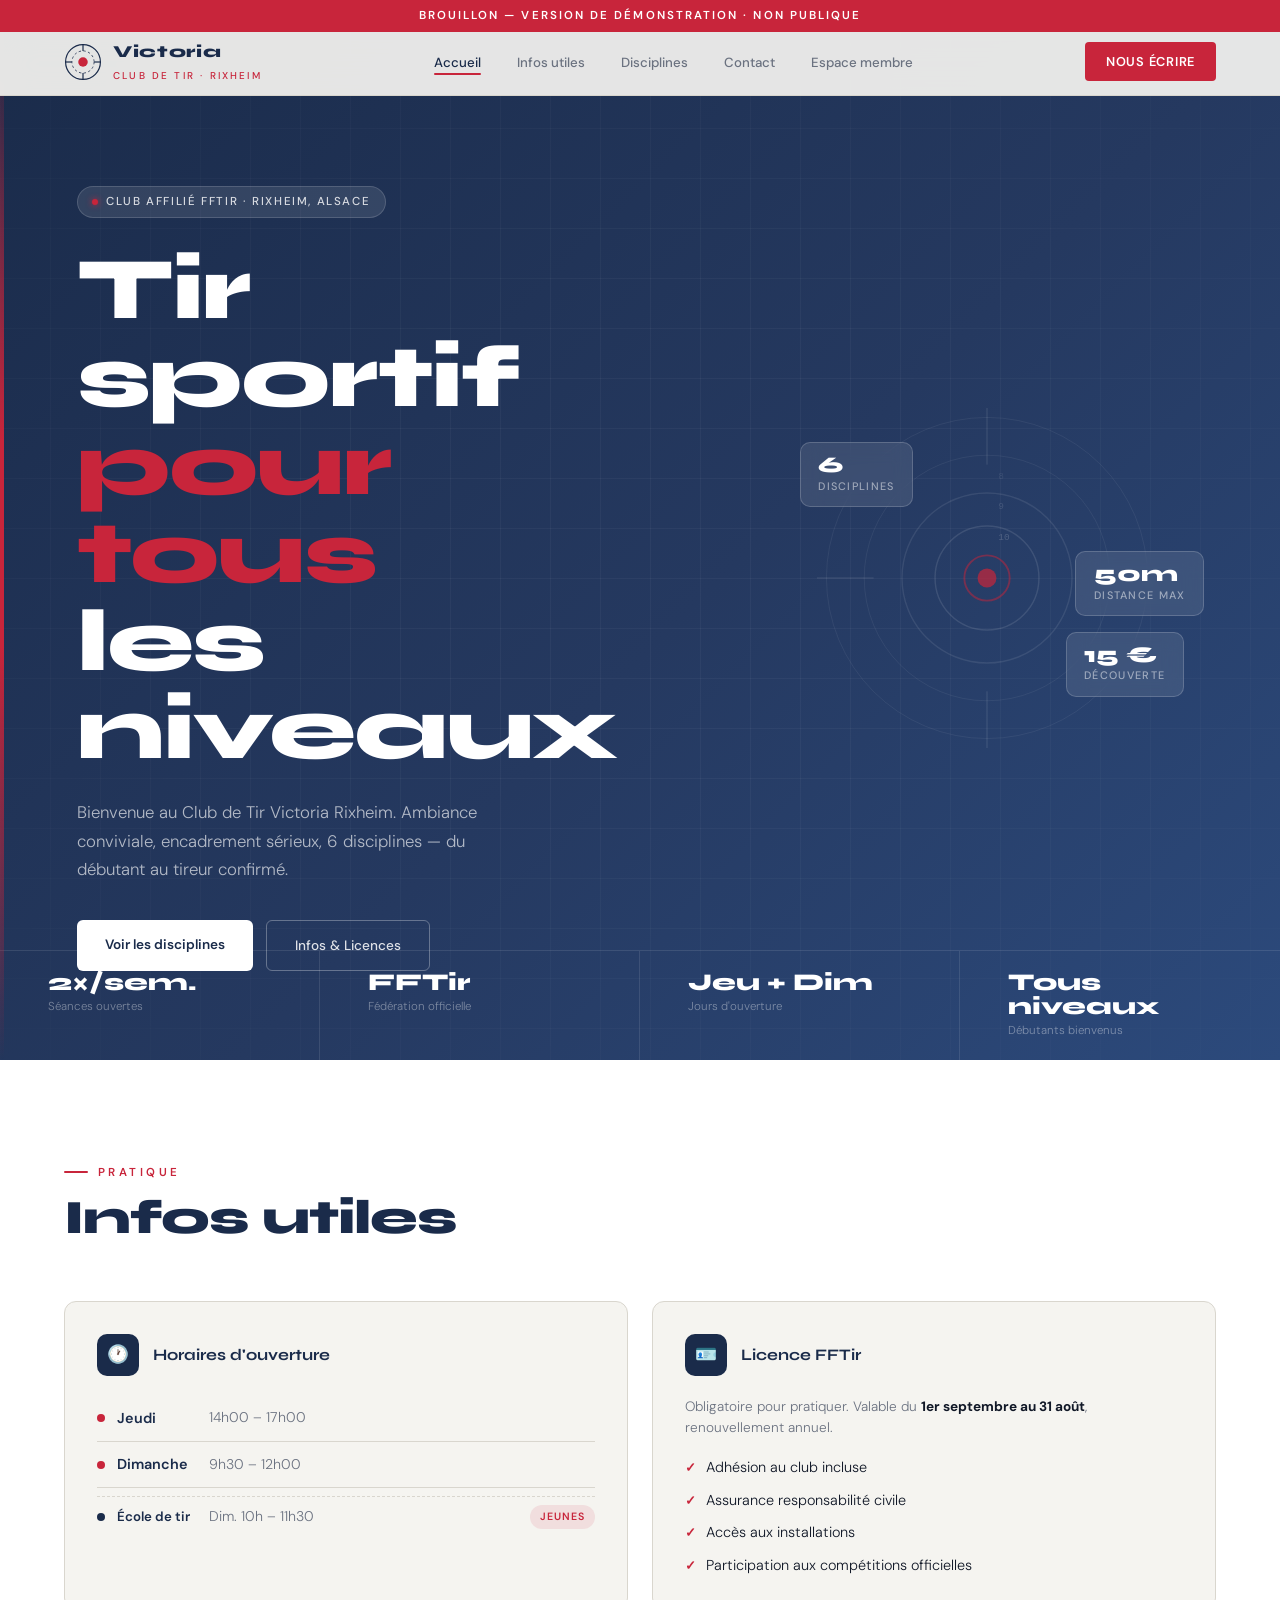
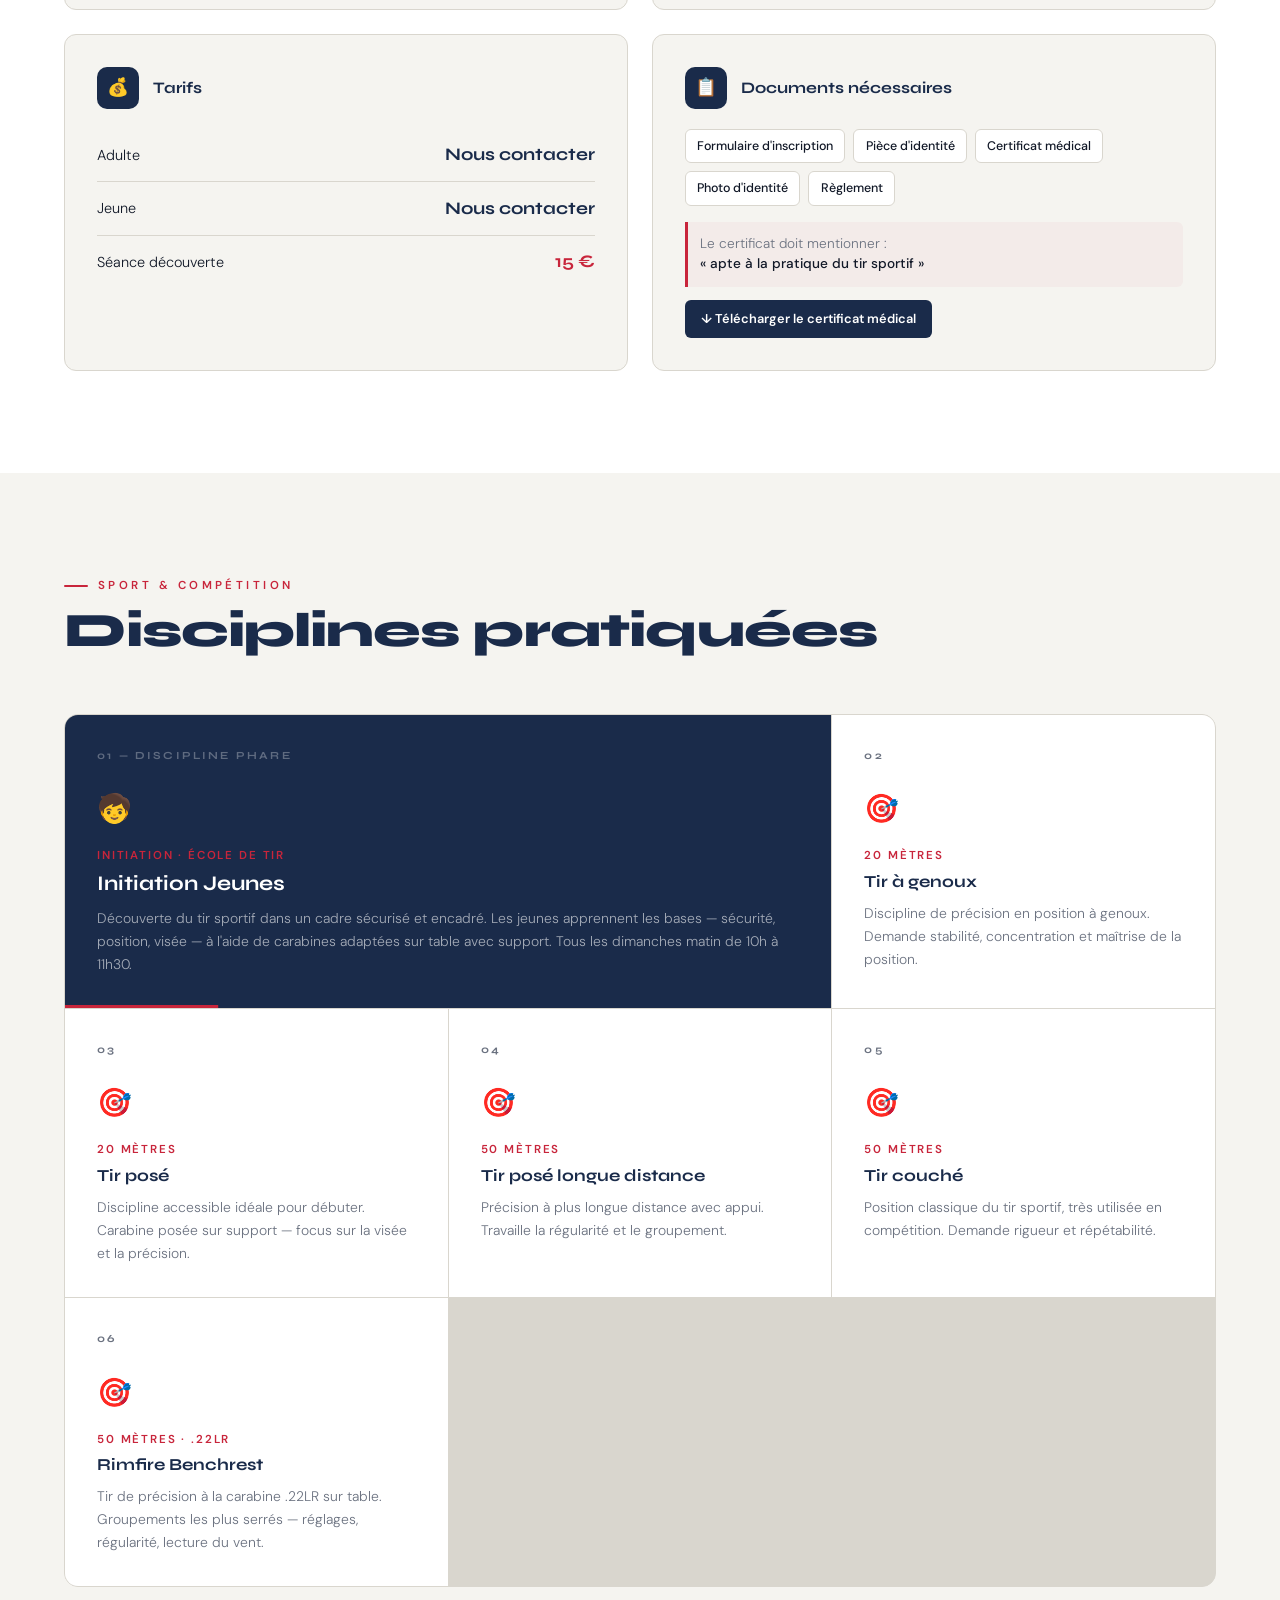
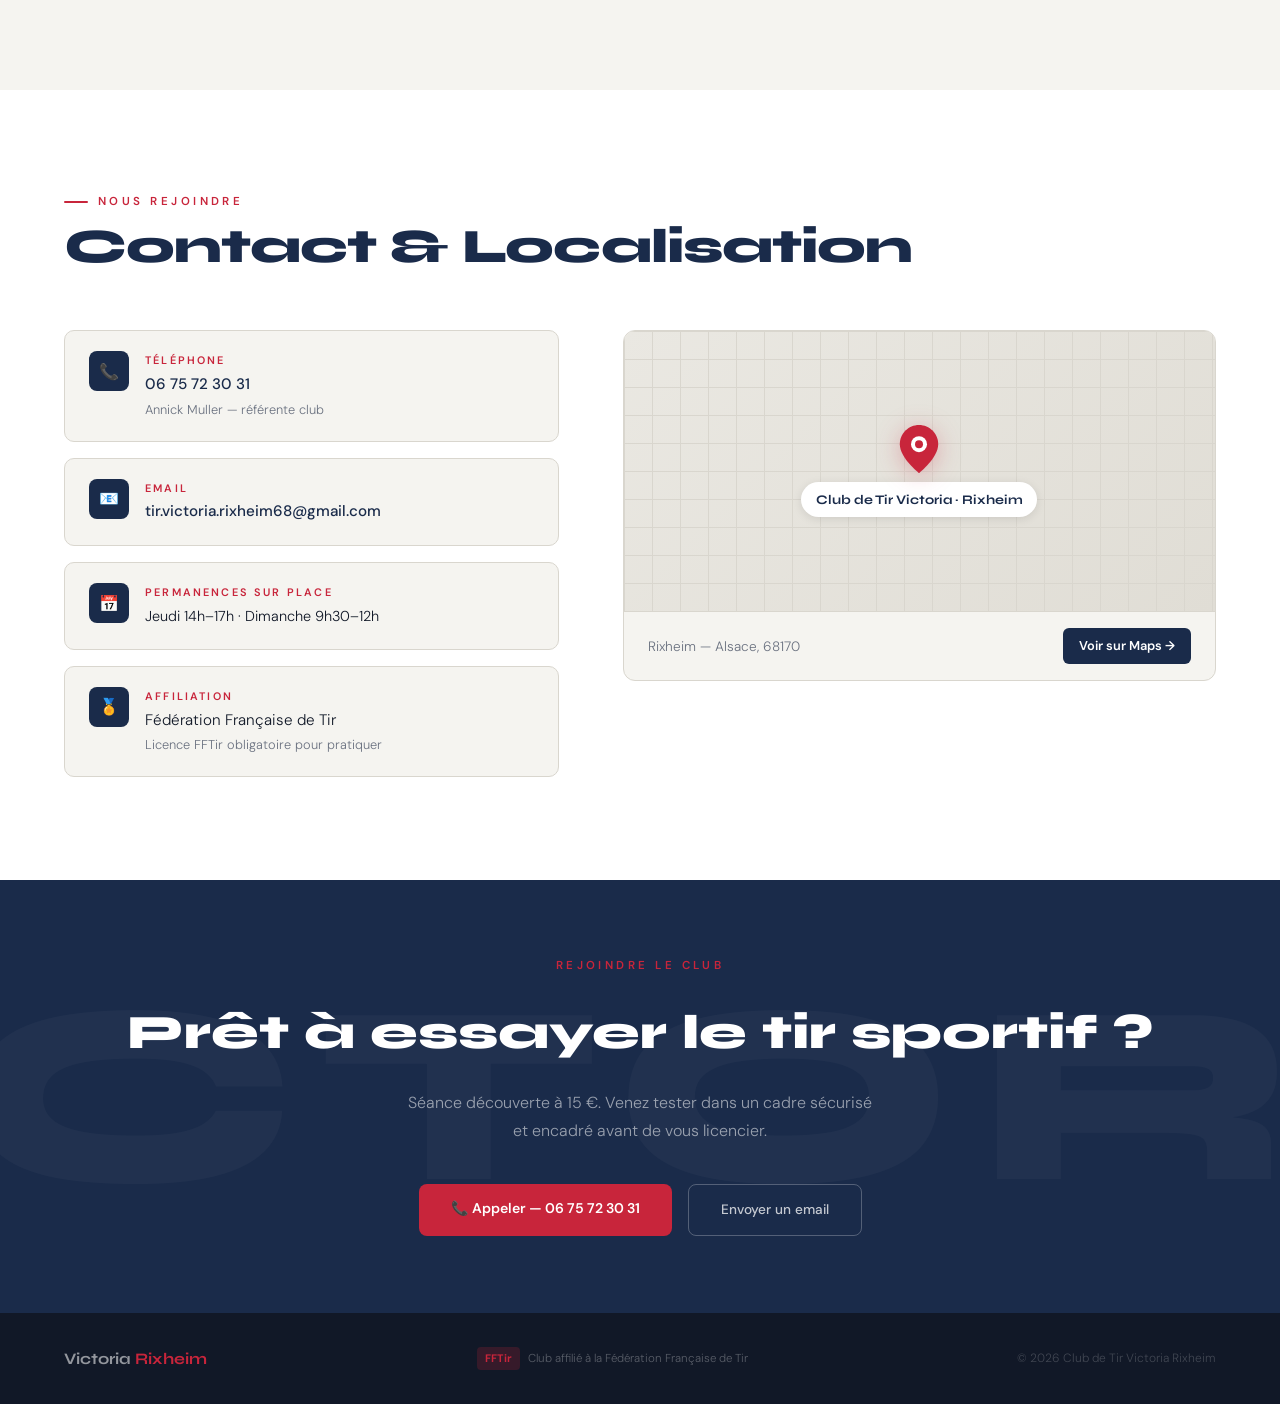
==== accueil.html @ 71cbea93 "Init site Victoria Rixheim — refactor + auth Supabase" ====
<!DOCTYPE html>
<html lang="fr">
<head>
  <meta charset="UTF-8" />
  <meta name="viewport" content="width=device-width, initial-scale=1.0" />
  <meta name="description" content="Club de Tir Victoria Rixheim — tir sportif pour tous les niveaux, affilié FFTir. 6 disciplines, école de tir jeunes, ambiance conviviale en Alsace." />
  <meta name="robots" content="noindex,nofollow" />
  <title>Victoria Rixheim — Club de Tir Sportif</title>
  <link rel="preconnect" href="https://fonts.googleapis.com" />
  <link rel="preconnect" href="https://fonts.gstatic.com" crossorigin />
  <link href="https://fonts.googleapis.com/css2?family=Syne:wght@400;500;600;700;800&family=DM+Sans:ital,opsz,wght@0,9..40,300;0,9..40,400;0,9..40,500;1,9..40,300&display=swap" rel="stylesheet" />
  <link rel="stylesheet" href="./assets/css/tokens.css" />
  <link rel="stylesheet" href="./assets/css/main.css" />
  <link rel="stylesheet" href="./assets/css/auth.css" />
</head>
<body class="has-banner">

<!-- BROUILLON BANNER -->
<div class="draft-banner">Brouillon — version de démonstration · non publique</div>

<!-- NAV -->
<nav id="nav">
  <a href="#accueil" class="nav-logo" aria-label="Accueil — Club de Tir Victoria Rixheim">
    <svg class="logo-icon" viewBox="0 0 48 48" fill="none" aria-hidden="true">
      <circle cx="24" cy="24" r="22" stroke="#1A2B4A" stroke-width="1.5"/>
      <circle cx="24" cy="24" r="14" stroke="#1A2B4A" stroke-width="1" stroke-dasharray="3 3"/>
      <circle cx="24" cy="24" r="6"  fill="#C8253B"/>
      <line x1="24" y1="2"  x2="24" y2="10" stroke="#1A2B4A" stroke-width="1.5"/>
      <line x1="24" y1="38" x2="24" y2="46" stroke="#1A2B4A" stroke-width="1.5"/>
      <line x1="2"  y1="24" x2="10" y2="24" stroke="#1A2B4A" stroke-width="1.5"/>
      <line x1="38" y1="24" x2="46" y2="24" stroke="#1A2B4A" stroke-width="1.5"/>
    </svg>
    <div>
      <span class="logo-name">Victoria</span>
      <span class="logo-sub">Club de Tir · Rixheim</span>
    </div>
  </a>

  <ul class="nav-links" id="navLinks">
    <li><a href="#accueil">Accueil</a></li>
    <li><a href="#infos">Infos utiles</a></li>
    <li><a href="#disciplines">Disciplines</a></li>
    <li><a href="#contact">Contact</a></li>
    <li><a href="./espace-membre.html">Espace membre</a></li>
  </ul>

  <a class="nav-cta" data-bind-href="contact.emailHref" href="#">Nous écrire</a>
  <button class="hamburger" id="hbg" aria-label="Menu"><span></span><span></span><span></span></button>
</nav>


<!-- HERO -->
<section id="accueil">
  <div class="hero-left">
    <div class="hero-badge">
      <span class="badge-dot" aria-hidden="true"></span>
      Club affilié FFTir · Rixheim, Alsace
    </div>
    <h1 class="hero-title">Tir sportif<br><span class="acc">pour tous</span><br>les niveaux</h1>
    <p class="hero-desc">Bienvenue au Club de Tir Victoria Rixheim. Ambiance conviviale, encadrement sérieux, 6 disciplines — du débutant au tireur confirmé.</p>
    <div class="hero-actions">
      <a href="#disciplines" class="btn-white">Voir les disciplines</a>
      <a href="#infos" class="btn-outline-w">Infos &amp; Licences</a>
    </div>
  </div>

  <div class="hero-right">
    <div class="hero-visual">
      <div class="target-rings">
        <svg viewBox="0 0 360 360" fill="none" aria-hidden="true">
          <circle cx="180" cy="180" r="170" stroke="rgba(255,255,255,.07)" stroke-width="1"/>
          <circle cx="180" cy="180" r="130" stroke="rgba(255,255,255,.07)" stroke-width="1"/>
          <circle cx="180" cy="180" r="90"  stroke="rgba(255,255,255,.09)" stroke-width="1.5"/>
          <circle cx="180" cy="180" r="55"  stroke="rgba(255,255,255,.11)" stroke-width="1.5"/>
          <circle cx="180" cy="180" r="24"  stroke="rgba(200,37,59,.5)"   stroke-width="2"/>
          <circle cx="180" cy="180" r="10"  fill="rgba(200,37,59,.7)"/>
          <line x1="0"  y1="180" x2="60"  y2="180" stroke="rgba(255,255,255,.14)" stroke-width="1"/>
          <line x1="300" y1="180" x2="360" y2="180" stroke="rgba(255,255,255,.14)" stroke-width="1"/>
          <line x1="180" y1="0"  x2="180" y2="60"  stroke="rgba(255,255,255,.14)" stroke-width="1"/>
          <line x1="180" y1="300" x2="180" y2="360" stroke="rgba(255,255,255,.14)" stroke-width="1"/>
          <text x="192" y="140" fill="rgba(255,255,255,.18)" font-size="10" font-family="monospace">10</text>
          <text x="192" y="107" fill="rgba(255,255,255,.13)" font-size="10" font-family="monospace">9</text>
          <text x="192" y="75"  fill="rgba(255,255,255,.09)" font-size="10" font-family="monospace">8</text>
        </svg>
      </div>
      <div class="hero-pill pill-1"><div class="pill-val">6</div><div class="pill-lab">Disciplines</div></div>
      <div class="hero-pill pill-2"><div class="pill-val" data-bind="tarifs.decouverte"></div><div class="pill-lab">Découverte</div></div>
      <div class="hero-pill pill-3"><div class="pill-val">50m</div><div class="pill-lab">Distance max</div></div>
    </div>
  </div>

  <div class="hero-stats">
    <div class="stat-item"><div class="stat-val">2×/sem.</div><div class="stat-lab">Séances ouvertes</div></div>
    <div class="stat-item"><div class="stat-val">FFTir</div><div class="stat-lab">Fédération officielle</div></div>
    <div class="stat-item"><div class="stat-val">Jeu + Dim</div><div class="stat-lab">Jours d'ouverture</div></div>
    <div class="stat-item"><div class="stat-val">Tous niveaux</div><div class="stat-lab">Débutants bienvenus</div></div>
  </div>
</section>


<!-- INFOS UTILES -->
<section id="infos">
  <div class="sec-head reveal">
    <div class="sec-label">Pratique</div>
    <h2 class="sec-title">Infos utiles</h2>
  </div>
  <div class="infos-layout">

    <div class="info-card reveal d1">
      <div class="info-card-top">
        <div class="info-icon-box" aria-hidden="true">🕐</div>
        <div class="info-card-title">Horaires d'ouverture</div>
      </div>
      <div class="horaire-row">
        <span class="horaire-dot"></span>
        <span class="horaire-day">Jeudi</span>
        <span class="horaire-time" data-bind="horaires.jeudi"></span>
      </div>
      <div class="horaire-row">
        <span class="horaire-dot"></span>
        <span class="horaire-day">Dimanche</span>
        <span class="horaire-time" data-bind="horaires.dimanche"></span>
      </div>
      <div class="horaire-row alt">
        <span class="horaire-dot navy"></span>
        <span class="horaire-day sm">École de tir</span>
        <span class="horaire-time" data-bind="horaires.ecole"></span>
        <span class="horaire-badge">Jeunes</span>
      </div>
    </div>

    <div class="info-card reveal d2">
      <div class="info-card-top">
        <div class="info-icon-box" aria-hidden="true">🪪</div>
        <div class="info-card-title">Licence FFTir</div>
      </div>
      <p class="licence-desc">Obligatoire pour pratiquer. Valable du <strong>1er septembre au 31 août</strong>, renouvellement annuel.</p>
      <ul class="include-list">
        <li>Adhésion au club incluse</li>
        <li>Assurance responsabilité civile</li>
        <li>Accès aux installations</li>
        <li>Participation aux compétitions officielles</li>
      </ul>
    </div>

    <div class="info-card reveal d3">
      <div class="info-card-top">
        <div class="info-icon-box" aria-hidden="true">💰</div>
        <div class="info-card-title">Tarifs</div>
      </div>
      <div class="tarif-list">
        <div class="tarif-row"><span class="tarif-label">Adulte</span><span class="tarif-price">Nous contacter</span></div>
        <div class="tarif-row"><span class="tarif-label">Jeune</span><span class="tarif-price">Nous contacter</span></div>
        <div class="tarif-row"><span class="tarif-label">Séance découverte</span><span class="tarif-price hi" data-bind="tarifs.decouverte"></span></div>
      </div>
    </div>

    <div class="info-card reveal d4">
      <div class="info-card-top">
        <div class="info-icon-box" aria-hidden="true">📋</div>
        <div class="info-card-title">Documents nécessaires</div>
      </div>
      <div class="doc-chips">
        <span class="doc-chip">Formulaire d'inscription</span>
        <span class="doc-chip">Pièce d'identité</span>
        <span class="doc-chip">Certificat médical</span>
        <span class="doc-chip">Photo d'identité</span>
        <span class="doc-chip">Règlement</span>
      </div>
      <div class="doc-note">Le certificat doit mentionner :<br><strong>« apte à la pratique du tir sportif »</strong></div>
      <a href="https://drive.google.com/file/d/1rznCugt7m54RpUwY4dn-2ULvGLeN2-J2/view" target="_blank" rel="noopener" class="doc-dl">↓ Télécharger le certificat médical</a>
    </div>

  </div>
</section>


<!-- DISCIPLINES -->
<section id="disciplines">
  <div class="sec-head reveal">
    <div class="sec-label">Sport &amp; Compétition</div>
    <h2 class="sec-title">Disciplines pratiquées</h2>
  </div>
  <div class="disc-grid reveal">

    <div class="disc-card feat">
      <div class="disc-num">01 — DISCIPLINE PHARE</div>
      <span class="disc-icon" aria-hidden="true">🧒</span>
      <div class="disc-dist">Initiation · École de tir</div>
      <div class="disc-name">Initiation Jeunes</div>
      <p class="disc-desc">Découverte du tir sportif dans un cadre sécurisé et encadré. Les jeunes apprennent les bases — sécurité, position, visée — à l'aide de carabines adaptées sur table avec support. Tous les dimanches matin de 10h à 11h30.</p>
    </div>

    <div class="disc-card">
      <div class="disc-num">02</div><span class="disc-icon" aria-hidden="true">🎯</span>
      <div class="disc-dist">20 mètres</div>
      <div class="disc-name">Tir à genoux</div>
      <p class="disc-desc">Discipline de précision en position à genoux. Demande stabilité, concentration et maîtrise de la position.</p>
    </div>

    <div class="disc-card">
      <div class="disc-num">03</div><span class="disc-icon" aria-hidden="true">🎯</span>
      <div class="disc-dist">20 mètres</div>
      <div class="disc-name">Tir posé</div>
      <p class="disc-desc">Discipline accessible idéale pour débuter. Carabine posée sur support — focus sur la visée et la précision.</p>
    </div>

    <div class="disc-card">
      <div class="disc-num">04</div><span class="disc-icon" aria-hidden="true">🎯</span>
      <div class="disc-dist">50 mètres</div>
      <div class="disc-name">Tir posé longue distance</div>
      <p class="disc-desc">Précision à plus longue distance avec appui. Travaille la régularité et le groupement.</p>
    </div>

    <div class="disc-card">
      <div class="disc-num">05</div><span class="disc-icon" aria-hidden="true">🎯</span>
      <div class="disc-dist">50 mètres</div>
      <div class="disc-name">Tir couché</div>
      <p class="disc-desc">Position classique du tir sportif, très utilisée en compétition. Demande rigueur et répétabilité.</p>
    </div>

    <div class="disc-card">
      <div class="disc-num">06</div><span class="disc-icon" aria-hidden="true">🎯</span>
      <div class="disc-dist">50 mètres · .22LR</div>
      <div class="disc-name">Rimfire Benchrest</div>
      <p class="disc-desc">Tir de précision à la carabine .22LR sur table. Groupements les plus serrés — réglages, régularité, lecture du vent.</p>
    </div>

  </div>
</section>


<!-- CONTACT -->
<section id="contact">
  <div class="sec-head reveal">
    <div class="sec-label">Nous rejoindre</div>
    <h2 class="sec-title">Contact &amp; Localisation</h2>
  </div>
  <div class="contact-grid">

    <div class="contact-items">
      <div class="contact-item reveal">
        <div class="ci-icon" aria-hidden="true">📞</div>
        <div>
          <div class="ci-label">Téléphone</div>
          <div class="ci-value"><a data-bind-href="contact.phoneHref" data-bind="contact.phone" href="#"></a></div>
          <div class="ci-sub" data-bind="contact.referent"></div>
        </div>
      </div>
      <div class="contact-item reveal d1">
        <div class="ci-icon" aria-hidden="true">📧</div>
        <div>
          <div class="ci-label">Email</div>
          <div class="ci-value"><a data-bind-href="contact.emailHref" data-bind="contact.email" href="#"></a></div>
        </div>
      </div>
      <div class="contact-item reveal d2">
        <div class="ci-icon" aria-hidden="true">📅</div>
        <div>
          <div class="ci-label">Permanences sur place</div>
          <div class="ci-value sm" data-bind="horaires.short"></div>
        </div>
      </div>
      <div class="contact-item reveal d3">
        <div class="ci-icon" aria-hidden="true">🏅</div>
        <div>
          <div class="ci-label">Affiliation</div>
          <div class="ci-value" data-bind="affiliation.label"></div>
          <div class="ci-sub">Licence FFTir obligatoire pour pratiquer</div>
        </div>
      </div>
    </div>

    <div class="map-block reveal d2">
      <div class="map-ph">
        <div class="map-grid-bg"></div>
        <div class="map-center">
          <svg class="map-pin-svg" viewBox="0 0 48 60" fill="none" aria-hidden="true">
            <path d="M24 0C10.745 0 0 10.745 0 24c0 17.25 24 36 24 36s24-18.75 24-36C48 10.745 37.255 0 24 0z" fill="#C8253B"/>
            <circle cx="24" cy="24" r="10" fill="white"/>
            <circle cx="24" cy="24" r="5" fill="#C8253B"/>
          </svg>
          <div class="map-lbl">Club de Tir Victoria · Rixheim</div>
        </div>
      </div>
      <div class="map-foot">
        <div class="map-foot-txt" data-bind="localisation.ville"></div>
        <a data-bind-href="localisation.mapsHref" target="_blank" rel="noopener" class="map-lnk" href="#">Voir sur Maps →</a>
      </div>
    </div>
  </div>
</section>


<!-- CTA -->
<section id="cta">
  <div class="cta-eye">Rejoindre le club</div>
  <h2 class="cta-ttl">Prêt à essayer le tir sportif ?</h2>
  <p class="cta-dsc">Séance découverte à <span data-bind="tarifs.decouverte"></span>. Venez tester dans un cadre sécurisé et encadré avant de vous licencier.</p>
  <div class="cta-btns">
    <a class="btn-red" data-bind-href="contact.phoneHref" href="#">📞 Appeler — <span data-bind="contact.phone"></span></a>
    <a class="btn-out-w" data-bind-href="contact.emailHref" href="#">Envoyer un email</a>
  </div>
</section>


<!-- FOOTER -->
<footer>
  <div class="f-brand">Victoria <span>Rixheim</span></div>
  <div class="f-badge"><strong>FFTir</strong> Club affilié à la Fédération Française de Tir</div>
  <div class="f-copy">© 2026 Club de Tir Victoria Rixheim</div>
</footer>


<script type="module">
  import { requireAuth } from './assets/js/guard.js';
  await requireAuth();
</script>
<script type="module" src="./assets/js/ui.js"></script>
</body>
</html>
---- assets/css/tokens.css ----
:root {
  --canvas:   #F5F4F0;
  --white:    #FFFFFF;
  --surface:  #ECEAE4;
  --navy:     #1A2B4A;
  --navy-mid: #253960;
  --navy-lt:  #344D7A;
  --red:      #C8253B;
  --red-lt:   #E03050;
  --ink:      #111827;
  --muted:    #6B7280;
  --border:   #D9D6CE;
  --hero-grad: linear-gradient(135deg, #1A2B4A 0%, #253960 55%, #2C4A7C 100%);
}

*, *::before, *::after { box-sizing: border-box; margin: 0; padding: 0; }

html { scroll-behavior: smooth; }
body {
  background: var(--canvas);
  color: var(--ink);
  font-family: 'DM Sans', sans-serif;
  font-weight: 300;
  line-height: 1.7;
  overflow-x: hidden;
}
::-webkit-scrollbar { width: 4px; }
::-webkit-scrollbar-track { background: var(--surface); }
::-webkit-scrollbar-thumb { background: var(--navy); border-radius: 2px; }
---- assets/css/main.css ----
/* ── NAV ─── */
nav {
  position: fixed; top: 0; left: 0; right: 0; z-index: 100;
  display: flex; align-items: center; justify-content: space-between;
  padding: 0 clamp(1.5rem,5vw,4rem); height: 68px;
  background: rgba(245,244,240,0.93);
  backdrop-filter: blur(16px);
  border-bottom: 1px solid var(--border);
  transition: box-shadow 0.3s;
}
nav.scrolled { box-shadow: 0 2px 24px rgba(26,43,74,0.08); }

.nav-logo { display:flex; align-items:center; gap:11px; text-decoration:none; }
.logo-icon { width:38px; height:38px; flex-shrink:0; }
.logo-name { font-family:'Syne',sans-serif; font-size:1.05rem; font-weight:800; letter-spacing:.04em; color:var(--navy); display:block; }
.logo-sub  { font-size:.62rem; font-weight:500; letter-spacing:.22em; text-transform:uppercase; color:var(--red); display:block; margin-top:1px; }

.nav-links { display:flex; gap:2.25rem; list-style:none; }
.nav-links a { font-size:.83rem; font-weight:500; color:var(--muted); text-decoration:none; position:relative; transition:color .2s; }
.nav-links a::after { content:''; position:absolute; left:0; bottom:-4px; width:0; height:2px; background:var(--red); border-radius:1px; transition:width .25s; }
.nav-links a:hover, .nav-links a.active { color:var(--navy); }
.nav-links a:hover::after, .nav-links a.active::after { width:100%; }

.nav-cta { font-size:.8rem; font-weight:600; letter-spacing:.06em; text-transform:uppercase; color:var(--white); background:var(--red); border:none; padding:.55rem 1.3rem; border-radius:4px; text-decoration:none; transition:background .2s, transform .15s; }
.nav-cta:hover { background:var(--red-lt); transform:translateY(-1px); }

.nav-secondary { font-size:.78rem; font-weight:500; color:var(--muted); text-decoration:none; padding:.55rem .9rem; border-radius:4px; transition:color .2s, background .2s; }
.nav-secondary:hover { color:var(--navy); background:rgba(26,43,74,.05); }

.hamburger { display:none; flex-direction:column; gap:5px; cursor:pointer; padding:4px; background:none; border:none; }
.hamburger span { display:block; width:22px; height:2px; background:var(--navy); border-radius:1px; transition:transform .3s, opacity .3s; }
.hamburger.open span:nth-child(1) { transform:translateY(7px) rotate(45deg); }
.hamburger.open span:nth-child(2) { opacity:0; }
.hamburger.open span:nth-child(3) { transform:translateY(-7px) rotate(-45deg); }

@media(max-width:820px){
  .nav-links { display:none; flex-direction:column; gap:0; position:absolute; top:68px; left:0; right:0; background:var(--white); border-bottom:1px solid var(--border); padding:.5rem 0; box-shadow:0 4px 20px rgba(0,0,0,.08); }
  .nav-links.open { display:flex; }
  .nav-links a { padding:.85rem clamp(1.5rem,5vw,4rem); }
  .nav-links a::after { display:none; }
  .nav-cta { display:none; }
  .hamburger { display:flex; }
}

/* ── HERO ─── */
#accueil {
  min-height:100svh;
  background: var(--hero-grad);
  display:grid; grid-template-columns:1fr 1fr;
  align-items:center;
  padding-top:68px;
  position:relative; overflow:hidden;
}
#accueil::before {
  content:''; position:absolute; inset:0;
  background-image: linear-gradient(rgba(255,255,255,.04) 1px,transparent 1px), linear-gradient(90deg,rgba(255,255,255,.04) 1px,transparent 1px);
  background-size:50px 50px;
  mask-image:radial-gradient(ellipse 80% 80% at 50% 50%,black 30%,transparent 100%);
}
#accueil::after { content:''; position:absolute; left:0; top:0; bottom:0; width:4px; background:linear-gradient(180deg,transparent,var(--red) 40%,var(--red) 60%,transparent); }

.hero-left { padding:clamp(3rem,7vw,6rem) clamp(2rem,6vw,5rem); position:relative; z-index:2; }
.hero-badge {
  display:inline-flex; align-items:center; gap:8px;
  background:rgba(255,255,255,.1); border:1px solid rgba(255,255,255,.15); border-radius:100px;
  padding:.35rem .9rem; font-size:.72rem; font-weight:500; letter-spacing:.14em; text-transform:uppercase; color:rgba(255,255,255,.8);
  margin-bottom:1.75rem; animation:fadeUp .7s ease both;
}
.badge-dot { width:6px; height:6px; border-radius:50%; background:var(--red); box-shadow:0 0 6px var(--red); animation:pulse 2s ease-in-out infinite; }
@keyframes pulse { 0%,100%{opacity:1;transform:scale(1)} 50%{opacity:.6;transform:scale(.8)} }

h1.hero-title { font-family:'Syne',sans-serif; font-size:clamp(3rem,7vw,5.5rem); font-weight:800; line-height:1; letter-spacing:-.02em; color:var(--white); margin-bottom:1.5rem; animation:fadeUp .7s .1s ease both; }
h1.hero-title .acc { color:var(--red); }
.hero-desc { font-size:clamp(.95rem,1.5vw,1.05rem); color:rgba(255,255,255,.65); max-width:440px; margin-bottom:2.25rem; animation:fadeUp .7s .2s ease both; }
.hero-actions { display:flex; flex-wrap:wrap; gap:.85rem; animation:fadeUp .7s .3s ease both; }

.btn-white { font-size:.85rem; font-weight:600; color:var(--navy); background:var(--white); border:none; padding:.8rem 1.75rem; border-radius:6px; text-decoration:none; transition:transform .15s, box-shadow .2s; }
.btn-white:hover { transform:translateY(-2px); box-shadow:0 8px 24px rgba(0,0,0,.2); }
.btn-outline-w { font-size:.85rem; font-weight:500; color:rgba(255,255,255,.85); background:transparent; border:1.5px solid rgba(255,255,255,.3); padding:.8rem 1.75rem; border-radius:6px; text-decoration:none; transition:border-color .2s, color .2s; }
.btn-outline-w:hover { border-color:rgba(255,255,255,.7); color:var(--white); }

@keyframes fadeUp { from{opacity:0;transform:translateY(18px)} to{opacity:1;transform:none} }

.hero-right { position:relative; z-index:2; display:flex; align-items:center; justify-content:center; padding:2rem; }
.hero-visual { position:relative; width:min(340px,90%); aspect-ratio:1; }
.target-rings { position:absolute; inset:0; display:flex; align-items:center; justify-content:center; }
.target-rings svg { width:100%; height:100%; animation:spin 80s linear infinite; }
@keyframes spin { to{transform:rotate(360deg)} }

.hero-pill { position:absolute; background:rgba(255,255,255,.1); backdrop-filter:blur(10px); border:1px solid rgba(255,255,255,.18); border-radius:10px; padding:.7rem 1.1rem; animation:float 4s ease-in-out infinite; }
.hero-pill:nth-child(2){animation-delay:-1.5s}
.hero-pill:nth-child(3){animation-delay:-3s}
@keyframes float { 0%,100%{transform:translateY(0)} 50%{transform:translateY(-8px)} }
.pill-1{top:10%;left:-5%} .pill-2{bottom:15%;right:-8%} .pill-3{top:42%;right:-14%}
.pill-val { font-family:'Syne',sans-serif; font-size:1.4rem; font-weight:800; color:var(--white); line-height:1; }
.pill-lab { font-size:.68rem; font-weight:500; letter-spacing:.12em; text-transform:uppercase; color:rgba(255,255,255,.5); }

@media(max-width:820px){
  #accueil{grid-template-columns:1fr}
  .hero-right{display:none}
  .hero-left{padding:3rem 1.5rem 5rem}
}

.hero-stats {
  position:absolute; bottom:0; left:0; right:0;
  display:grid; grid-template-columns:repeat(4,1fr);
  border-top:1px solid rgba(255,255,255,.1);
}
.stat-item { padding:1.25rem clamp(1.5rem,4vw,3rem); border-right:1px solid rgba(255,255,255,.1); animation:fadeUp .7s .4s ease both; }
.stat-item:last-child { border-right:none; }
.stat-val { font-family:'Syne',sans-serif; font-size:1.5rem; font-weight:800; color:var(--white); line-height:1; }
.stat-lab { font-size:.72rem; color:rgba(255,255,255,.4); margin-top:2px; }
@media(max-width:640px){ .hero-stats{grid-template-columns:1fr 1fr} }

/* ── SECTION HEADER ─── */
.sec-head { margin-bottom:clamp(2.5rem,5vw,3.5rem); }
.sec-label { font-size:.72rem; font-weight:600; letter-spacing:.3em; text-transform:uppercase; color:var(--red); margin-bottom:.6rem; display:flex; align-items:center; gap:10px; }
.sec-label::before { content:''; display:block; width:24px; height:2px; background:var(--red); border-radius:1px; }
.sec-title { font-family:'Syne',sans-serif; font-size:clamp(2rem,4.5vw,3rem); font-weight:800; line-height:1.1; letter-spacing:-.02em; color:var(--navy); }

/* ── INFOS ─── */
#infos { padding:clamp(4rem,8vw,7rem) clamp(1.5rem,5vw,4rem); background:var(--white); }
.infos-layout { display:grid; grid-template-columns:repeat(2,1fr); gap:1.5rem; }
@media(max-width:768px){ .infos-layout{grid-template-columns:1fr} }

.info-card { background:var(--canvas); border:1px solid var(--border); border-radius:12px; padding:2rem; position:relative; overflow:hidden; transition:transform .2s, box-shadow .2s, border-color .2s; }
.info-card:hover { transform:translateY(-3px); box-shadow:0 12px 36px rgba(26,43,74,.08); border-color:var(--navy); }
.info-card-top { display:flex; align-items:center; gap:.85rem; margin-bottom:1.25rem; }
.info-icon-box { width:42px; height:42px; flex-shrink:0; background:var(--navy); border-radius:10px; display:grid; place-items:center; font-size:1.1rem; }
.info-card-title { font-family:'Syne',sans-serif; font-size:1rem; font-weight:700; color:var(--navy); }

.horaire-row { display:flex; align-items:center; gap:.75rem; padding:.65rem 0; border-bottom:1px solid var(--border); }
.horaire-row:last-child { border-bottom:none; }
.horaire-row.alt { margin-top:.5rem; padding-top:.5rem; border-top:1px dashed var(--border); }
.horaire-dot { width:8px; height:8px; border-radius:50%; flex-shrink:0; background:var(--red); }
.horaire-dot.navy { background:var(--navy); }
.horaire-day { font-weight:600; font-size:.9rem; color:var(--navy); min-width:80px; }
.horaire-day.sm { font-size:.83rem; }
.horaire-time { font-size:.88rem; color:var(--muted); }
.horaire-badge { margin-left:auto; font-size:.66rem; font-weight:600; letter-spacing:.1em; text-transform:uppercase; background:rgba(200,37,59,.1); color:var(--red); border-radius:100px; padding:.2rem .6rem; }

.licence-desc { font-size:.85rem; color:var(--muted); margin-bottom:1rem; line-height:1.6; }
.licence-desc strong { color:var(--ink); }

.include-list { list-style:none; display:flex; flex-direction:column; gap:.5rem; }
.include-list li { display:flex; align-items:flex-start; gap:.6rem; font-size:.9rem; color:var(--ink); }
.include-list li::before { content:'✓'; font-weight:700; color:var(--red); flex-shrink:0; font-size:.82rem; margin-top:2px; }

.tarif-list { display:flex; flex-direction:column; }
.tarif-row { display:flex; justify-content:space-between; align-items:center; padding:.7rem 0; border-bottom:1px solid var(--border); }
.tarif-row:last-child { border-bottom:none; }
.tarif-label { font-size:.9rem; color:var(--ink); }
.tarif-price { font-family:'Syne',sans-serif; font-size:1.1rem; font-weight:700; color:var(--navy); }
.tarif-price.hi { color:var(--red); }

.doc-chips { display:flex; flex-wrap:wrap; gap:.5rem; }
.doc-chip { font-size:.78rem; font-weight:500; background:var(--white); border:1px solid var(--border); border-radius:6px; padding:.35rem .7rem; color:var(--ink); }
.doc-note { margin-top:1rem; font-size:.85rem; color:var(--muted); line-height:1.5; padding:.75rem; background:rgba(200,37,59,.04); border-left:3px solid var(--red); border-radius:0 6px 6px 0; }
.doc-note strong { color:var(--ink); font-weight:500; }
.doc-dl { display:inline-flex; align-items:center; gap:.5rem; margin-top:.85rem; font-size:.8rem; font-weight:600; color:var(--white); background:var(--navy); padding:.5rem 1rem; border-radius:6px; text-decoration:none; transition:background .2s; }
.doc-dl:hover { background:var(--navy-lt); }

/* ── DISCIPLINES ─── */
#disciplines { padding:clamp(4rem,8vw,7rem) clamp(1.5rem,5vw,4rem); background:var(--canvas); }
.disc-grid { display:grid; grid-template-columns:repeat(3,1fr); gap:1px; background:var(--border); border:1px solid var(--border); border-radius:14px; overflow:hidden; }
@media(max-width:960px){ .disc-grid{grid-template-columns:repeat(2,1fr)} }
@media(max-width:560px){ .disc-grid{grid-template-columns:1fr} }

.disc-card { background:var(--white); padding:2rem; position:relative; overflow:hidden; transition:background .25s; }
.disc-card:hover { background:#F8F7FD; }
.disc-card.feat { grid-column:span 2; background:var(--navy); color:var(--white); }
.disc-card.feat:hover { background:var(--navy-mid); }
@media(max-width:560px){ .disc-card.feat{grid-column:span 1} }

.disc-num { font-family:'Syne',sans-serif; font-size:.68rem; font-weight:700; letter-spacing:.2em; text-transform:uppercase; color:var(--muted); margin-bottom:1.25rem; }
.disc-card.feat .disc-num { color:rgba(255,255,255,.3); }
.disc-icon { font-size:1.75rem; margin-bottom:.85rem; display:block; }
.disc-dist { font-size:.72rem; font-weight:600; letter-spacing:.16em; text-transform:uppercase; color:var(--red); margin-bottom:.35rem; }
.disc-name { font-family:'Syne',sans-serif; font-size:1.05rem; font-weight:700; color:var(--navy); margin-bottom:.65rem; line-height:1.2; }
.disc-card.feat .disc-name { color:var(--white); font-size:1.3rem; }
.disc-desc { font-size:.87rem; color:var(--muted); line-height:1.65; }
.disc-card.feat .disc-desc { color:rgba(255,255,255,.6); }

.disc-card::after { content:''; position:absolute; left:0; bottom:0; right:0; height:3px; background:var(--red); transform:scaleX(0); transform-origin:left; transition:transform .35s ease; }
.disc-card:hover::after { transform:scaleX(1); }
.disc-card.feat::after { transform:scaleX(0.2); }
.disc-card.feat:hover::after { transform:scaleX(1); }

/* ── CONTACT ─── */
#contact { padding:clamp(4rem,8vw,7rem) clamp(1.5rem,5vw,4rem); background:var(--white); }
.contact-grid { display:grid; grid-template-columns:1fr 1.2fr; gap:clamp(2rem,5vw,4rem); align-items:start; }
@media(max-width:820px){ .contact-grid{grid-template-columns:1fr} }

.contact-items { display:flex; flex-direction:column; gap:1rem; }
.contact-item { display:flex; align-items:flex-start; gap:1rem; padding:1.25rem 1.5rem; background:var(--canvas); border:1px solid var(--border); border-radius:10px; transition:border-color .2s, box-shadow .2s; }
.contact-item:hover { border-color:var(--navy); box-shadow:0 4px 20px rgba(26,43,74,.07); }
.ci-icon { width:40px; height:40px; flex-shrink:0; background:var(--navy); border-radius:8px; display:grid; place-items:center; font-size:1rem; }
.ci-label { font-size:.68rem; font-weight:600; letter-spacing:.2em; text-transform:uppercase; color:var(--red); margin-bottom:.15rem; }
.ci-value { font-size:.95rem; color:var(--ink); }
.ci-value.sm { font-size:.9rem; }
.ci-value a { color:var(--navy); text-decoration:none; font-weight:500; }
.ci-value a:hover { color:var(--red); }
.ci-sub { font-size:.8rem; color:var(--muted); margin-top:1px; }

.map-block { background:var(--canvas); border:1px solid var(--border); border-radius:12px; overflow:hidden; display:flex; flex-direction:column; }
.map-ph { flex:1; min-height:280px; background:linear-gradient(135deg,#EAE8E2,#E0DDD5); display:flex; align-items:center; justify-content:center; position:relative; }
.map-grid-bg { position:absolute; inset:0; background-image:linear-gradient(var(--border) 1px,transparent 1px),linear-gradient(90deg,var(--border) 1px,transparent 1px); background-size:28px 28px; }
.map-center { position:relative; z-index:1; display:flex; flex-direction:column; align-items:center; gap:.6rem; }
.map-pin-svg { width:48px; height:48px; filter:drop-shadow(0 4px 12px rgba(200,37,59,.3)); animation:bounce 2.5s ease-in-out infinite; }
@keyframes bounce { 0%,100%{transform:translateY(0)} 50%{transform:translateY(-7px)} }
.map-lbl { font-family:'Syne',sans-serif; font-size:.82rem; font-weight:700; color:var(--navy); text-align:center; background:var(--white); padding:.4rem .9rem; border-radius:100px; box-shadow:0 2px 10px rgba(0,0,0,.1); }
.map-foot { padding:1rem 1.5rem; display:flex; justify-content:space-between; align-items:center; border-top:1px solid var(--border); }
.map-foot-txt { font-size:.85rem; color:var(--muted); }
.map-lnk { font-size:.8rem; font-weight:600; color:var(--white); background:var(--navy); padding:.45rem 1rem; border-radius:6px; text-decoration:none; transition:background .2s; }
.map-lnk:hover { background:var(--navy-lt); }

/* ── CTA ─── */
#cta { padding:clamp(3rem,6vw,5rem) clamp(1.5rem,5vw,4rem); background:var(--navy); text-align:center; position:relative; overflow:hidden; }
#cta::before { content:'VICTORIA'; position:absolute; left:50%; top:50%; transform:translate(-50%,-50%); font-family:'Syne',sans-serif; font-size:clamp(5rem,20vw,16rem); font-weight:800; color:rgba(255,255,255,.03); white-space:nowrap; pointer-events:none; letter-spacing:.1em; }
.cta-eye { font-size:.72rem; font-weight:600; letter-spacing:.3em; text-transform:uppercase; color:var(--red); margin-bottom:1rem; position:relative; }
.cta-ttl { font-family:'Syne',sans-serif; font-size:clamp(1.8rem,4vw,3rem); font-weight:800; color:var(--white); margin-bottom:1rem; position:relative; }
.cta-dsc { font-size:1rem; color:rgba(255,255,255,.55); max-width:480px; margin:0 auto 2.5rem; position:relative; }
.cta-btns { display:flex; flex-wrap:wrap; gap:1rem; justify-content:center; position:relative; }
.btn-red { font-size:.88rem; font-weight:600; color:var(--white); background:var(--red); border:none; padding:.85rem 2rem; border-radius:8px; text-decoration:none; transition:background .2s, transform .15s; cursor:pointer; }
.btn-red:hover { background:var(--red-lt); transform:translateY(-2px); }
.btn-out-w { font-size:.85rem; font-weight:500; color:rgba(255,255,255,.75); background:transparent; border:1.5px solid rgba(255,255,255,.25); padding:.85rem 2rem; border-radius:8px; text-decoration:none; transition:border-color .2s, color .2s; }
.btn-out-w:hover { border-color:rgba(255,255,255,.6); color:var(--white); }

/* ── FOOTER ─── */
footer { background:#111827; padding:2rem clamp(1.5rem,5vw,4rem); display:flex; flex-wrap:wrap; align-items:center; justify-content:space-between; gap:1rem; }
.f-brand { font-family:'Syne',sans-serif; font-size:1rem; font-weight:700; color:rgba(255,255,255,.55); }
.f-brand span { color:var(--red); }
.f-badge { font-size:.72rem; color:rgba(255,255,255,.3); display:flex; align-items:center; gap:.5rem; }
.f-badge strong { background:rgba(200,37,59,.2); color:var(--red); padding:.15rem .5rem; border-radius:4px; font-size:.68rem; }
.f-copy { font-size:.75rem; color:rgba(255,255,255,.2); }

/* ── REVEAL ─── */
.reveal { opacity:0; transform:translateY(20px); transition:opacity .6s ease, transform .6s ease; }
.reveal.in { opacity:1; transform:none; }
.d1{transition-delay:.1s} .d2{transition-delay:.2s} .d3{transition-delay:.3s} .d4{transition-delay:.4s}
---- assets/css/auth.css ----
/* ── DRAFT BANNER ─── */
.draft-banner {
  position:fixed; top:0; left:0; right:0; z-index:200;
  background:var(--red); color:var(--white);
  font-size:.72rem; font-weight:600; letter-spacing:.18em; text-transform:uppercase;
  text-align:center; padding:.4rem 1rem;
}
.draft-banner + nav { top:28px; }
body.has-banner { padding-top:28px; }

/* ── AUTH PAGE (login + espace membre) ─── */
.auth-shell {
  min-height:100svh;
  background: var(--hero-grad);
  display:grid; grid-template-columns:1fr 1fr;
  position:relative; overflow:hidden;
}
.auth-shell::before {
  content:''; position:absolute; inset:0;
  background-image: linear-gradient(rgba(255,255,255,.04) 1px,transparent 1px), linear-gradient(90deg,rgba(255,255,255,.04) 1px,transparent 1px);
  background-size:50px 50px;
  mask-image:radial-gradient(ellipse 80% 80% at 50% 50%,black 30%,transparent 100%);
}
.auth-shell::after { content:''; position:absolute; left:0; top:0; bottom:0; width:4px; background:linear-gradient(180deg,transparent,var(--red) 40%,var(--red) 60%,transparent); }

.auth-side {
  position:relative; z-index:2;
  padding:clamp(3rem,7vw,6rem) clamp(2rem,6vw,5rem);
  display:flex; flex-direction:column; justify-content:center;
  color:var(--white);
}
.auth-side .hero-badge { margin-bottom:1.75rem; }
.auth-side h1 { font-family:'Syne',sans-serif; font-size:clamp(2.2rem,5vw,3.5rem); font-weight:800; line-height:1.05; letter-spacing:-.02em; margin-bottom:1.25rem; }
.auth-side h1 .acc { color:var(--red); }
.auth-side p { color:rgba(255,255,255,.65); max-width:420px; }

.auth-card-wrap {
  position:relative; z-index:2;
  display:flex; align-items:center; justify-content:center;
  padding:clamp(2rem,5vw,4rem);
}
.auth-card {
  width:100%; max-width:420px;
  background:var(--white);
  border-radius:14px;
  padding:2.5rem;
  box-shadow:0 20px 60px rgba(0,0,0,.25);
}
.auth-card h2 { font-family:'Syne',sans-serif; font-size:1.5rem; font-weight:800; color:var(--navy); margin-bottom:.4rem; }
.auth-card .auth-sub { font-size:.88rem; color:var(--muted); margin-bottom:1.75rem; }

.field { display:flex; flex-direction:column; gap:.4rem; margin-bottom:1.1rem; }
.field label { font-size:.72rem; font-weight:600; letter-spacing:.16em; text-transform:uppercase; color:var(--navy); }
.field input {
  font-family:inherit; font-size:.95rem; color:var(--ink);
  background:var(--canvas);
  border:1px solid var(--border); border-radius:8px;
  padding:.75rem .9rem;
  transition:border-color .2s, background .2s;
}
.field input:focus { outline:none; border-color:var(--navy); background:var(--white); }

.auth-submit {
  width:100%;
  font-size:.85rem; font-weight:600; letter-spacing:.06em; text-transform:uppercase;
  color:var(--white); background:var(--red);
  border:none; border-radius:8px;
  padding:.85rem 1rem;
  cursor:pointer;
  transition:background .2s, transform .15s;
}
.auth-submit:hover { background:var(--red-lt); transform:translateY(-1px); }
.auth-submit:disabled { opacity:.6; cursor:not-allowed; transform:none; }

.auth-error {
  display:none;
  font-size:.82rem; color:var(--red);
  background:rgba(200,37,59,.08);
  border-left:3px solid var(--red);
  border-radius:0 6px 6px 0;
  padding:.6rem .75rem;
  margin-bottom:1rem;
}
.auth-error.show { display:block; }

.auth-foot { margin-top:1.5rem; padding-top:1.25rem; border-top:1px solid var(--border); font-size:.78rem; color:var(--muted); text-align:center; }
.auth-foot a { color:var(--navy); font-weight:500; text-decoration:none; }
.auth-foot a:hover { color:var(--red); }

@media(max-width:820px){
  .auth-shell { grid-template-columns:1fr; }
  .auth-side { display:none; }
}

/* ── ESPACE MEMBRE ─── */
.member-shell {
  min-height:100svh;
  padding:120px clamp(1.5rem,5vw,4rem) 4rem;
  background:var(--canvas);
}
.member-card {
  max-width:720px; margin:0 auto;
  background:var(--white);
  border:1px solid var(--border); border-radius:14px;
  padding:clamp(2rem,4vw,3rem);
  box-shadow:0 4px 30px rgba(26,43,74,.05);
}
.member-eye { font-size:.72rem; font-weight:600; letter-spacing:.3em; text-transform:uppercase; color:var(--red); margin-bottom:.75rem; }
.member-card h1 { font-family:'Syne',sans-serif; font-size:clamp(2rem,4vw,2.75rem); font-weight:800; color:var(--navy); line-height:1.1; margin-bottom:1rem; }
.member-card p { font-size:1rem; color:var(--muted); margin-bottom:1.75rem; max-width:540px; }
.member-card .user-email { color:var(--navy); font-weight:500; }
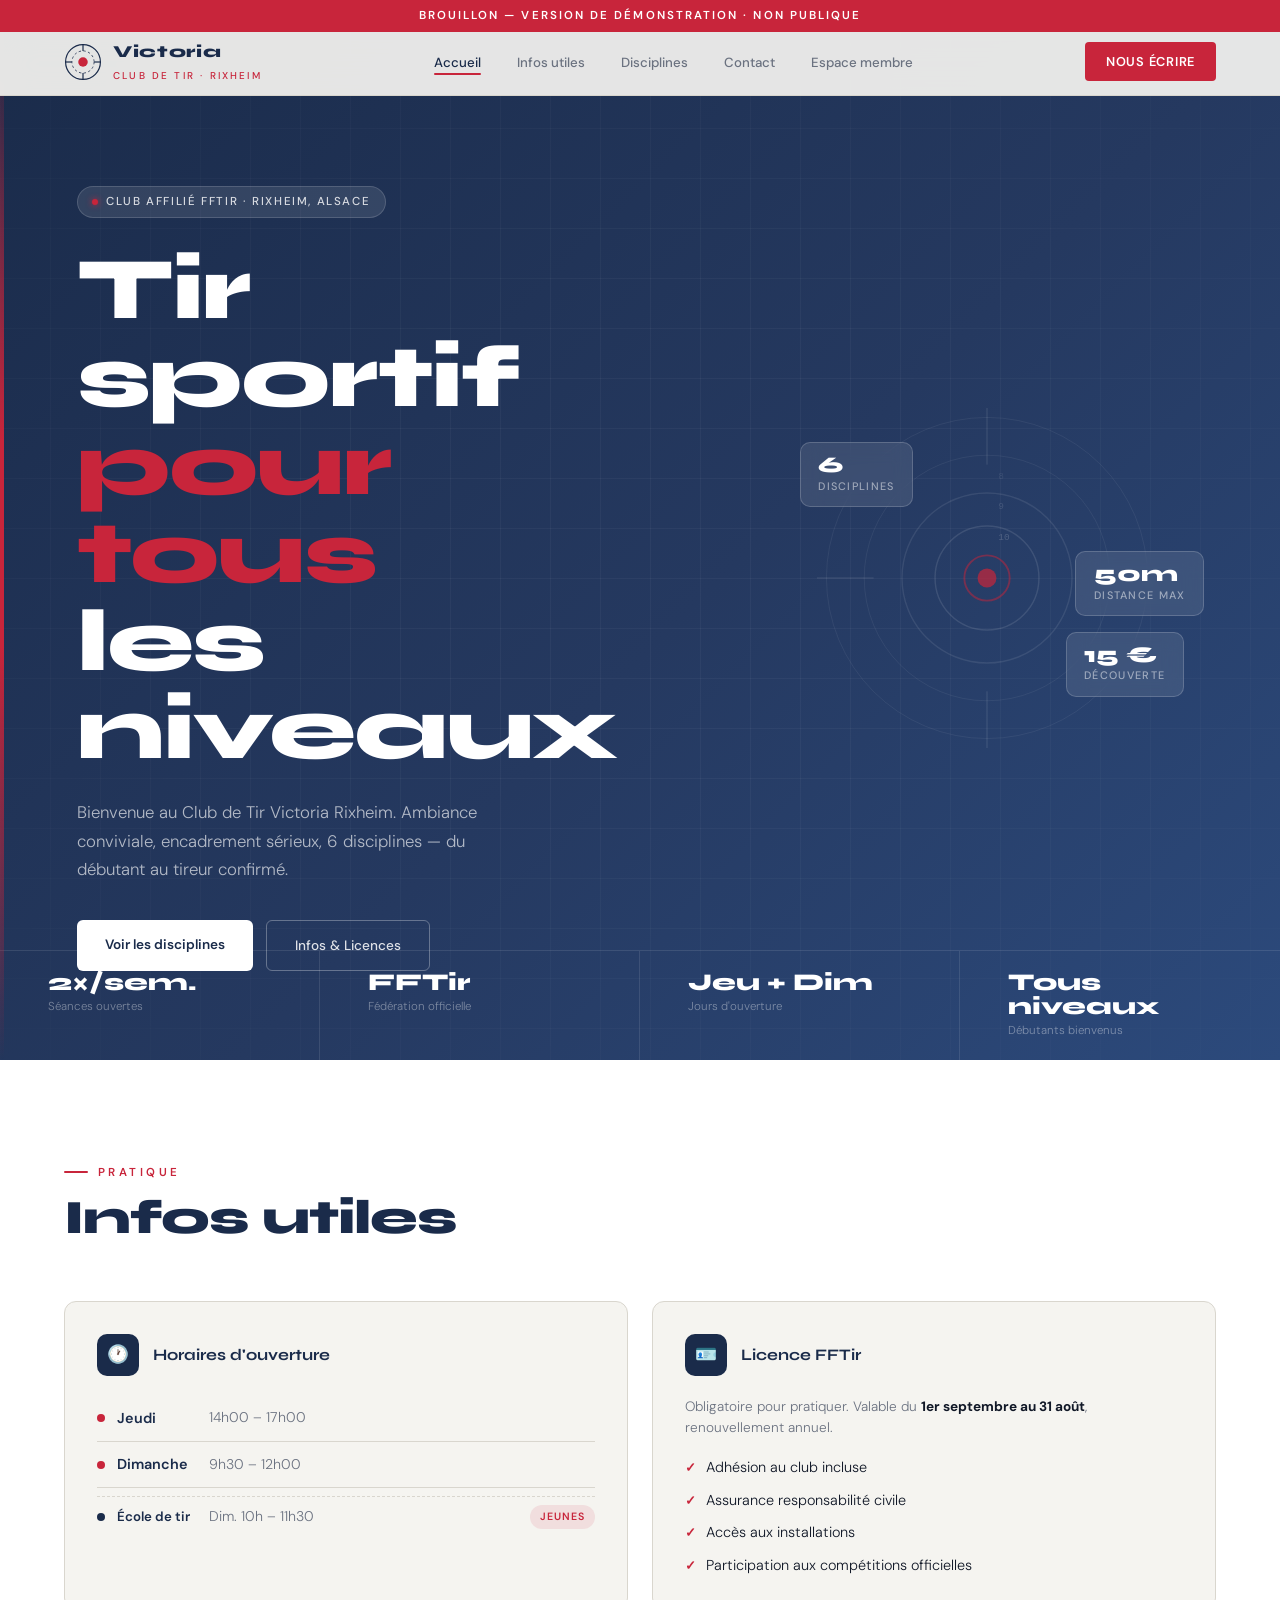
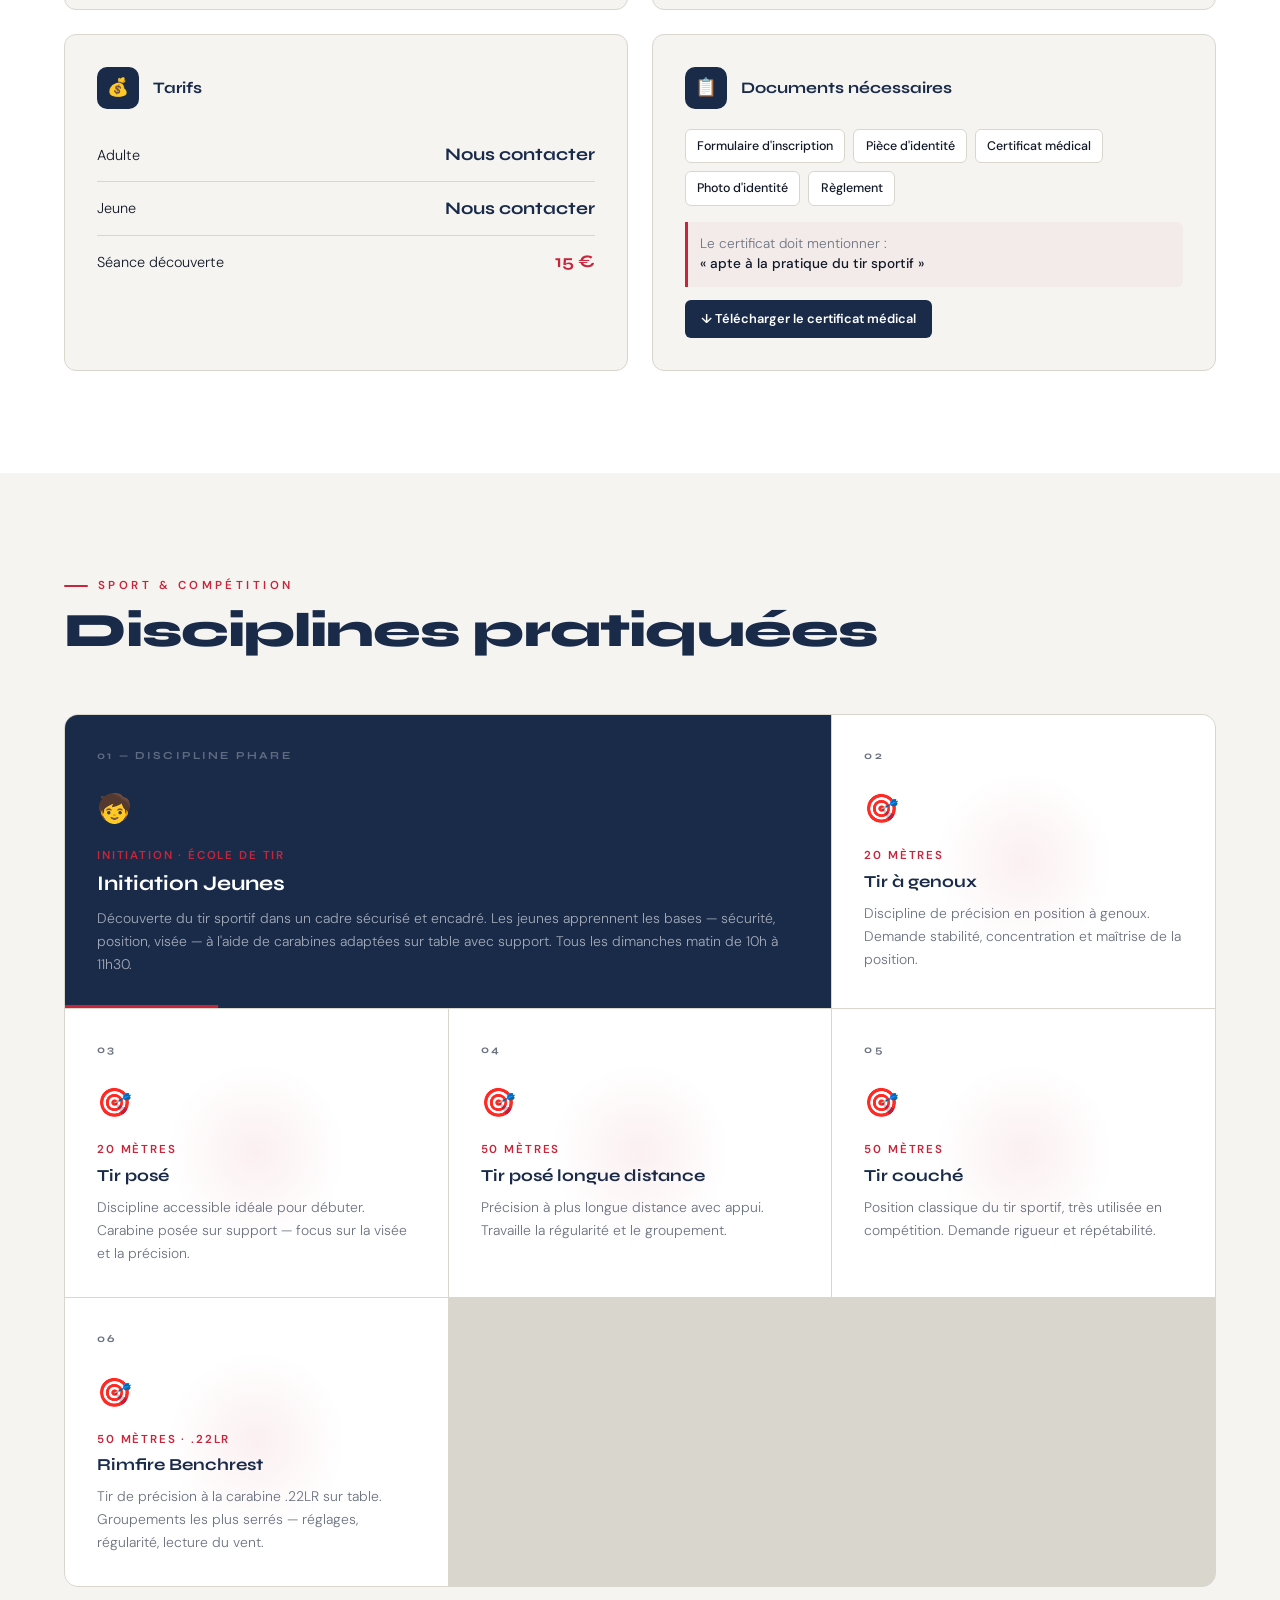
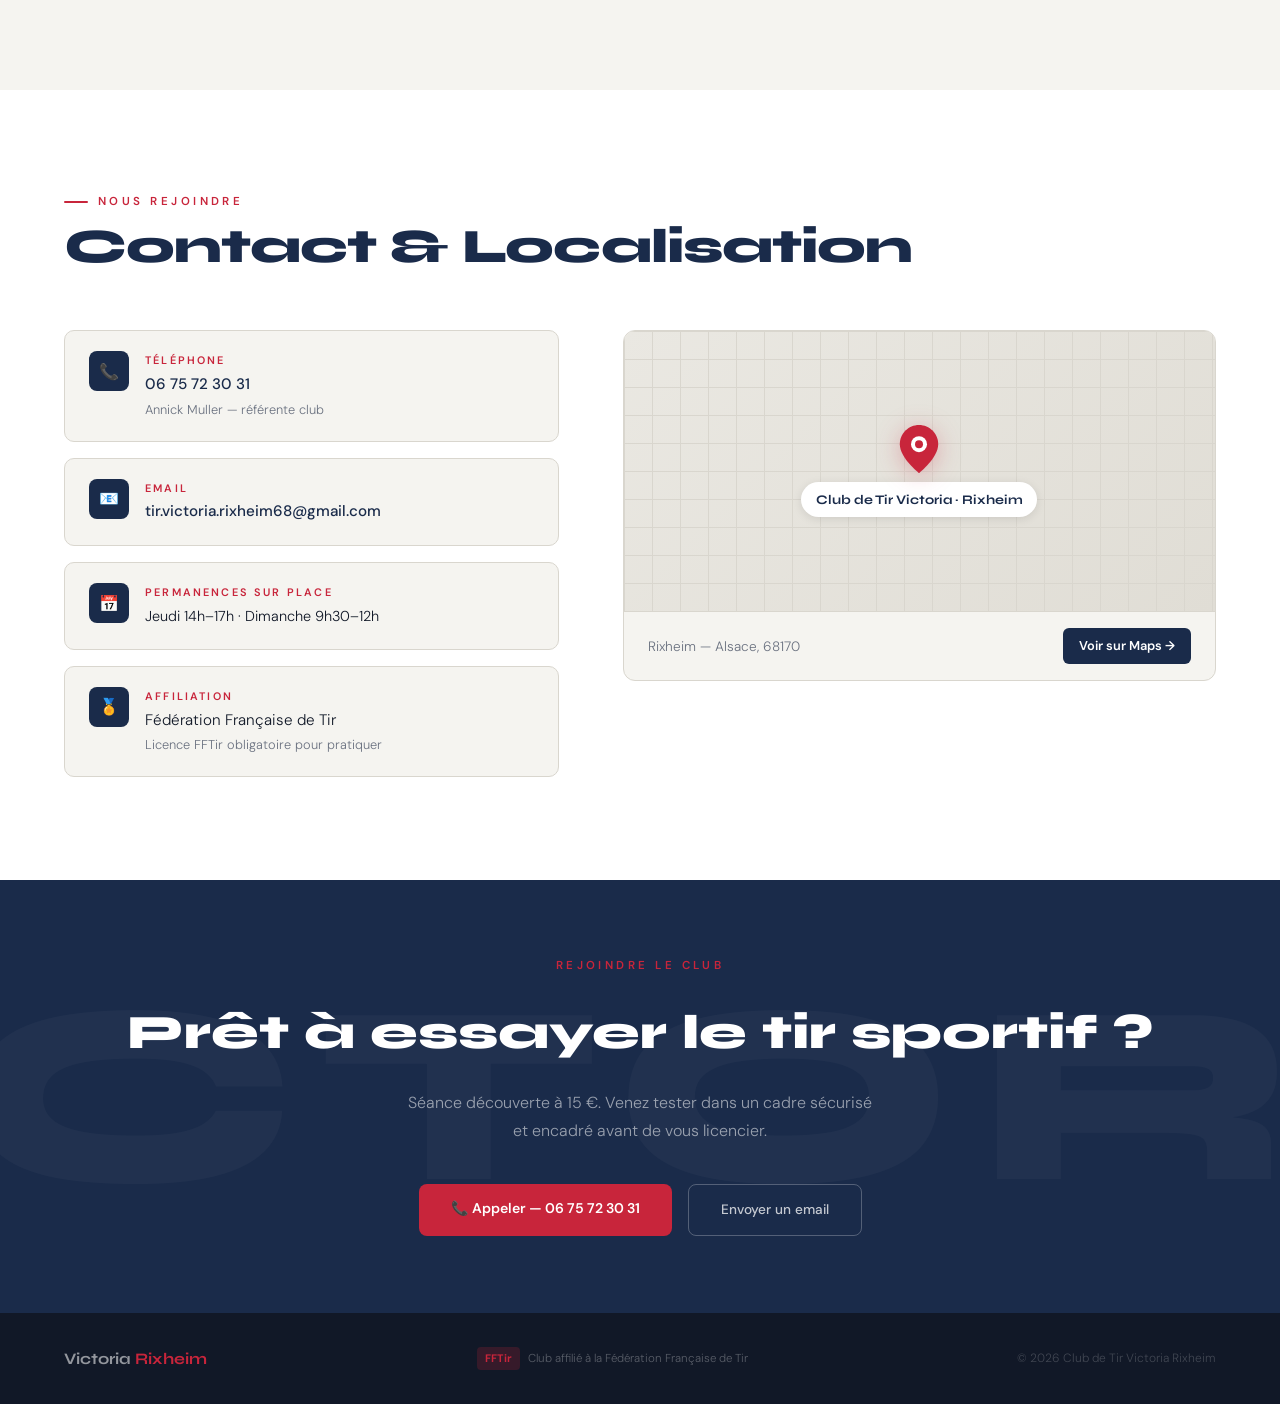
==== commit b19dffc0: "Responsive, animations, espace membre complet - Fix responsive : pills hero, hero stats mobile, bann" ====
--- a/accueil.html
+++ b/accueil.html
@@ -5,6 +5,11 @@
   <meta name="viewport" content="width=device-width, initial-scale=1.0" />
   <meta name="description" content="Club de Tir Victoria Rixheim — tir sportif pour tous les niveaux, affilié FFTir. 6 disciplines, école de tir jeunes, ambiance conviviale en Alsace." />
   <meta name="robots" content="noindex,nofollow" />
+  <meta property="og:type" content="website" />
+  <meta property="og:title" content="Victoria Rixheim — Club de Tir Sportif" />
+  <meta property="og:description" content="Club de Tir Sportif Victoria Rixheim — 6 disciplines, école de tir jeunes, affilié FFTir. Rixheim, Alsace." />
+  <meta property="og:url" content="https://jgrewis.github.io/site-victoria-rixheim/" />
+  <link rel="icon" type="image/svg+xml" href="data:image/svg+xml,<svg xmlns='http://www.w3.org/2000/svg' viewBox='0 0 32 32'><circle cx='16' cy='16' r='16' fill='%231A2B4A'/><circle cx='16' cy='16' r='11' fill='none' stroke='rgba(255,255,255,.4)' stroke-width='1'/><circle cx='16' cy='16' r='6' fill='none' stroke='rgba(255,255,255,.25)' stroke-width='1'/><circle cx='16' cy='16' r='4' fill='%23C8253B'/></svg>" />
   <title>Victoria Rixheim — Club de Tir Sportif</title>
   <link rel="preconnect" href="https://fonts.googleapis.com" />
   <link rel="preconnect" href="https://fonts.gstatic.com" crossorigin />
@@ -83,9 +88,9 @@
           <text x="192" y="75"  fill="rgba(255,255,255,.09)" font-size="10" font-family="monospace">8</text>
         </svg>
       </div>
-      <div class="hero-pill pill-1"><div class="pill-val">6</div><div class="pill-lab">Disciplines</div></div>
-      <div class="hero-pill pill-2"><div class="pill-val" data-bind="tarifs.decouverte"></div><div class="pill-lab">Découverte</div></div>
-      <div class="hero-pill pill-3"><div class="pill-val">50m</div><div class="pill-lab">Distance max</div></div>
+      <div class="hero-pill pill-1"><div class="pill-val" data-count="6">6</div><div class="pill-lab">Disciplines</div></div>
+      <div class="hero-pill pill-2"><div class="pill-val" data-count="15" data-count-suffix=" €">15 €</div><div class="pill-lab">Découverte</div></div>
+      <div class="hero-pill pill-3"><div class="pill-val" data-count="50" data-count-suffix="m">50m</div><div class="pill-lab">Distance max</div></div>
     </div>
   </div>
 
--- a/assets/css/main.css
+++ b/assets/css/main.css
@@ -238,3 +238,52 @@
 .reveal { opacity:0; transform:translateY(20px); transition:opacity .6s ease, transform .6s ease; }
 .reveal.in { opacity:1; transform:none; }
 .d1{transition-delay:.1s} .d2{transition-delay:.2s} .d3{transition-delay:.3s} .d4{transition-delay:.4s}
+
+/* ── FIX A1 — Hero pills : réduire les offsets négatifs sur viewport intermédiaire (tablette/laptop) ─── */
+@media(max-width:1100px) and (min-width:821px) {
+  .pill-1{top:8%;left:2%} .pill-2{bottom:18%;right:0%} .pill-3{top:42%;right:-3%}
+}
+
+/* ── FIX A2 — Hero stats : assez de padding-bottom sur mobile pour éviter le chevauchement ─── */
+@media(max-width:820px) {
+  .hero-left { padding-bottom: 7rem; }
+}
+@media(max-width:640px) {
+  .hero-left { padding-bottom: 10rem; }
+}
+
+/* ── B1 — Balle qui frappe la cible (JS la crée, CSS l'anime) ─── */
+.hero-bullet {
+  position:absolute; top:50%; left:50%;
+  width:10px; height:5px;
+  background:var(--red); border-radius:3px 1px 1px 3px;
+  box-shadow:0 0 6px rgba(200,37,59,.6);
+  pointer-events:none; z-index:10;
+  transform-origin:center;
+  margin-top:-2.5px;
+}
+.hero-impact {
+  position:absolute; top:50%; left:50%;
+  width:20px; height:20px;
+  margin:-10px 0 0 -10px;
+  border:2px solid var(--red); border-radius:50%;
+  pointer-events:none; z-index:10;
+}
+.hero-mark {
+  position:absolute; top:50%; left:50%;
+  width:4px; height:4px;
+  margin:-2px 0 0 -2px;
+  background:var(--red); border-radius:50%;
+  pointer-events:none; z-index:9;
+  opacity:0; animation:markFade 4s ease forwards;
+  transition:opacity .1s;
+}
+@keyframes markFade { 0%{opacity:.9} 80%{opacity:.9} 100%{opacity:0} }
+
+/* ── B3 — Scope : effet curseur lunette de visée sur les cartes disciplines ─── */
+.disc-card:not(.feat) {
+  background-color:var(--white);
+  background-image:radial-gradient(circle 90px at var(--mx,50%) var(--my,50%), rgba(200,37,59,.07), transparent);
+  transition:background-color .25s;
+}
+.disc-card:not(.feat):hover { background-color:#F8F7F4; }
--- a/assets/css/auth.css
+++ b/assets/css/auth.css
@@ -109,3 +109,87 @@
 .member-card h1 { font-family:'Syne',sans-serif; font-size:clamp(2rem,4vw,2.75rem); font-weight:800; color:var(--navy); line-height:1.1; margin-bottom:1rem; }
 .member-card p { font-size:1rem; color:var(--muted); margin-bottom:1.75rem; max-width:540px; }
 .member-card .user-email { color:var(--navy); font-weight:500; }
+
+/* ── FIX A4 — Banner sur la page login (pas de nav) ─── */
+body.has-banner main.auth-shell { min-height:calc(100svh - 28px); }
+
+/* ── ESPACE MEMBRE : page complète ─── */
+.member-hero {
+  background:var(--hero-grad);
+  padding:calc(68px + 2.5rem) clamp(1.5rem,5vw,4rem) 3rem;
+  position:relative; overflow:hidden;
+  display:flex; align-items:center; justify-content:space-between; gap:2rem;
+  flex-wrap:wrap;
+}
+.member-hero::before {
+  content:''; position:absolute; inset:0;
+  background-image:linear-gradient(rgba(255,255,255,.04) 1px,transparent 1px), linear-gradient(90deg,rgba(255,255,255,.04) 1px,transparent 1px);
+  background-size:50px 50px;
+  mask-image:radial-gradient(ellipse 80% 80% at 50% 50%,black 30%,transparent 100%);
+  pointer-events:none;
+}
+.member-hero::after {
+  content:''; position:absolute; left:0; top:0; bottom:0; width:4px;
+  background:linear-gradient(180deg,transparent,var(--red) 40%,var(--red) 60%,transparent);
+}
+.member-hero-left { position:relative; z-index:2; }
+.member-hero-eyebrow { font-size:.72rem; font-weight:600; letter-spacing:.3em; text-transform:uppercase; color:var(--red); margin-bottom:.6rem; }
+.member-hero-left h1 { font-family:'Syne',sans-serif; font-size:clamp(2rem,4vw,3rem); font-weight:800; color:var(--white); line-height:1.1; letter-spacing:-.02em; margin-bottom:.75rem; }
+.member-hero-meta { display:flex; align-items:center; gap:.75rem; flex-wrap:wrap; }
+.member-role-badge {
+  display:inline-flex; align-items:center; gap:6px;
+  background:rgba(255,255,255,.1); border:1px solid rgba(255,255,255,.18); border-radius:100px;
+  padding:.3rem .8rem; font-size:.7rem; font-weight:600; letter-spacing:.12em; text-transform:uppercase; color:rgba(255,255,255,.75);
+}
+.member-badge-dot { width:6px; height:6px; border-radius:50%; background:var(--red); box-shadow:0 0 6px var(--red); }
+.member-email { font-size:.9rem; color:rgba(255,255,255,.55); }
+.member-hero-right { position:relative; z-index:2; }
+.member-logout { font-size:.78rem; font-weight:600; letter-spacing:.06em; text-transform:uppercase; color:rgba(255,255,255,.65); background:rgba(255,255,255,.08); border:1px solid rgba(255,255,255,.15); padding:.55rem 1.1rem; border-radius:6px; cursor:pointer; transition:background .2s, color .2s; }
+.member-logout:hover { background:rgba(255,255,255,.15); color:var(--white); }
+
+/* ── MEMBER CONTENT ─── */
+.member-content { padding:clamp(2.5rem,5vw,4rem) clamp(1.5rem,5vw,4rem); display:flex; flex-direction:column; gap:3rem; max-width:1200px; margin:0 auto; }
+.msec-head { margin-bottom:1.5rem; }
+.msec-label { font-size:.72rem; font-weight:600; letter-spacing:.3em; text-transform:uppercase; color:var(--red); margin-bottom:.5rem; display:flex; align-items:center; gap:10px; }
+.msec-label::before { content:''; display:block; width:24px; height:2px; background:var(--red); border-radius:1px; }
+.msec-title { font-family:'Syne',sans-serif; font-size:1.6rem; font-weight:800; line-height:1.1; letter-spacing:-.02em; color:var(--navy); }
+
+/* Convocations */
+.convoc-list { display:flex; flex-direction:column; gap:.85rem; }
+.convoc-card { display:flex; align-items:center; gap:1.25rem; padding:1.1rem 1.5rem; background:var(--white); border:1px solid var(--border); border-radius:12px; transition:box-shadow .2s, border-color .2s; }
+.convoc-card:hover { border-color:var(--navy); box-shadow:0 4px 20px rgba(26,43,74,.08); }
+.convoc-date { display:flex; flex-direction:column; align-items:center; min-width:44px; flex-shrink:0; }
+.convoc-day { font-family:'Syne',sans-serif; font-size:1.6rem; font-weight:800; color:var(--navy); line-height:1; }
+.convoc-month { font-size:.62rem; font-weight:700; letter-spacing:.18em; text-transform:uppercase; color:var(--red); }
+.convoc-sep { width:1px; height:40px; background:var(--border); flex-shrink:0; }
+.convoc-info { flex:1; min-width:0; }
+.convoc-name { font-family:'Syne',sans-serif; font-size:.95rem; font-weight:700; color:var(--navy); margin-bottom:.2rem; }
+.convoc-place { font-size:.82rem; color:var(--muted); }
+.convoc-tag { font-size:.65rem; font-weight:700; letter-spacing:.1em; text-transform:uppercase; padding:.2rem .65rem; border-radius:100px; white-space:nowrap; }
+.convoc-tag.obligatoire { background:rgba(200,37,59,.1); color:var(--red); }
+.convoc-tag.libre { background:rgba(26,43,74,.08); color:var(--navy); }
+.convoc-tag.info { background:rgba(100,100,100,.08); color:var(--muted); }
+@media(max-width:560px) { .convoc-sep, .convoc-tag { display:none; } }
+
+/* Résultats */
+.result-grid { display:grid; grid-template-columns:repeat(auto-fit,minmax(220px,1fr)); gap:1rem; }
+.result-card { background:var(--white); border:1px solid var(--border); border-radius:12px; padding:1.5rem; position:relative; overflow:hidden; }
+.result-card::after { content:''; position:absolute; left:0; top:0; bottom:0; width:3px; background:var(--red); }
+.result-top { display:flex; justify-content:space-between; align-items:center; margin-bottom:1rem; }
+.result-disc { font-family:'Syne',sans-serif; font-size:.65rem; font-weight:700; letter-spacing:.2em; text-transform:uppercase; color:var(--muted); }
+.result-date { font-size:.72rem; color:var(--muted); }
+.result-score-val { font-family:'Syne',sans-serif; font-size:2.75rem; font-weight:800; color:var(--navy); line-height:1; }
+.result-score-max { font-size:.88rem; color:var(--muted); }
+.result-tireur { font-size:.82rem; color:var(--muted); margin-top:.1rem; }
+.result-rank { margin-top:.75rem; font-size:.82rem; color:var(--muted); }
+.result-rank strong { color:var(--red); font-weight:700; }
+
+/* Documents */
+.doc-member-grid { display:grid; grid-template-columns:repeat(auto-fit,minmax(210px,1fr)); gap:1rem; }
+.doc-member-card { background:var(--white); border:1px solid var(--border); border-radius:12px; padding:1.5rem; display:flex; flex-direction:column; gap:.6rem; transition:border-color .2s, box-shadow .2s; }
+.doc-member-card:hover { border-color:var(--navy); box-shadow:0 4px 20px rgba(26,43,74,.07); }
+.doc-member-icon { font-size:1.4rem; line-height:1; }
+.doc-member-name { font-family:'Syne',sans-serif; font-size:.92rem; font-weight:700; color:var(--navy); }
+.doc-member-meta { font-size:.78rem; color:var(--muted); flex:1; }
+.doc-member-btn { display:inline-flex; align-items:center; justify-content:center; gap:.4rem; font-size:.75rem; font-weight:600; color:var(--white); background:var(--navy); padding:.45rem 1rem; border-radius:6px; text-decoration:none; transition:background .2s; margin-top:.25rem; }
+.doc-member-btn:hover { background:var(--navy-lt); }
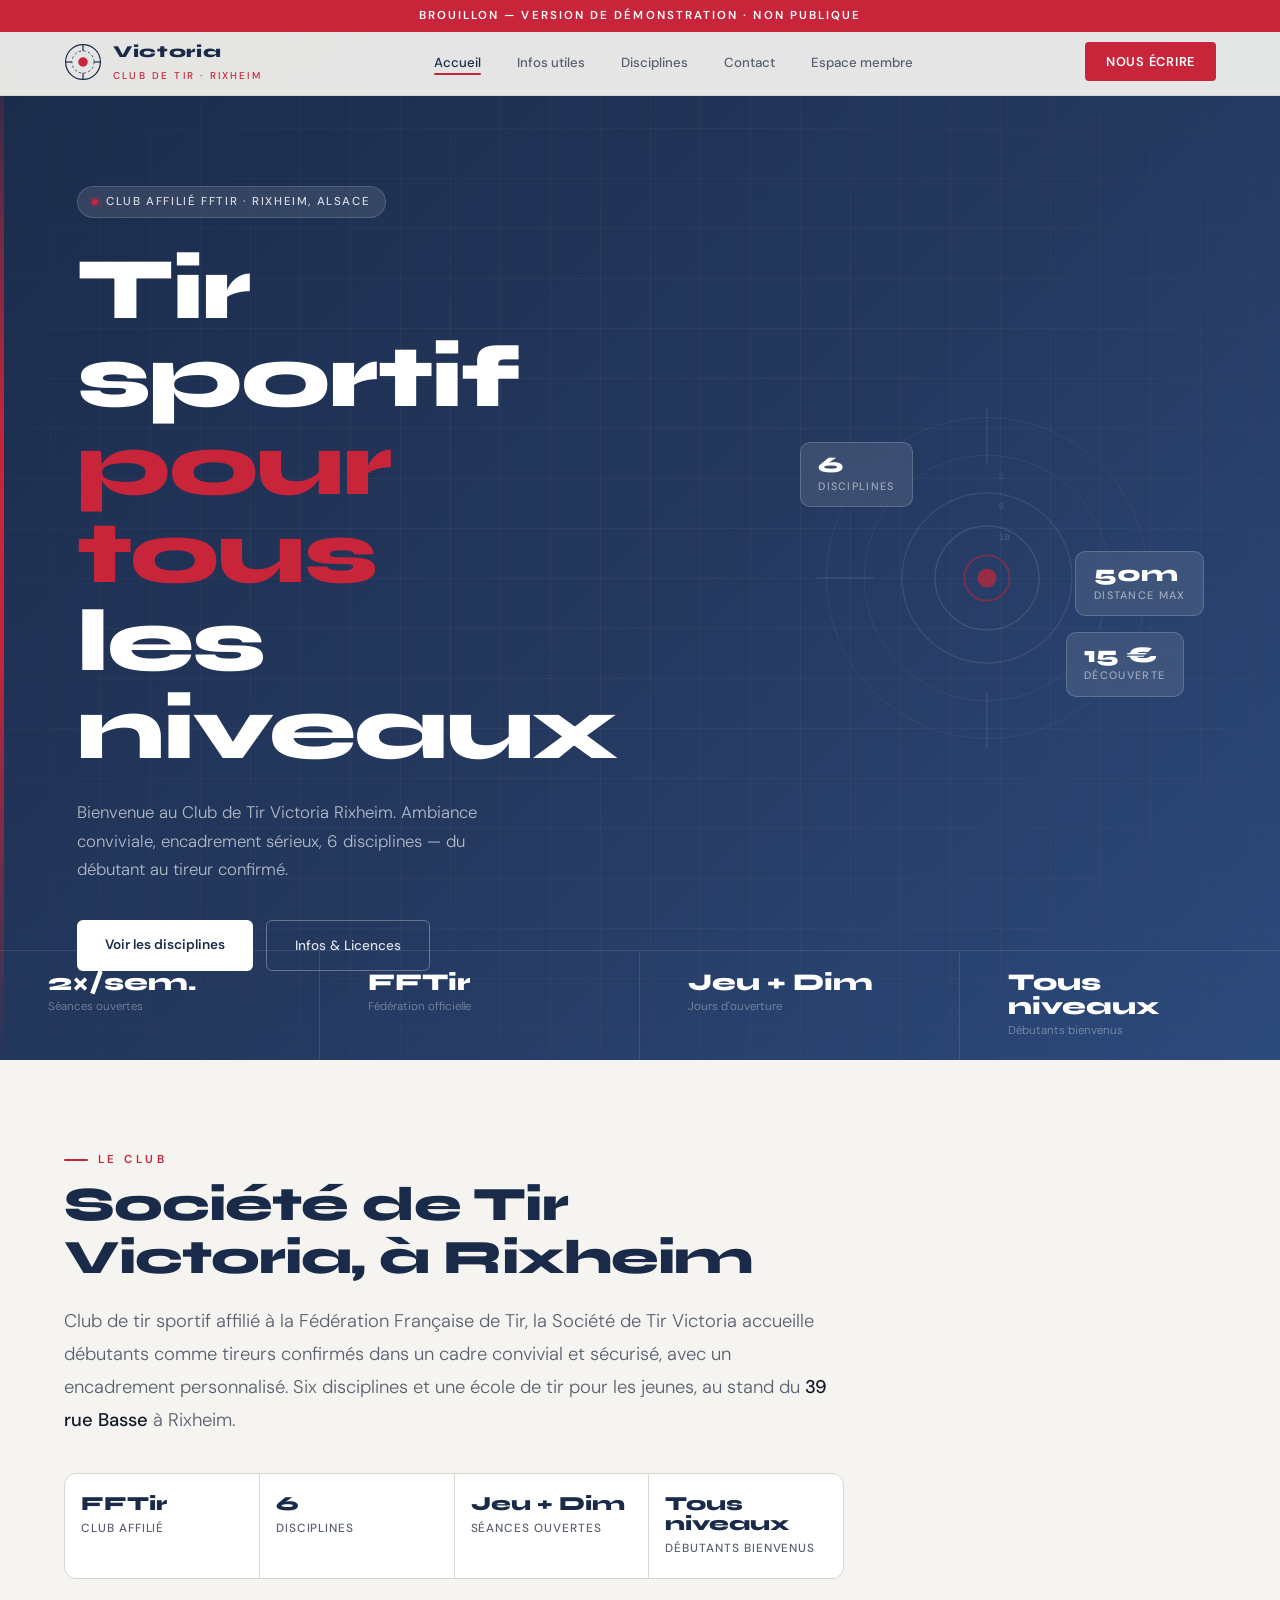
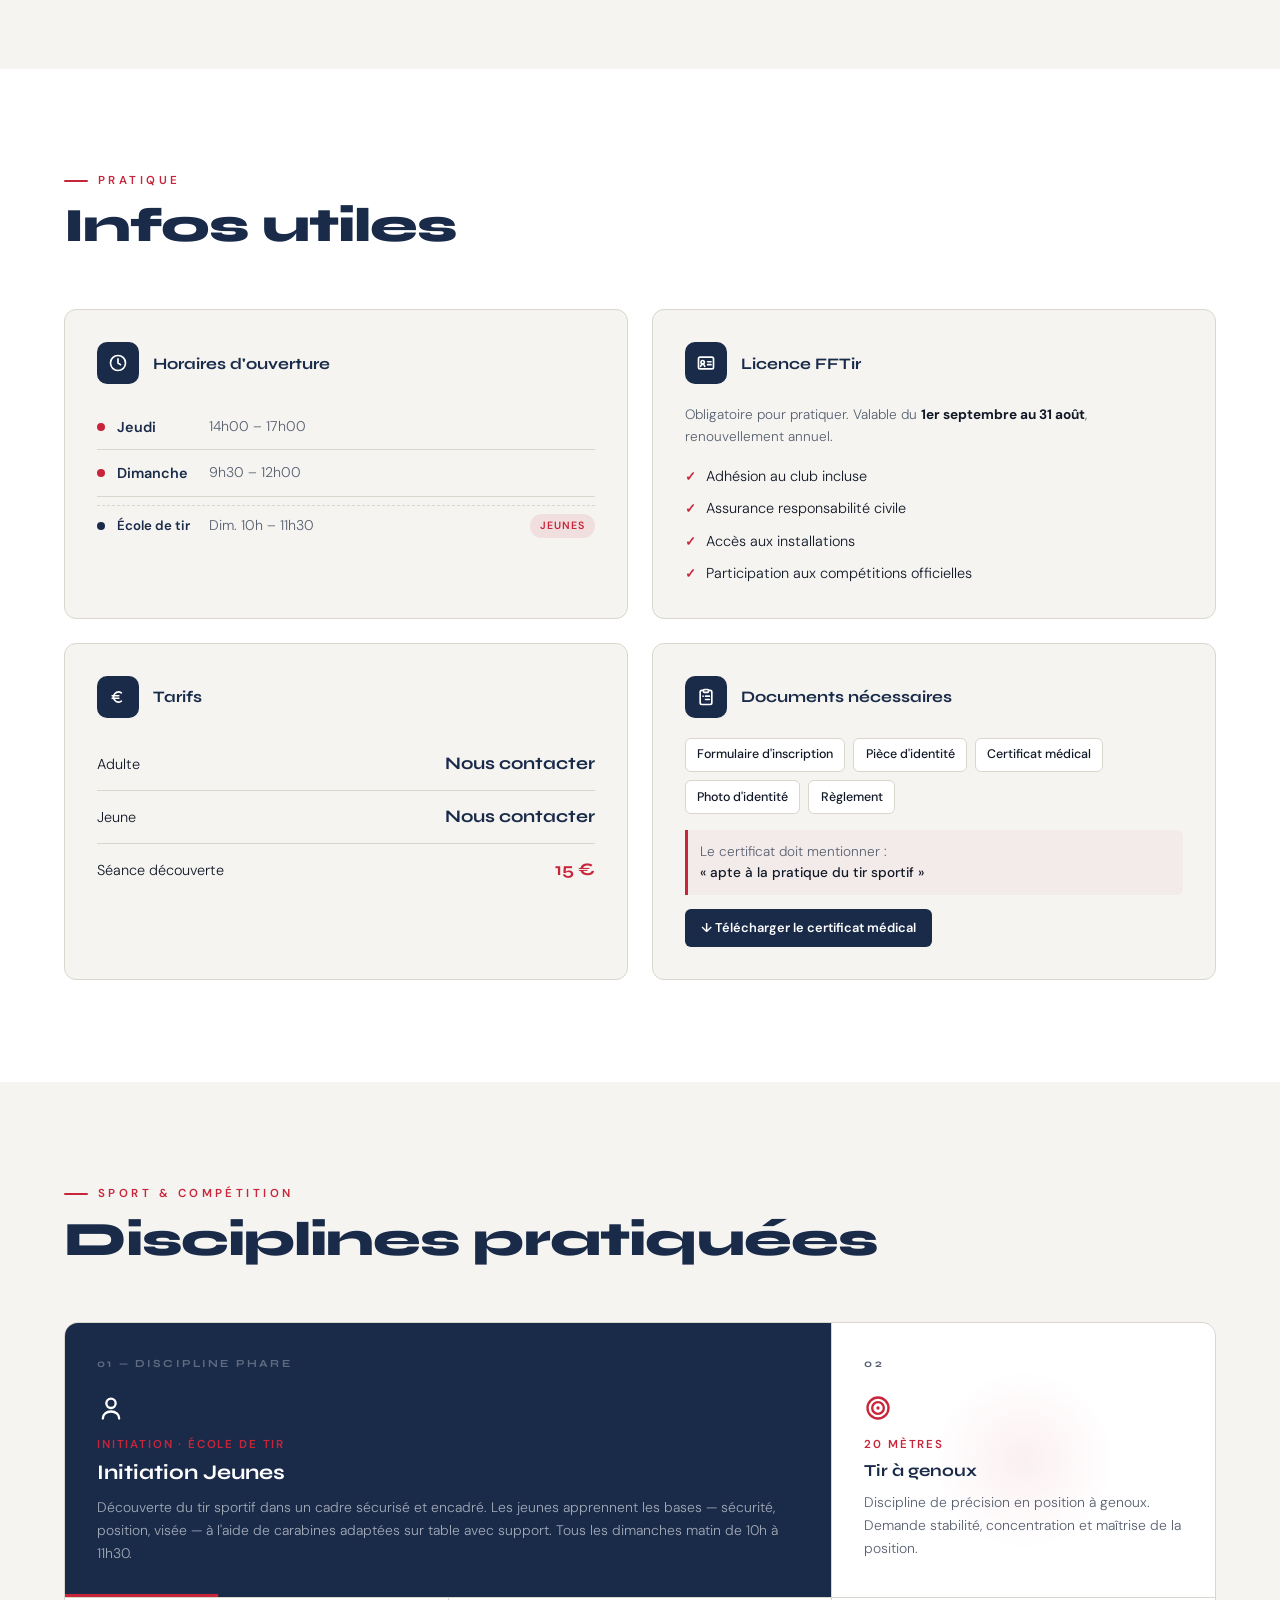
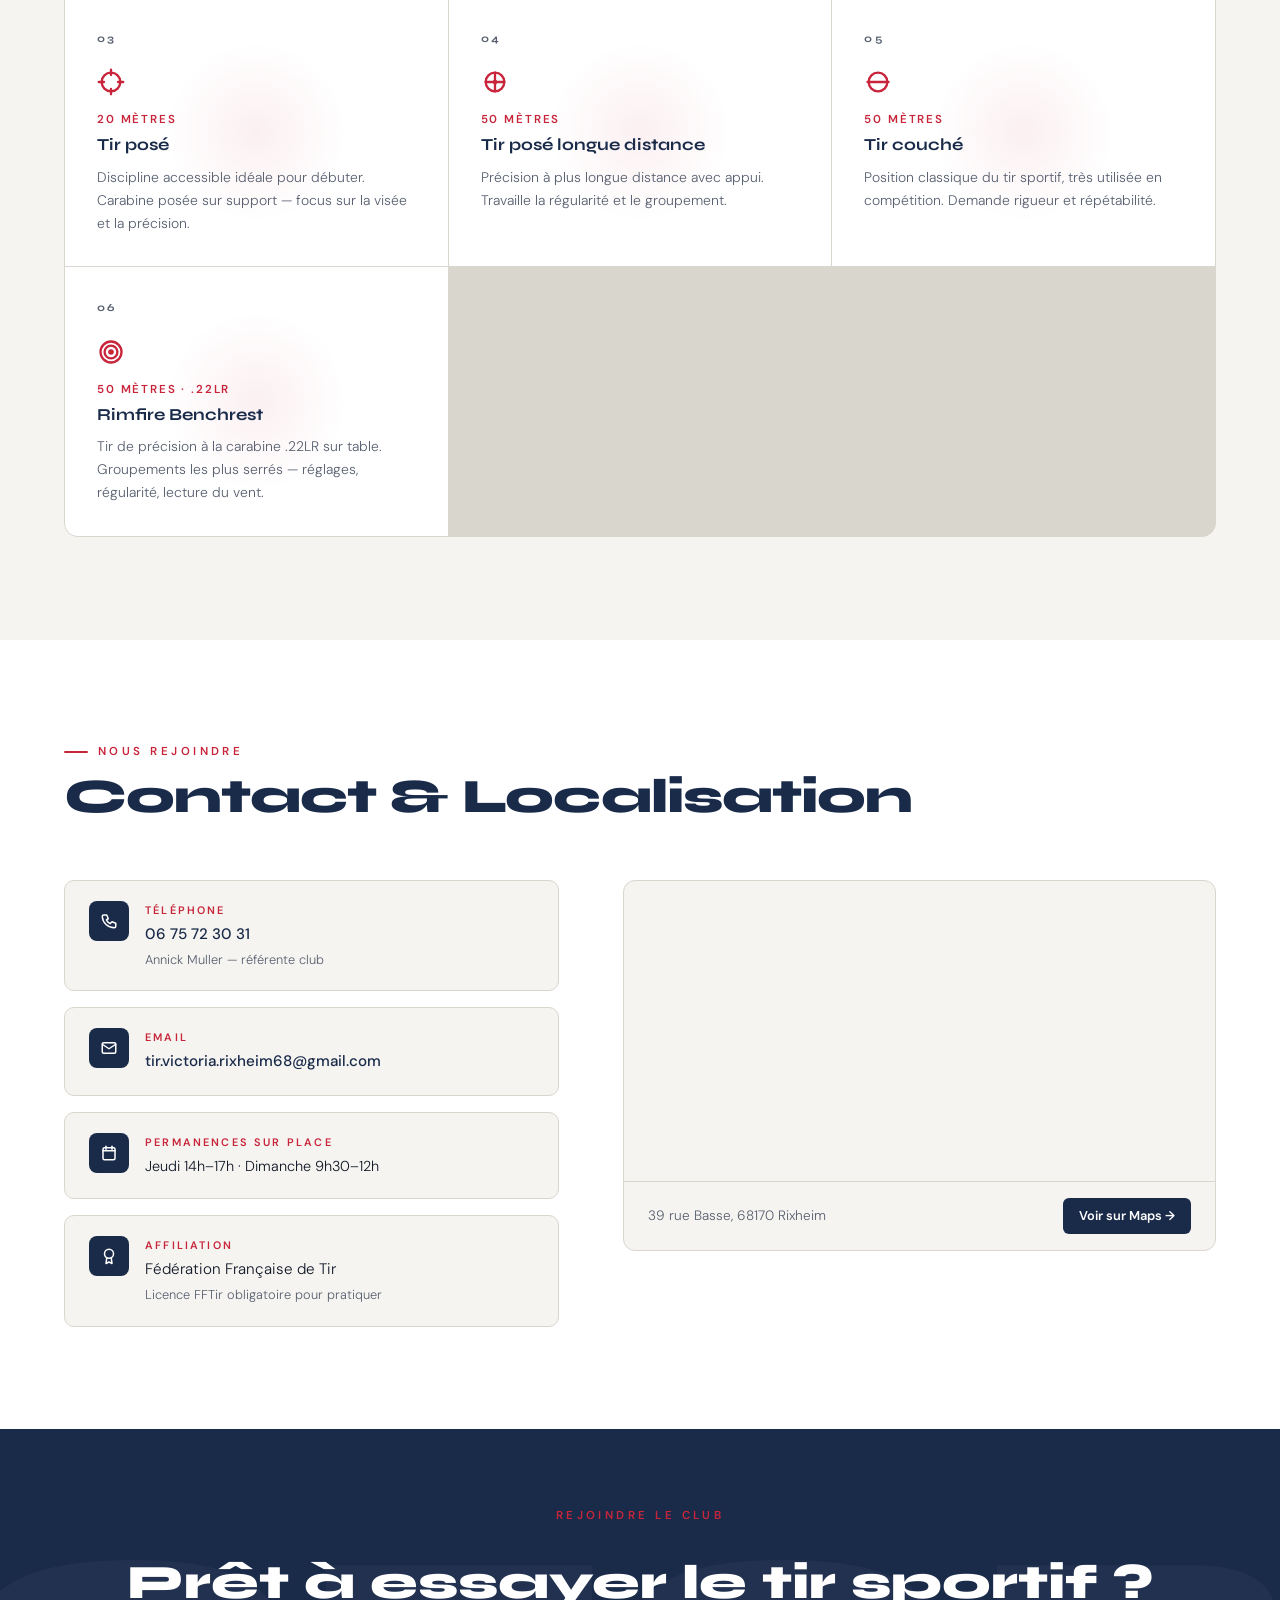
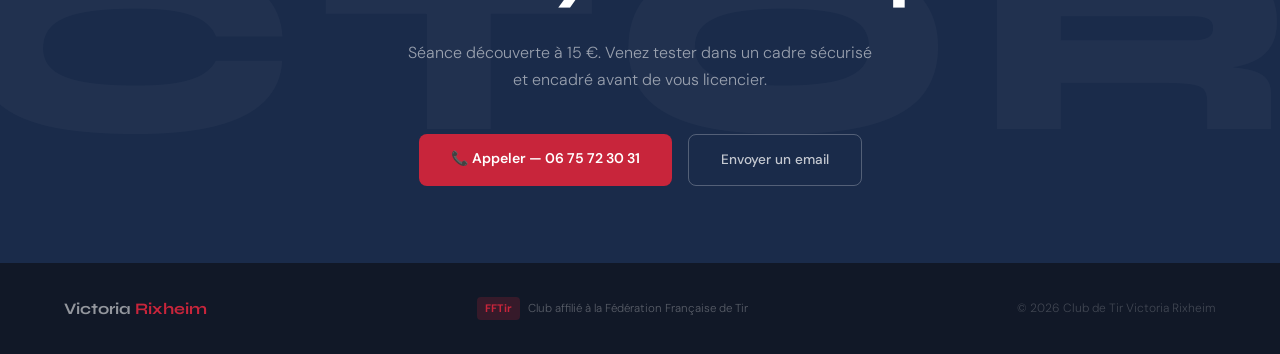
==== commit 180260df: "Ameliorations accueil : icones SVG, carte Maps reelle, JSON-LD SEO, accessibilite, fix responsive - " ====
--- a/accueil.html
+++ b/accueil.html
@@ -17,8 +17,57 @@
   <link rel="stylesheet" href="./assets/css/tokens.css" />
   <link rel="stylesheet" href="./assets/css/main.css" />
   <link rel="stylesheet" href="./assets/css/auth.css" />
+
+  <!-- SEO local : données structurées (prêtes pour la prod, une fois le noindex retiré) -->
+  <script type="application/ld+json">
+  {
+    "@context": "https://schema.org",
+    "@type": "SportsClub",
+    "name": "Club de Tir Victoria Rixheim",
+    "alternateName": "Société de Tir Victoria Rixheim",
+    "sport": "Tir sportif",
+    "url": "https://jgrewis.github.io/site-victoria-rixheim/",
+    "telephone": "+33675723031",
+    "email": "tir.victoria.rixheim68@gmail.com",
+    "address": {
+      "@type": "PostalAddress",
+      "streetAddress": "39 rue Basse",
+      "postalCode": "68170",
+      "addressLocality": "Rixheim",
+      "addressRegion": "Grand Est",
+      "addressCountry": "FR"
+    },
+    "memberOf": {
+      "@type": "Organization",
+      "name": "Fédération Française de Tir",
+      "alternateName": "FFTir"
+    },
+    "openingHoursSpecification": [
+      { "@type": "OpeningHoursSpecification", "dayOfWeek": "Thursday", "opens": "14:00", "closes": "17:00" },
+      { "@type": "OpeningHoursSpecification", "dayOfWeek": "Sunday", "opens": "09:30", "closes": "12:00" }
+    ]
+  }
+  </script>
 </head>
 <body class="has-banner">
+
+<!-- ===== SPRITE D'ICÔNES SVG (remplace les emojis ; aria-hidden via .icon) ===== -->
+<svg width="0" height="0" style="position:absolute" aria-hidden="true" focusable="false">
+  <symbol id="i-clock" viewBox="0 0 24 24"><circle cx="12" cy="12" r="9"/><path d="M12 7v5l3 2"/></symbol>
+  <symbol id="i-license" viewBox="0 0 24 24"><rect x="3" y="5" width="18" height="14" rx="2"/><circle cx="8" cy="11" r="2"/><path d="M5.5 16c.4-1.4 1.4-2.2 2.5-2.2s2.1.8 2.5 2.2"/><line x1="14" y1="10.5" x2="18" y2="10.5"/><line x1="14" y1="14" x2="18" y2="14"/></symbol>
+  <symbol id="i-euro" viewBox="0 0 24 24"><path d="M16 7a6 6 0 1 0 0 10"/><line x1="5" y1="10.5" x2="13" y2="10.5"/><line x1="5" y1="13.5" x2="13" y2="13.5"/></symbol>
+  <symbol id="i-clipboard" viewBox="0 0 24 24"><path d="M9 4H7a2 2 0 0 0-2 2v13a2 2 0 0 0 2 2h10a2 2 0 0 0 2-2V6a2 2 0 0 0-2-2h-2"/><rect x="9" y="3" width="6" height="3.5" rx="1"/><line x1="8.5" y1="11" x2="8.5" y2="11"/><line x1="11.5" y1="11" x2="16" y2="11"/><line x1="11.5" y1="15" x2="16" y2="15"/></symbol>
+  <symbol id="i-phone" viewBox="0 0 24 24"><path d="M5 4h4l2 5-2.5 1.5a11 11 0 0 0 5 5L16 13l5 2v4a2 2 0 0 1-2 2A16 16 0 0 1 3 6a2 2 0 0 1 2-2z"/></symbol>
+  <symbol id="i-mail" viewBox="0 0 24 24"><rect x="3" y="5" width="18" height="14" rx="2"/><path d="m3 7 9 6 9-6"/></symbol>
+  <symbol id="i-calendar" viewBox="0 0 24 24"><rect x="4" y="5" width="16" height="16" rx="2"/><line x1="4" y1="9" x2="20" y2="9"/><line x1="8" y1="3" x2="8" y2="7"/><line x1="16" y1="3" x2="16" y2="7"/></symbol>
+  <symbol id="i-award" viewBox="0 0 24 24"><circle cx="12" cy="9" r="6"/><path d="M9 14.5 8 22l4-2 4 2-1-7.5"/></symbol>
+  <symbol id="i-youth" viewBox="0 0 24 24"><circle cx="12" cy="8" r="4"/><path d="M5 21c0-3.6 3.1-6 7-6s7 2.4 7 6"/></symbol>
+  <symbol id="i-target" viewBox="0 0 24 24"><circle cx="12" cy="12" r="9"/><circle cx="12" cy="12" r="5"/><circle cx="12" cy="12" r="1.4" fill="currentColor" stroke="none"/></symbol>
+  <symbol id="i-crosshair" viewBox="0 0 24 24"><circle cx="12" cy="12" r="8"/><line x1="12" y1="1.5" x2="12" y2="6"/><line x1="12" y1="18" x2="12" y2="22.5"/><line x1="1.5" y1="12" x2="6" y2="12"/><line x1="18" y1="12" x2="22.5" y2="12"/></symbol>
+  <symbol id="i-scope" viewBox="0 0 24 24"><circle cx="12" cy="12" r="8"/><line x1="12" y1="4" x2="12" y2="20"/><line x1="4" y1="12" x2="20" y2="12"/><circle cx="12" cy="12" r="2" fill="currentColor" stroke="none"/></symbol>
+  <symbol id="i-prone" viewBox="0 0 24 24"><circle cx="12" cy="12" r="8"/><line x1="3" y1="12" x2="21" y2="12"/></symbol>
+  <symbol id="i-bullseye" viewBox="0 0 24 24"><circle cx="12" cy="12" r="9"/><circle cx="12" cy="12" r="5.5"/><circle cx="12" cy="12" r="2.4" fill="currentColor" stroke="none"/></symbol>
+</svg>
 
 <!-- BROUILLON BANNER -->
 <div class="draft-banner">Brouillon — version de démonstration · non publique</div>
@@ -53,6 +102,8 @@
   <button class="hamburger" id="hbg" aria-label="Menu"><span></span><span></span><span></span></button>
 </nav>
 
+
+<main id="contenu">
 
 <!-- HERO -->
 <section id="accueil">
@@ -103,6 +154,27 @@
 </section>
 
 
+<!-- LE CLUB -->
+<section id="club">
+  <div class="club-inner reveal">
+    <div class="sec-label">Le club</div>
+    <h2 class="sec-title">Société de Tir Victoria, à Rixheim</h2>
+    <p class="club-lead">
+      Club de tir sportif affilié à la Fédération Française de Tir, la Société de Tir Victoria
+      accueille débutants comme tireurs confirmés dans un cadre convivial et sécurisé, avec un
+      encadrement personnalisé. Six disciplines et une école de tir pour les jeunes, au stand
+      du <strong>39 rue Basse</strong> à Rixheim.
+    </p>
+    <div class="club-facts">
+      <div class="club-fact"><span class="club-fact-k">FFTir</span><span class="club-fact-v">Club affilié</span></div>
+      <div class="club-fact"><span class="club-fact-k">6</span><span class="club-fact-v">Disciplines</span></div>
+      <div class="club-fact"><span class="club-fact-k">Jeu + Dim</span><span class="club-fact-v">Séances ouvertes</span></div>
+      <div class="club-fact"><span class="club-fact-k">Tous niveaux</span><span class="club-fact-v">Débutants bienvenus</span></div>
+    </div>
+  </div>
+</section>
+
+
 <!-- INFOS UTILES -->
 <section id="infos">
   <div class="sec-head reveal">
@@ -113,7 +185,7 @@
 
     <div class="info-card reveal d1">
       <div class="info-card-top">
-        <div class="info-icon-box" aria-hidden="true">🕐</div>
+        <div class="info-icon-box" aria-hidden="true"><svg class="icon"><use href="#i-clock"/></svg></div>
         <div class="info-card-title">Horaires d'ouverture</div>
       </div>
       <div class="horaire-row">
@@ -136,7 +208,7 @@
 
     <div class="info-card reveal d2">
       <div class="info-card-top">
-        <div class="info-icon-box" aria-hidden="true">🪪</div>
+        <div class="info-icon-box" aria-hidden="true"><svg class="icon"><use href="#i-license"/></svg></div>
         <div class="info-card-title">Licence FFTir</div>
       </div>
       <p class="licence-desc">Obligatoire pour pratiquer. Valable du <strong>1er septembre au 31 août</strong>, renouvellement annuel.</p>
@@ -150,7 +222,7 @@
 
     <div class="info-card reveal d3">
       <div class="info-card-top">
-        <div class="info-icon-box" aria-hidden="true">💰</div>
+        <div class="info-icon-box" aria-hidden="true"><svg class="icon"><use href="#i-euro"/></svg></div>
         <div class="info-card-title">Tarifs</div>
       </div>
       <div class="tarif-list">
@@ -162,7 +234,7 @@
 
     <div class="info-card reveal d4">
       <div class="info-card-top">
-        <div class="info-icon-box" aria-hidden="true">📋</div>
+        <div class="info-icon-box" aria-hidden="true"><svg class="icon"><use href="#i-clipboard"/></svg></div>
         <div class="info-card-title">Documents nécessaires</div>
       </div>
       <div class="doc-chips">
@@ -190,42 +262,42 @@
 
     <div class="disc-card feat">
       <div class="disc-num">01 — DISCIPLINE PHARE</div>
-      <span class="disc-icon" aria-hidden="true">🧒</span>
+      <svg class="icon disc-icon" aria-hidden="true"><use href="#i-youth"/></svg>
       <div class="disc-dist">Initiation · École de tir</div>
       <div class="disc-name">Initiation Jeunes</div>
       <p class="disc-desc">Découverte du tir sportif dans un cadre sécurisé et encadré. Les jeunes apprennent les bases — sécurité, position, visée — à l'aide de carabines adaptées sur table avec support. Tous les dimanches matin de 10h à 11h30.</p>
     </div>
 
     <div class="disc-card">
-      <div class="disc-num">02</div><span class="disc-icon" aria-hidden="true">🎯</span>
+      <div class="disc-num">02</div><svg class="icon disc-icon" aria-hidden="true"><use href="#i-target"/></svg>
       <div class="disc-dist">20 mètres</div>
       <div class="disc-name">Tir à genoux</div>
       <p class="disc-desc">Discipline de précision en position à genoux. Demande stabilité, concentration et maîtrise de la position.</p>
     </div>
 
     <div class="disc-card">
-      <div class="disc-num">03</div><span class="disc-icon" aria-hidden="true">🎯</span>
+      <div class="disc-num">03</div><svg class="icon disc-icon" aria-hidden="true"><use href="#i-crosshair"/></svg>
       <div class="disc-dist">20 mètres</div>
       <div class="disc-name">Tir posé</div>
       <p class="disc-desc">Discipline accessible idéale pour débuter. Carabine posée sur support — focus sur la visée et la précision.</p>
     </div>
 
     <div class="disc-card">
-      <div class="disc-num">04</div><span class="disc-icon" aria-hidden="true">🎯</span>
+      <div class="disc-num">04</div><svg class="icon disc-icon" aria-hidden="true"><use href="#i-scope"/></svg>
       <div class="disc-dist">50 mètres</div>
       <div class="disc-name">Tir posé longue distance</div>
       <p class="disc-desc">Précision à plus longue distance avec appui. Travaille la régularité et le groupement.</p>
     </div>
 
     <div class="disc-card">
-      <div class="disc-num">05</div><span class="disc-icon" aria-hidden="true">🎯</span>
+      <div class="disc-num">05</div><svg class="icon disc-icon" aria-hidden="true"><use href="#i-prone"/></svg>
       <div class="disc-dist">50 mètres</div>
       <div class="disc-name">Tir couché</div>
       <p class="disc-desc">Position classique du tir sportif, très utilisée en compétition. Demande rigueur et répétabilité.</p>
     </div>
 
     <div class="disc-card">
-      <div class="disc-num">06</div><span class="disc-icon" aria-hidden="true">🎯</span>
+      <div class="disc-num">06</div><svg class="icon disc-icon" aria-hidden="true"><use href="#i-bullseye"/></svg>
       <div class="disc-dist">50 mètres · .22LR</div>
       <div class="disc-name">Rimfire Benchrest</div>
       <p class="disc-desc">Tir de précision à la carabine .22LR sur table. Groupements les plus serrés — réglages, régularité, lecture du vent.</p>
@@ -245,7 +317,7 @@
 
     <div class="contact-items">
       <div class="contact-item reveal">
-        <div class="ci-icon" aria-hidden="true">📞</div>
+        <div class="ci-icon" aria-hidden="true"><svg class="icon"><use href="#i-phone"/></svg></div>
         <div>
           <div class="ci-label">Téléphone</div>
           <div class="ci-value"><a data-bind-href="contact.phoneHref" data-bind="contact.phone" href="#"></a></div>
@@ -253,21 +325,21 @@
         </div>
       </div>
       <div class="contact-item reveal d1">
-        <div class="ci-icon" aria-hidden="true">📧</div>
+        <div class="ci-icon" aria-hidden="true"><svg class="icon"><use href="#i-mail"/></svg></div>
         <div>
           <div class="ci-label">Email</div>
           <div class="ci-value"><a data-bind-href="contact.emailHref" data-bind="contact.email" href="#"></a></div>
         </div>
       </div>
       <div class="contact-item reveal d2">
-        <div class="ci-icon" aria-hidden="true">📅</div>
+        <div class="ci-icon" aria-hidden="true"><svg class="icon"><use href="#i-calendar"/></svg></div>
         <div>
           <div class="ci-label">Permanences sur place</div>
           <div class="ci-value sm" data-bind="horaires.short"></div>
         </div>
       </div>
       <div class="contact-item reveal d3">
-        <div class="ci-icon" aria-hidden="true">🏅</div>
+        <div class="ci-icon" aria-hidden="true"><svg class="icon"><use href="#i-award"/></svg></div>
         <div>
           <div class="ci-label">Affiliation</div>
           <div class="ci-value" data-bind="affiliation.label"></div>
@@ -277,19 +349,14 @@
     </div>
 
     <div class="map-block reveal d2">
-      <div class="map-ph">
-        <div class="map-grid-bg"></div>
-        <div class="map-center">
-          <svg class="map-pin-svg" viewBox="0 0 48 60" fill="none" aria-hidden="true">
-            <path d="M24 0C10.745 0 0 10.745 0 24c0 17.25 24 36 24 36s24-18.75 24-36C48 10.745 37.255 0 24 0z" fill="#C8253B"/>
-            <circle cx="24" cy="24" r="10" fill="white"/>
-            <circle cx="24" cy="24" r="5" fill="#C8253B"/>
-          </svg>
-          <div class="map-lbl">Club de Tir Victoria · Rixheim</div>
-        </div>
-      </div>
+      <iframe
+        class="map-embed"
+        title="Localisation du Club de Tir Victoria — 39 rue Basse, 68170 Rixheim"
+        loading="lazy"
+        referrerpolicy="no-referrer-when-downgrade"
+        src="https://www.google.com/maps?q=39%20rue%20Basse%2C%2068170%20Rixheim&output=embed"></iframe>
       <div class="map-foot">
-        <div class="map-foot-txt" data-bind="localisation.ville"></div>
+        <div class="map-foot-txt" data-bind="localisation.adresse"></div>
         <a data-bind-href="localisation.mapsHref" target="_blank" rel="noopener" class="map-lnk" href="#">Voir sur Maps →</a>
       </div>
     </div>
@@ -308,6 +375,8 @@
   </div>
 </section>
 
+</main>
+
 
 <!-- FOOTER -->
 <footer>
@@ -317,10 +386,13 @@
 </footer>
 
 
+<!-- ===== AUTH DÉSACTIVÉE TEMPORAIREMENT — garde de session commentée (test présidente) =====
+     Pour réactiver : dé-commenter le bloc <script> ci-dessous.
 <script type="module">
   import { requireAuth } from './assets/js/guard.js';
   await requireAuth();
 </script>
+===== fin du bloc commenté ===== -->
 <script type="module" src="./assets/js/ui.js"></script>
 </body>
 </html>
--- a/assets/css/tokens.css
+++ b/assets/css/tokens.css
@@ -8,7 +8,7 @@
   --red:      #C8253B;
   --red-lt:   #E03050;
   --ink:      #111827;
-  --muted:    #6B7280;
+  --muted:    #586070; /* assombri vs #6B7280 → contraste AA (≈5.5:1 sur le crème) */
   --border:   #D9D6CE;
   --hero-grad: linear-gradient(135deg, #1A2B4A 0%, #253960 55%, #2C4A7C 100%);
 }
@@ -27,3 +27,26 @@
 ::-webkit-scrollbar { width: 4px; }
 ::-webkit-scrollbar-track { background: var(--surface); }
 ::-webkit-scrollbar-thumb { background: var(--navy); border-radius: 2px; }
+
+/* ── Icônes SVG (remplacent les emojis) ─── */
+.icon { width: 1em; height: 1em; display: inline-block; vertical-align: middle; stroke: currentColor; fill: none; stroke-width: 2; stroke-linecap: round; stroke-linejoin: round; flex-shrink: 0; }
+
+/* ── Accessibilité : focus clavier visible sur tous les éléments interactifs ─── */
+a:focus-visible, button:focus-visible, input:focus-visible {
+  outline: 2px solid var(--red);
+  outline-offset: 2px;
+  border-radius: 3px;
+}
+
+/* ── Accessibilité : respect de "réduire les animations" (système) ─── */
+@media (prefers-reduced-motion: reduce) {
+  html { scroll-behavior: auto; }
+  *, *::before, *::after {
+    animation-duration: 0.001ms !important;
+    animation-iteration-count: 1 !important;
+    transition-duration: 0.001ms !important;
+    scroll-behavior: auto !important;
+  }
+  /* Les éléments révélés au scroll doivent rester visibles */
+  .reveal { opacity: 1 !important; transform: none !important; }
+}
--- a/assets/css/main.css
+++ b/assets/css/main.css
@@ -110,7 +110,11 @@
 .stat-item:last-child { border-right:none; }
 .stat-val { font-family:'Syne',sans-serif; font-size:1.5rem; font-weight:800; color:var(--white); line-height:1; }
 .stat-lab { font-size:.72rem; color:rgba(255,255,255,.4); margin-top:2px; }
-@media(max-width:640px){ .hero-stats{grid-template-columns:1fr 1fr} }
+@media(max-width:640px){
+  .hero-stats{ grid-template-columns:repeat(2,minmax(0,1fr)); }
+  .stat-item{ padding:1.1rem 1.1rem; }
+  .stat-val{ font-size:1.25rem; }
+}
 
 /* ── SECTION HEADER ─── */
 .sec-head { margin-bottom:clamp(2.5rem,5vw,3.5rem); }
@@ -287,3 +291,23 @@
   transition:background-color .25s;
 }
 .disc-card:not(.feat):hover { background-color:#F8F7F4; }
+
+/* ── ICÔNES SVG (tailles & couleurs selon le contexte) ─── */
+.info-icon-box .icon { width:20px; height:20px; color:var(--white); }
+.ci-icon .icon       { width:18px; height:18px; color:var(--white); }
+.disc-icon           { width:1.75rem; height:1.75rem; color:var(--red); margin-bottom:.85rem; display:block; }
+.disc-card.feat .disc-icon { color:var(--white); }
+
+/* ── SECTION « LE CLUB » ─── */
+#club { padding:clamp(3.5rem,7vw,6rem) clamp(1.5rem,5vw,4rem); background:var(--canvas); }
+.club-inner { max-width:780px; }
+.club-lead { font-size:clamp(1rem,1.6vw,1.15rem); color:var(--muted); line-height:1.8; margin-top:1.25rem; }
+.club-lead strong { color:var(--ink); font-weight:500; }
+.club-facts { display:grid; grid-template-columns:repeat(4,1fr); gap:1px; margin-top:2.25rem; background:var(--border); border:1px solid var(--border); border-radius:12px; overflow:hidden; }
+.club-fact { background:var(--white); padding:1.25rem 1rem; display:flex; flex-direction:column; gap:.25rem; }
+.club-fact-k { font-family:'Syne',sans-serif; font-size:1.25rem; font-weight:800; color:var(--navy); line-height:1; }
+.club-fact-v { font-size:.74rem; font-weight:500; letter-spacing:.08em; text-transform:uppercase; color:var(--muted); }
+@media(max-width:640px){ .club-facts{grid-template-columns:1fr 1fr} }
+
+/* ── CARTE (embed Google Maps) ─── */
+.map-embed { width:100%; flex:1; min-height:300px; border:0; display:block; }
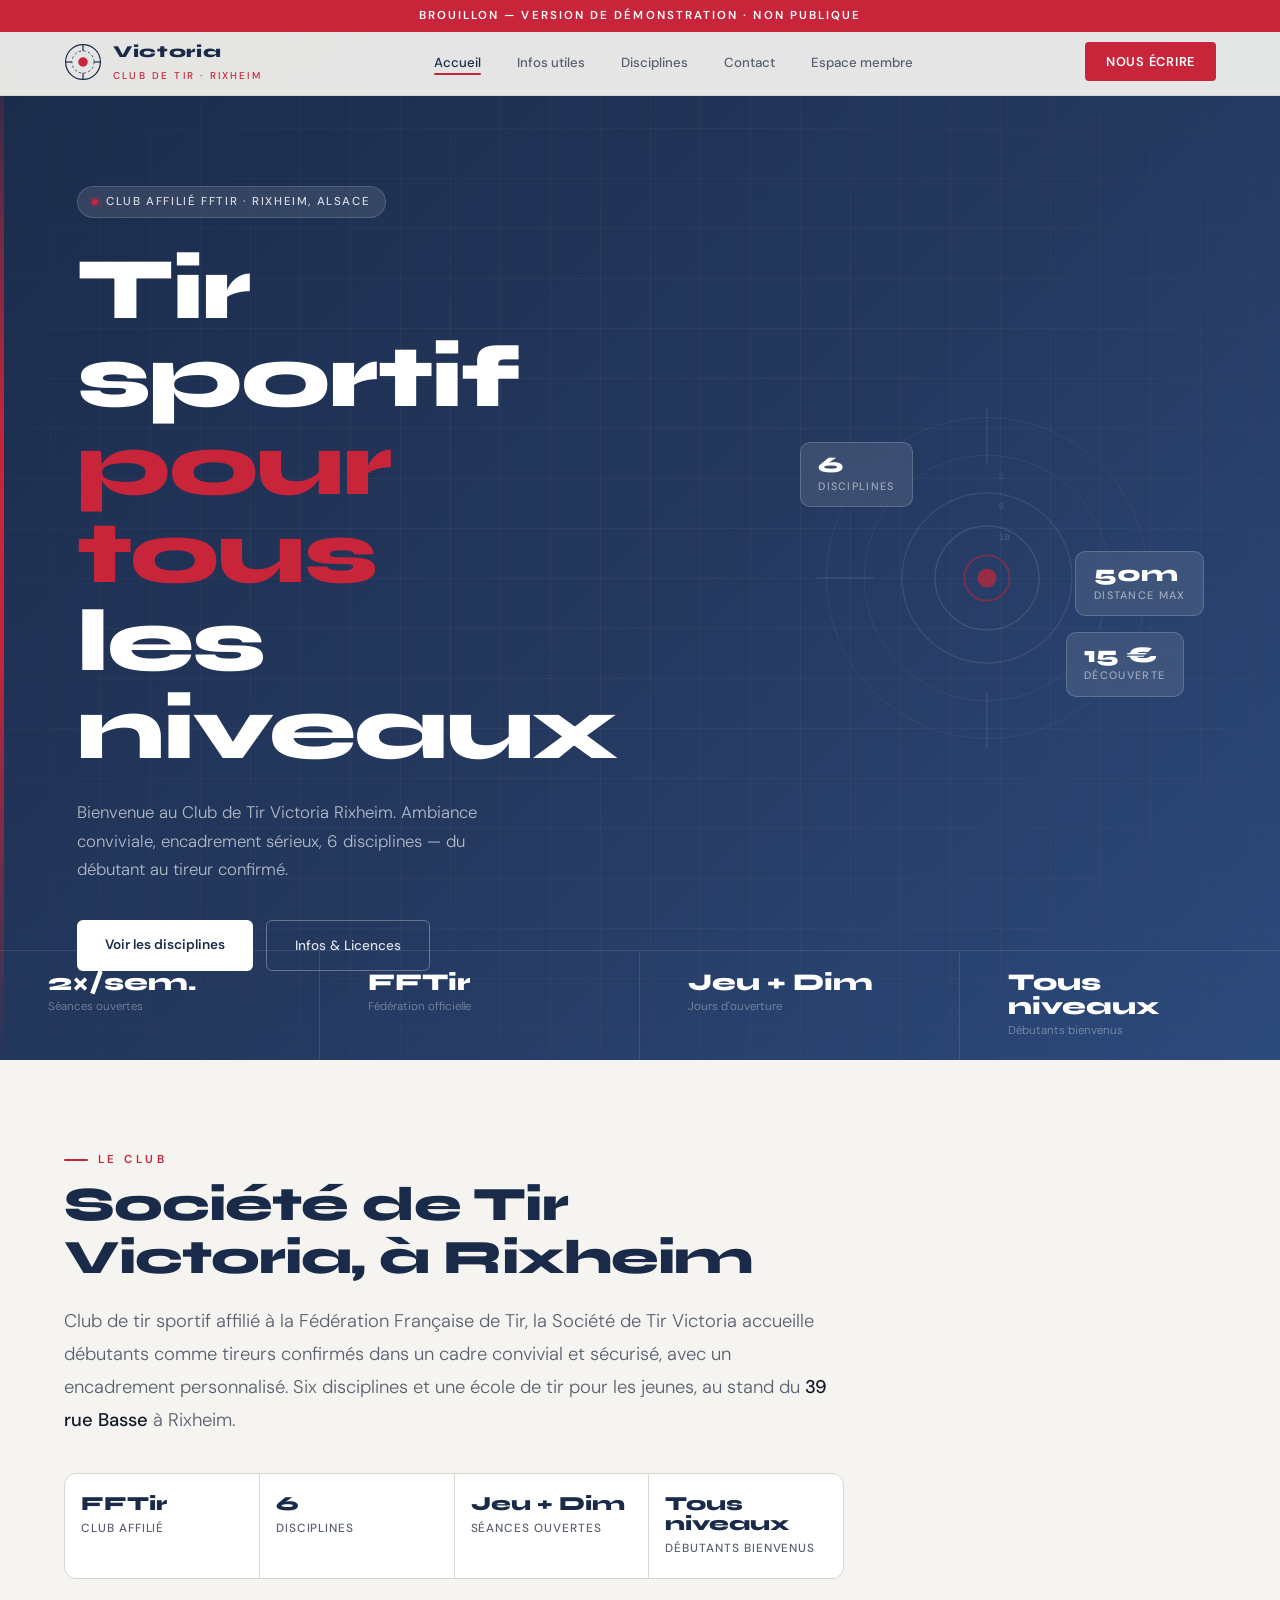
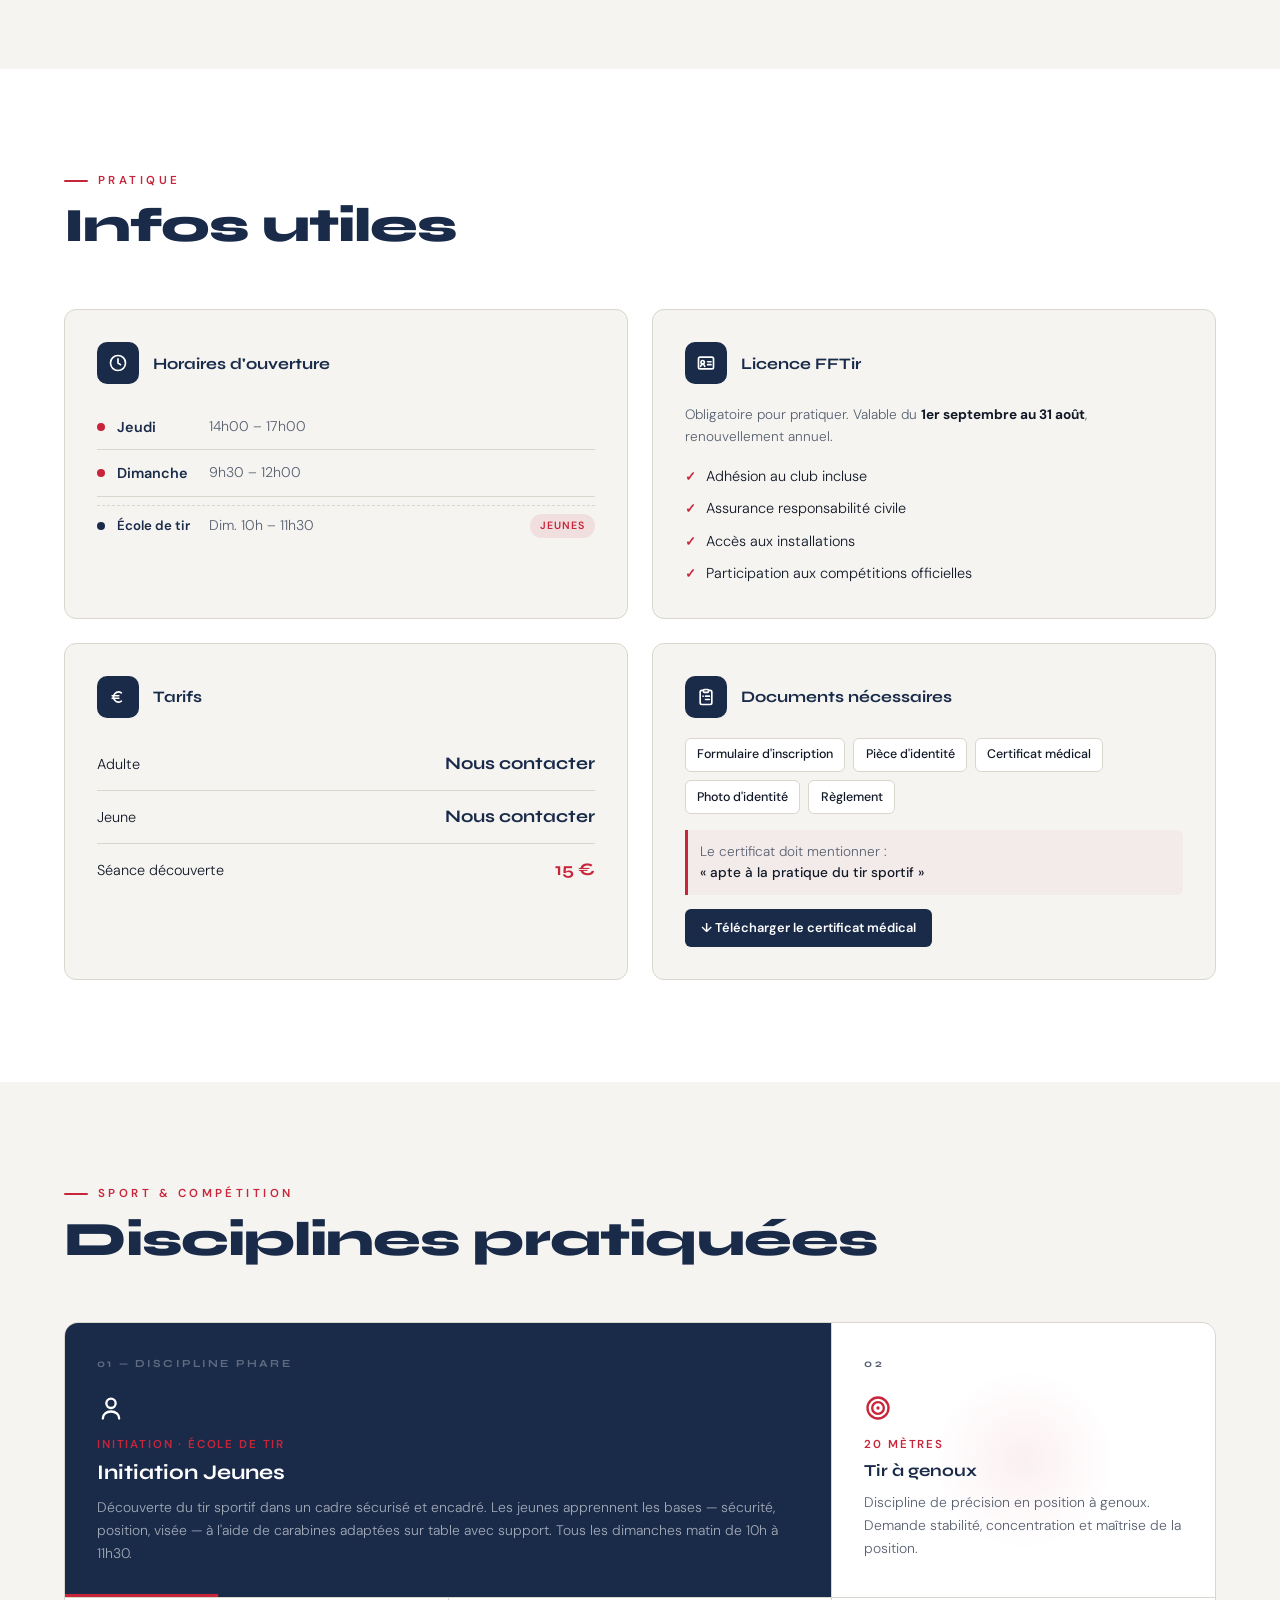
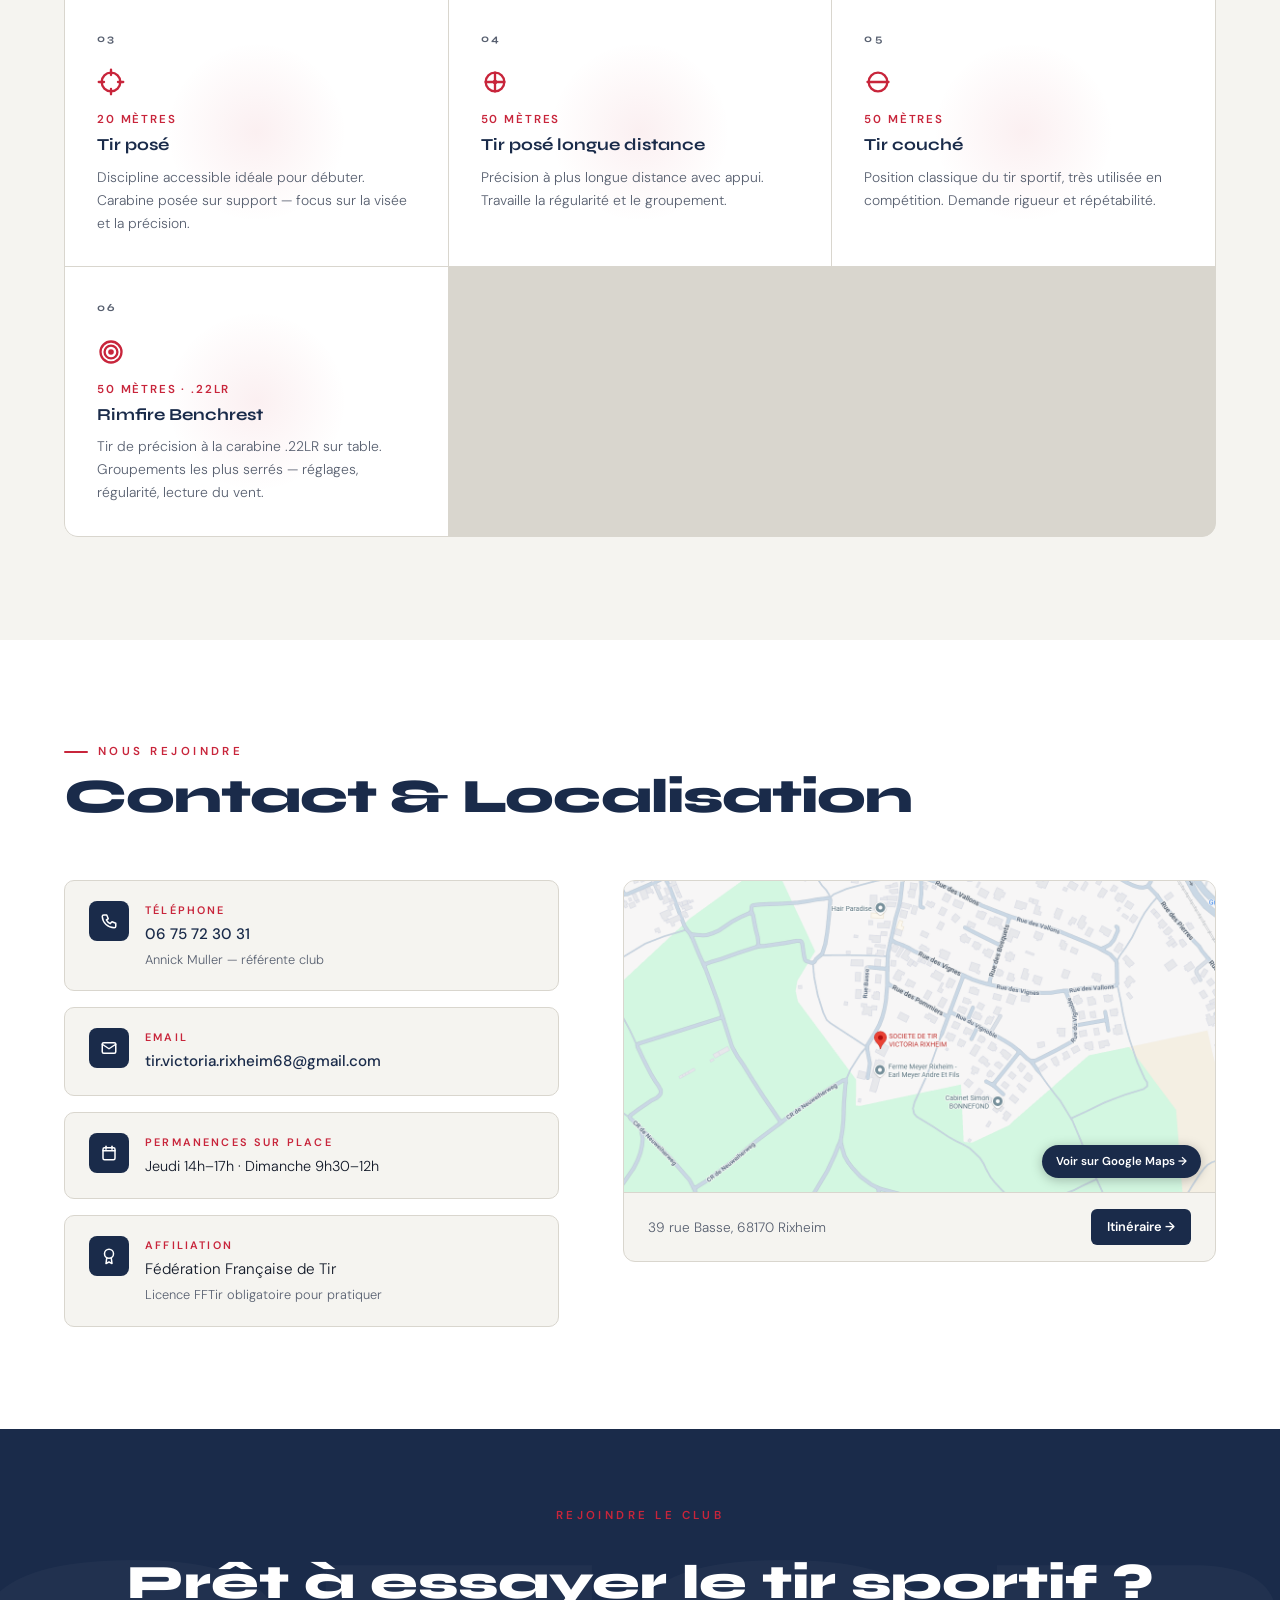
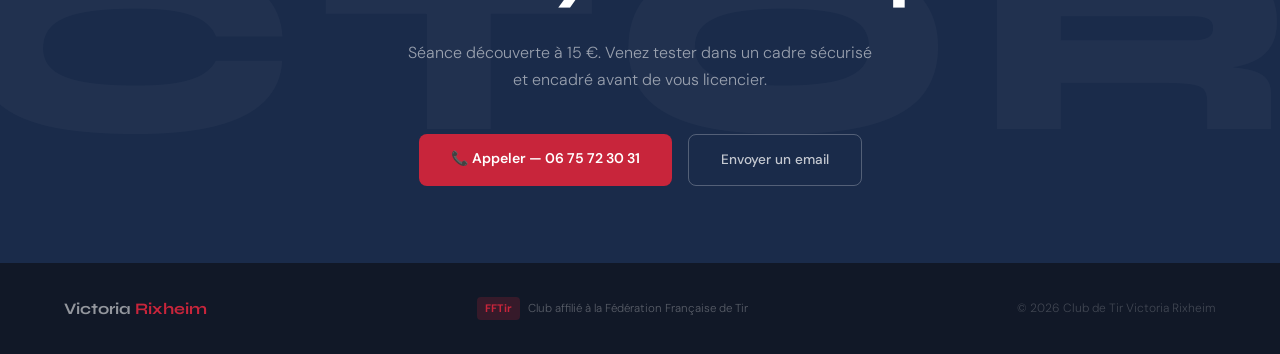
==== commit faf821fc: "Carte : image statique cliquable vers Google Maps (remplace l'iframe) - Ajoute assets/img/carte-rixh" ====
--- a/accueil.html
+++ b/accueil.html
@@ -349,15 +349,18 @@
     </div>
 
     <div class="map-block reveal d2">
-      <iframe
-        class="map-embed"
-        title="Localisation du Club de Tir Victoria — 39 rue Basse, 68170 Rixheim"
-        loading="lazy"
-        referrerpolicy="no-referrer-when-downgrade"
-        src="https://www.google.com/maps?q=39%20rue%20Basse%2C%2068170%20Rixheim&output=embed"></iframe>
+      <a class="map-img-link" data-bind-href="localisation.mapsHref"
+         href="https://maps.google.com/?q=Soci%C3%A9t%C3%A9+de+Tir+Victoria+Rixheim+39+rue+Basse+68170+Rixheim"
+         target="_blank" rel="noopener"
+         aria-label="Ouvrir l'emplacement de la Société de Tir Victoria Rixheim dans Google Maps">
+        <img class="map-img" src="./assets/img/carte-rixheim.png"
+             alt="Carte de localisation — Société de Tir Victoria Rixheim, 39 rue Basse, 68170 Rixheim"
+             loading="lazy" />
+        <span class="map-img-pill" aria-hidden="true">Voir sur Google Maps →</span>
+      </a>
       <div class="map-foot">
         <div class="map-foot-txt" data-bind="localisation.adresse"></div>
-        <a data-bind-href="localisation.mapsHref" target="_blank" rel="noopener" class="map-lnk" href="#">Voir sur Maps →</a>
+        <a data-bind-href="localisation.mapsHref" target="_blank" rel="noopener" class="map-lnk" href="#">Itinéraire →</a>
       </div>
     </div>
   </div>
--- a/assets/css/main.css
+++ b/assets/css/main.css
@@ -309,5 +309,12 @@
 .club-fact-v { font-size:.74rem; font-weight:500; letter-spacing:.08em; text-transform:uppercase; color:var(--muted); }
 @media(max-width:640px){ .club-facts{grid-template-columns:1fr 1fr} }
 
-/* ── CARTE (embed Google Maps) ─── */
-.map-embed { width:100%; flex:1; min-height:300px; border:0; display:block; }
+/* ── CARTE (image cliquable → Google Maps) ─── */
+.map-img-link { position:relative; flex:1; min-height:300px; display:block; overflow:hidden; }
+.map-img { width:100%; height:100%; min-height:300px; object-fit:cover; display:block; transition:transform .4s ease; }
+.map-img-link:hover .map-img { transform:scale(1.04); }
+.map-img-pill {
+  position:absolute; bottom:.85rem; right:.85rem;
+  font-size:.72rem; font-weight:600; color:var(--white); background:var(--navy);
+  padding:.45rem .9rem; border-radius:100px; box-shadow:0 2px 12px rgba(0,0,0,.25);
+}
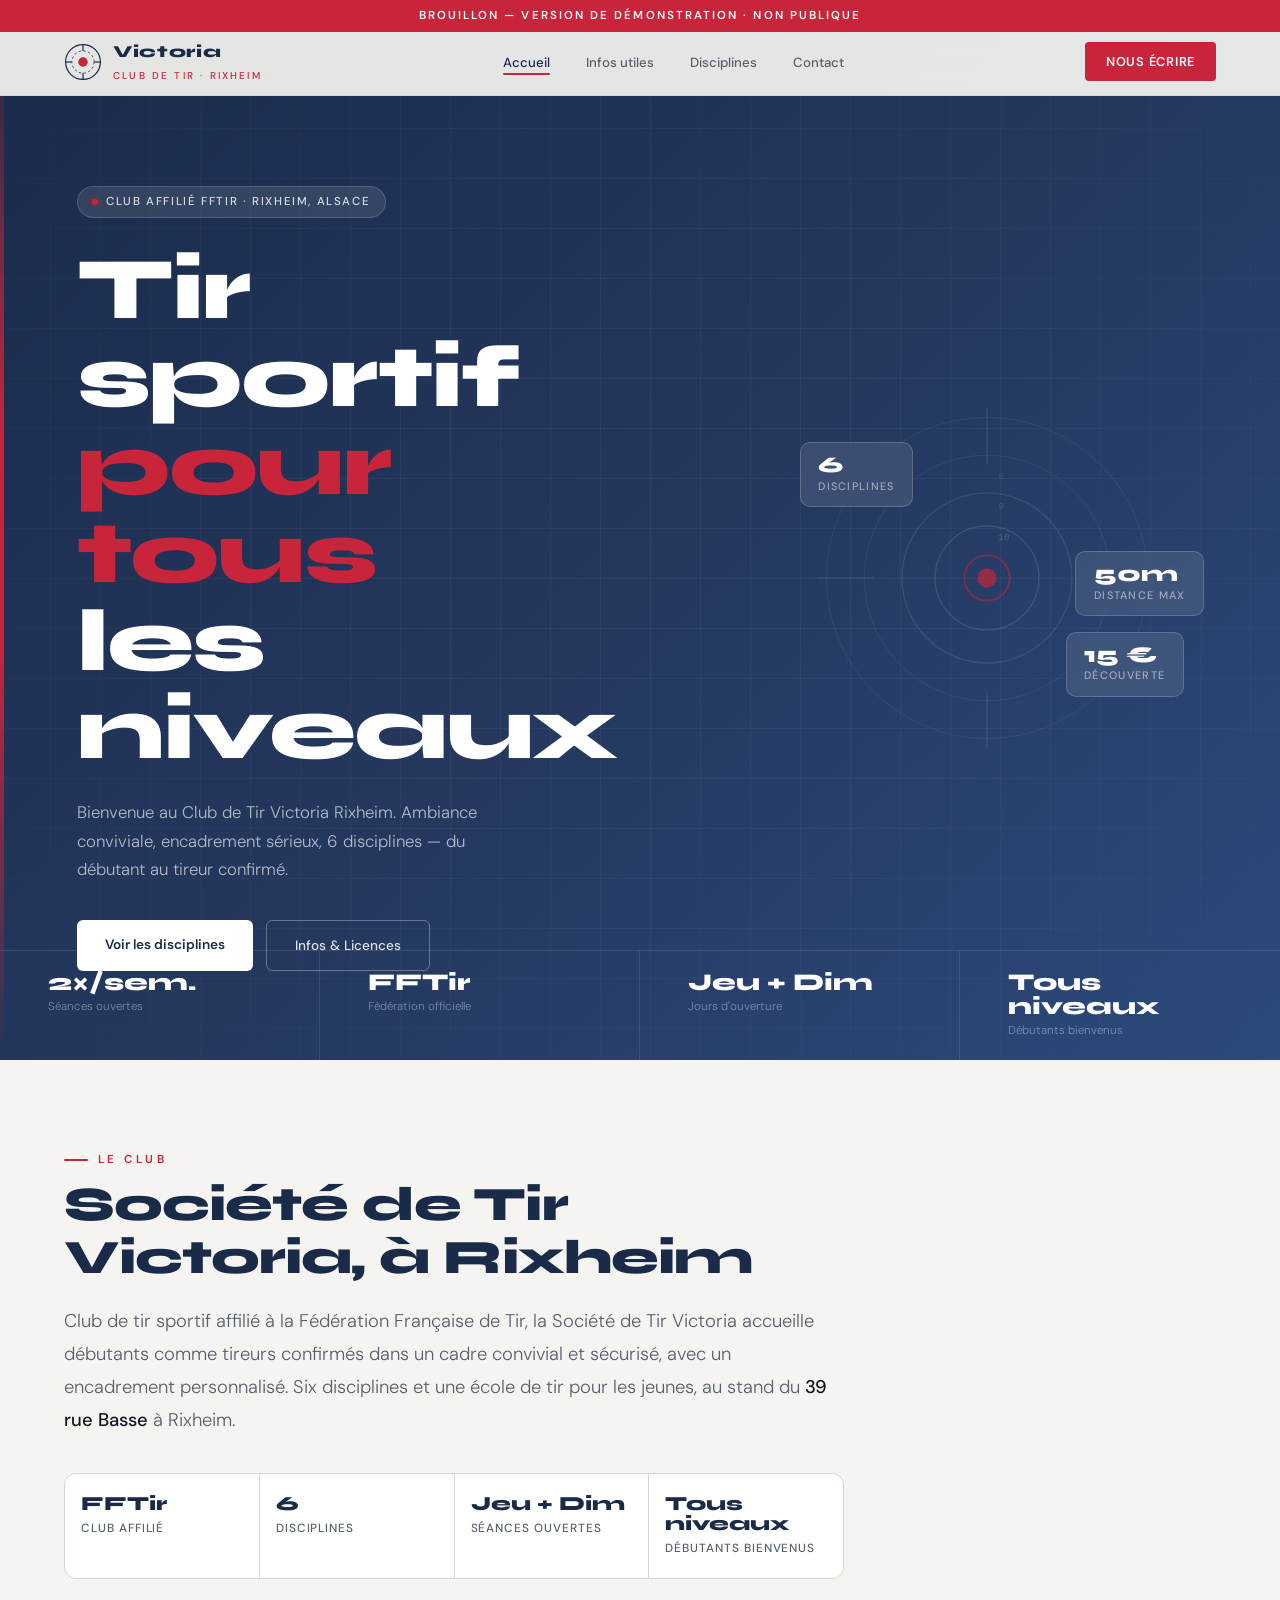
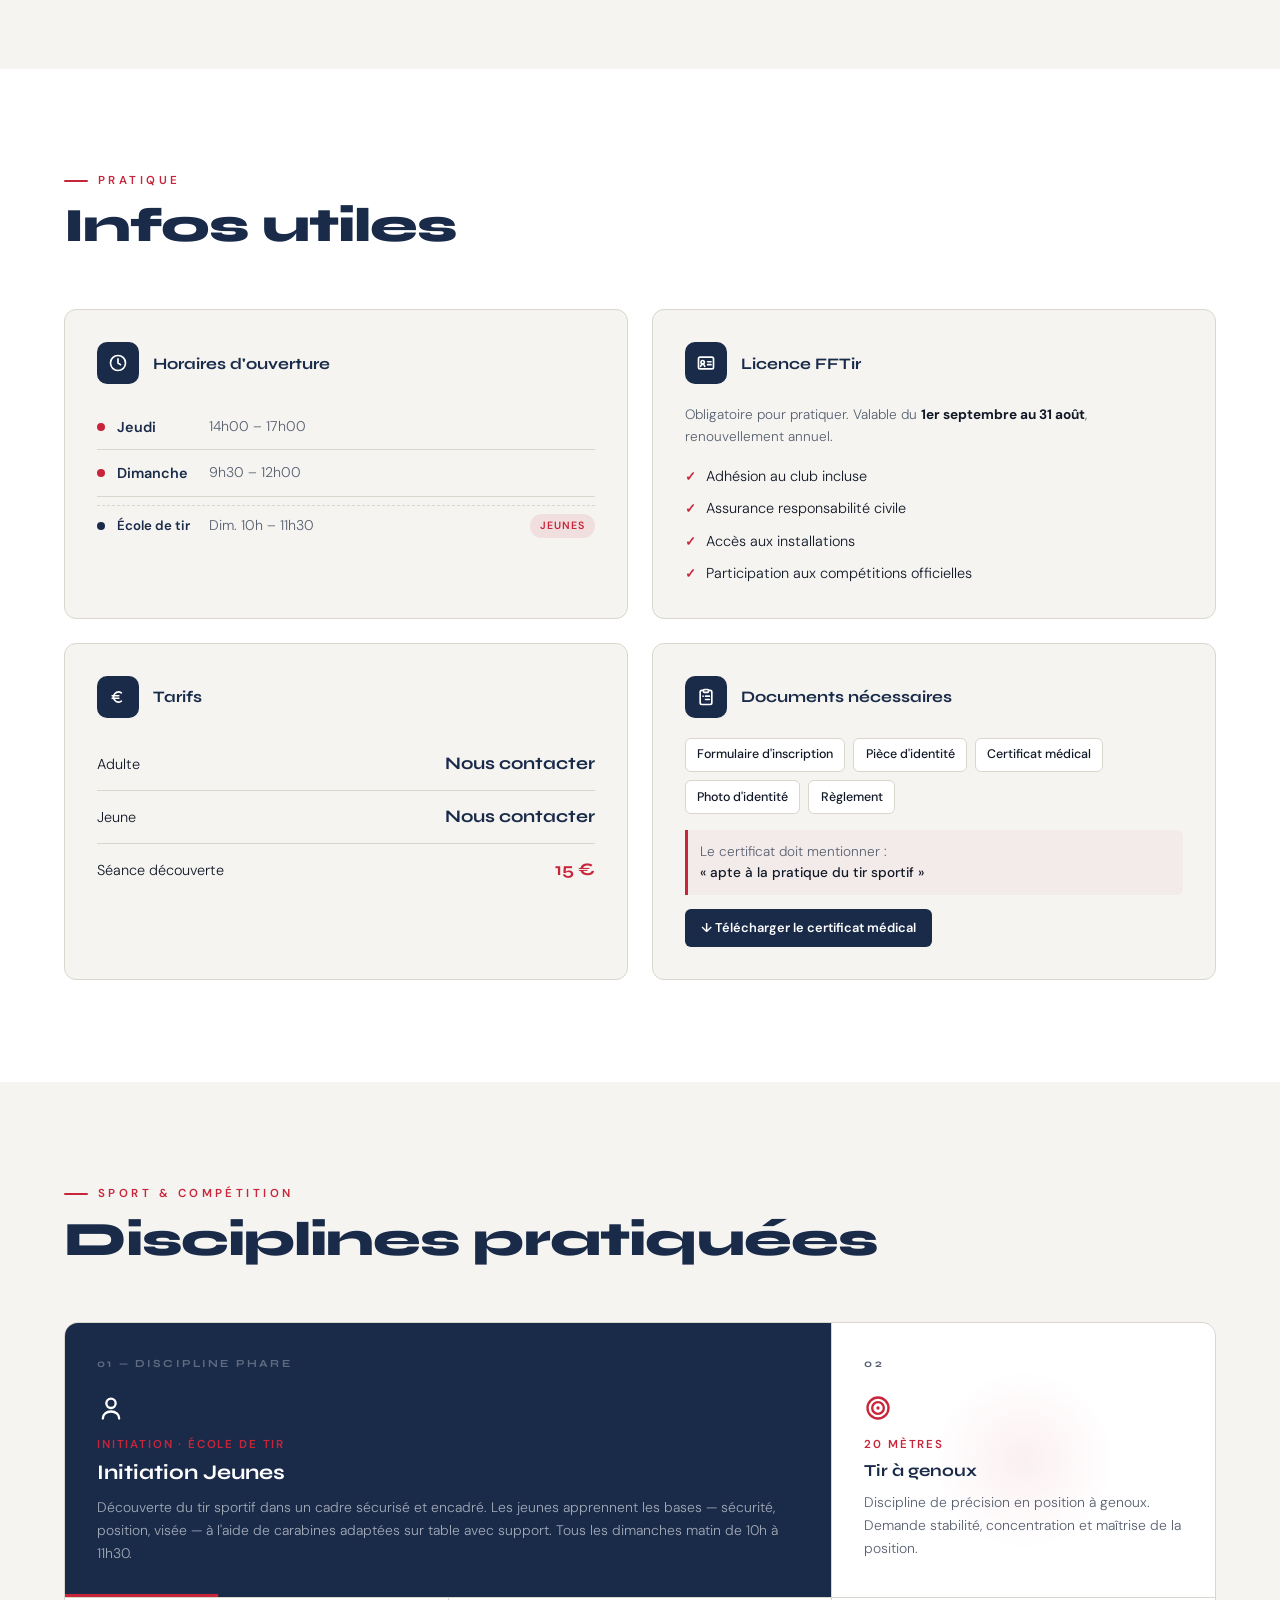
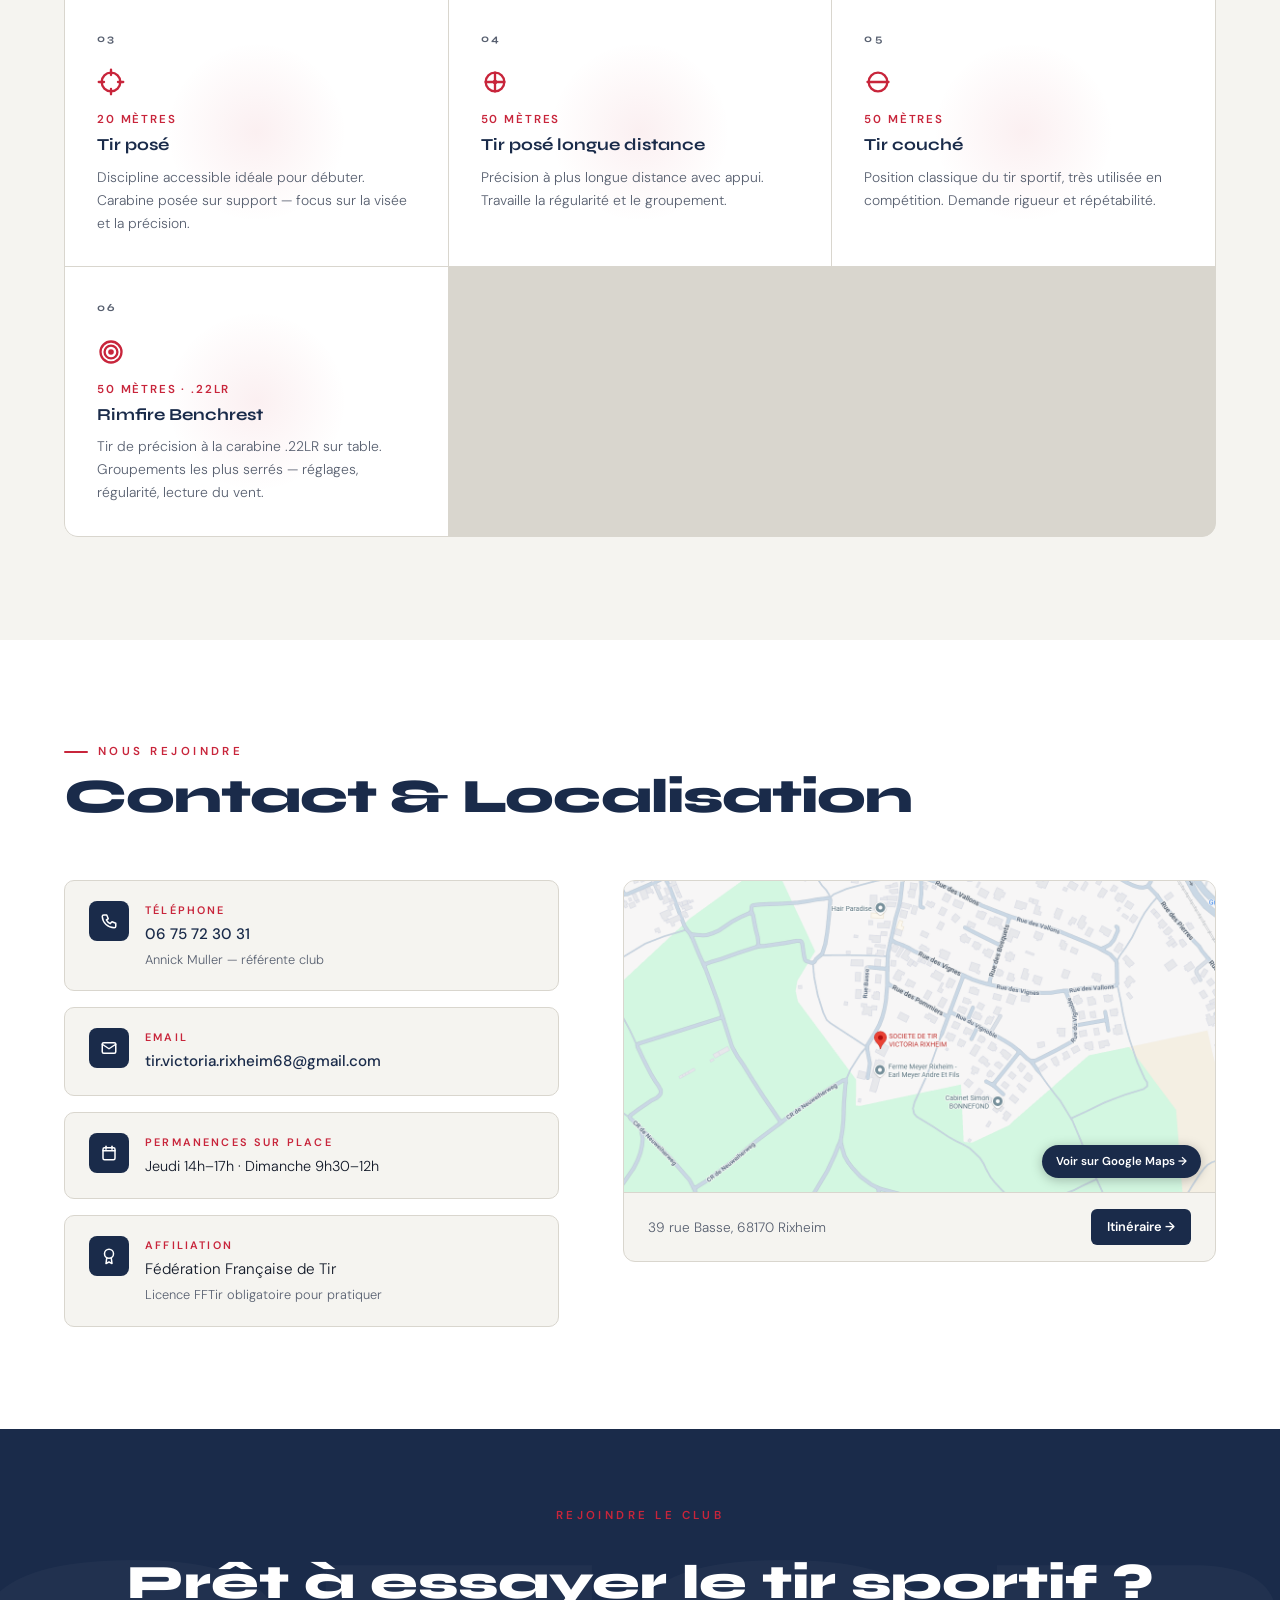
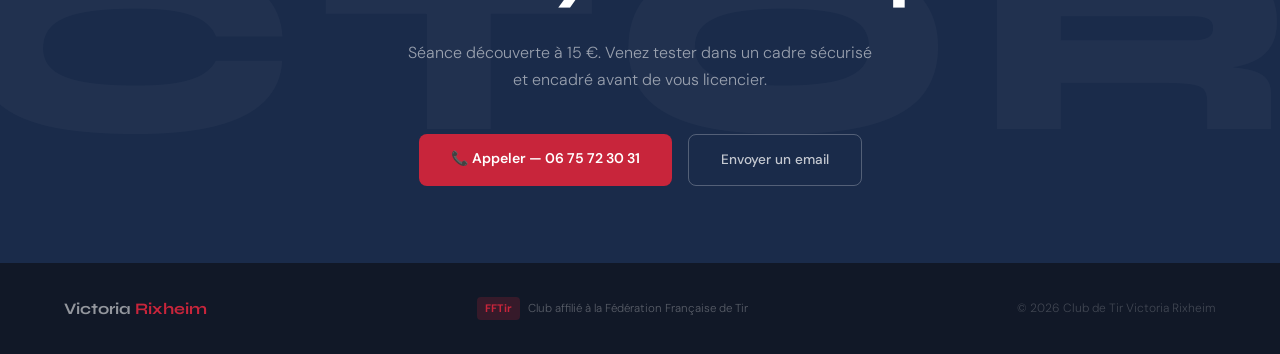
==== commit f32e27c8: "Masque le lien Espace membre de la navigation (en attente de l'auth) Co-Authored-By: Claude Opus 4.8" ====
--- a/accueil.html
+++ b/accueil.html
@@ -95,7 +95,9 @@
     <li><a href="#infos">Infos utiles</a></li>
     <li><a href="#disciplines">Disciplines</a></li>
     <li><a href="#contact">Contact</a></li>
+    <!-- Espace membre masqué (en attente de la mise en place de l'auth) :
     <li><a href="./espace-membre.html">Espace membre</a></li>
+    -->
   </ul>
 
   <a class="nav-cta" data-bind-href="contact.emailHref" href="#">Nous écrire</a>
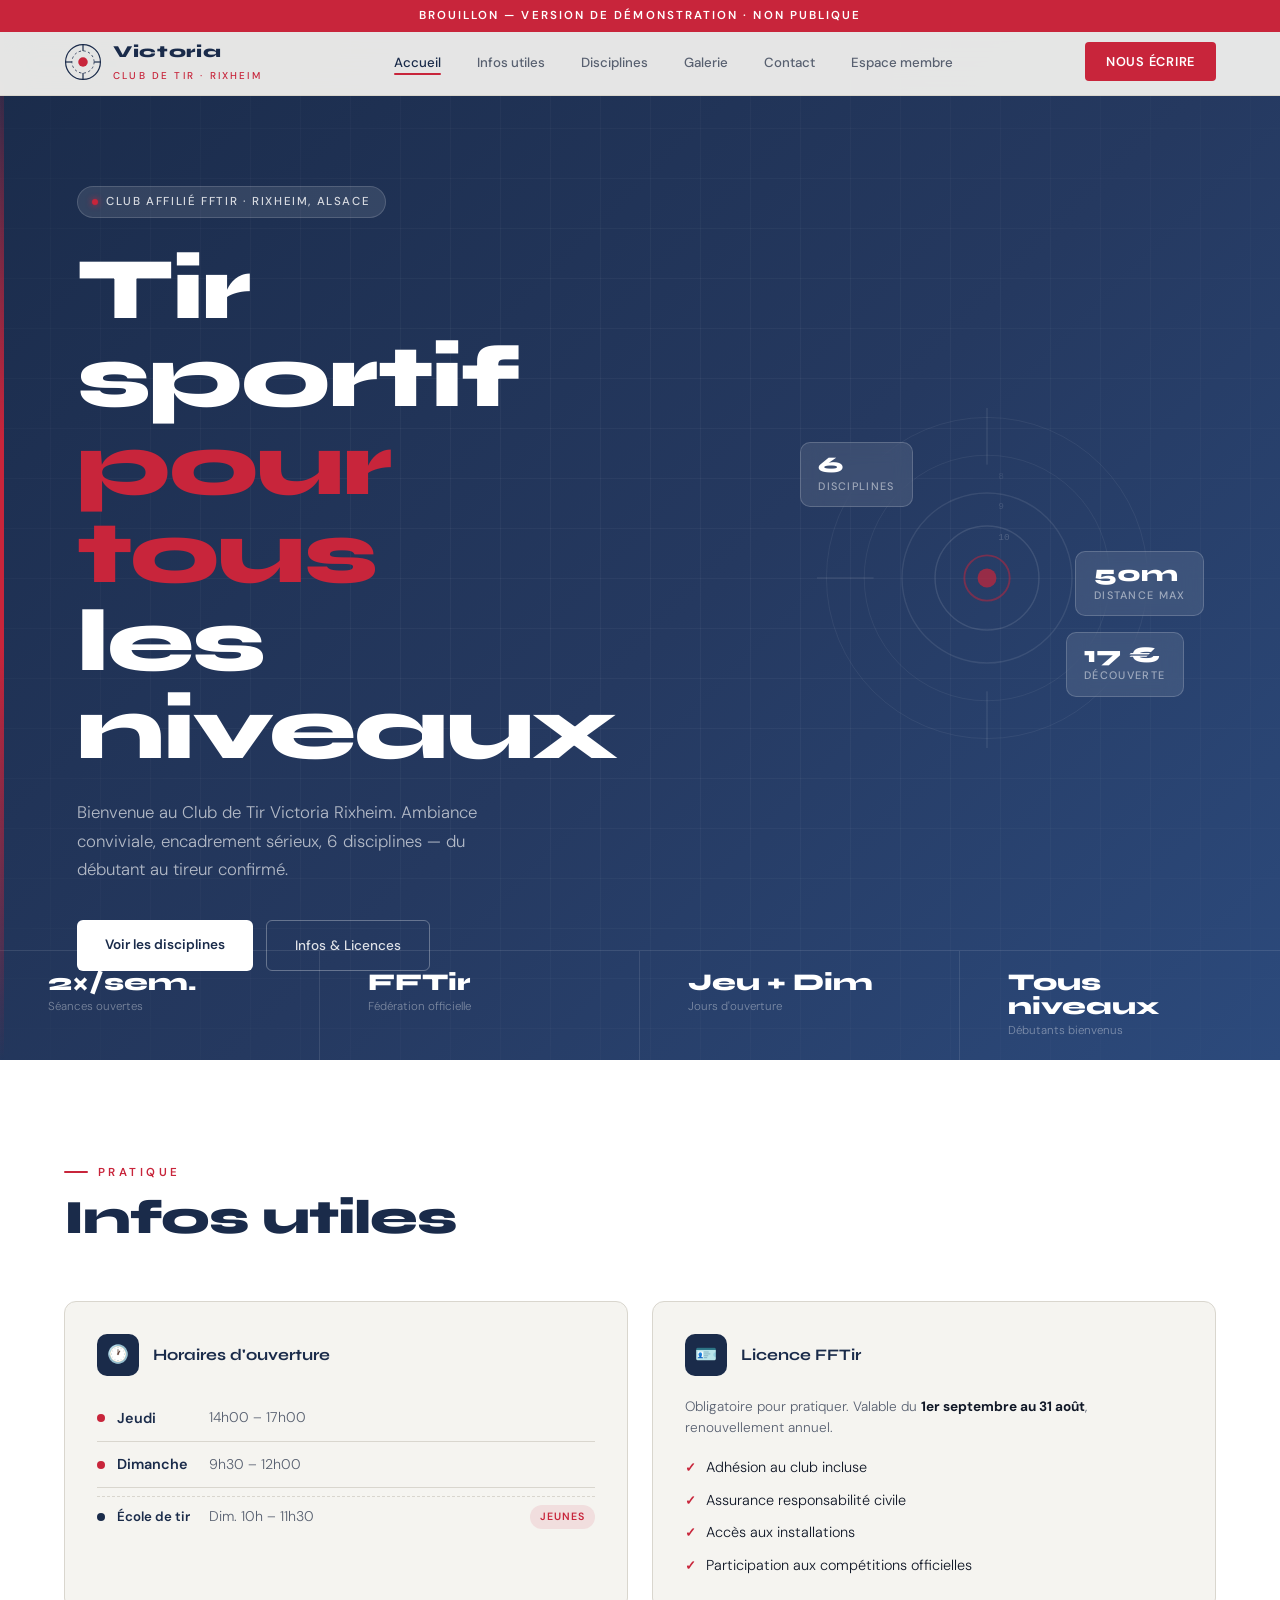
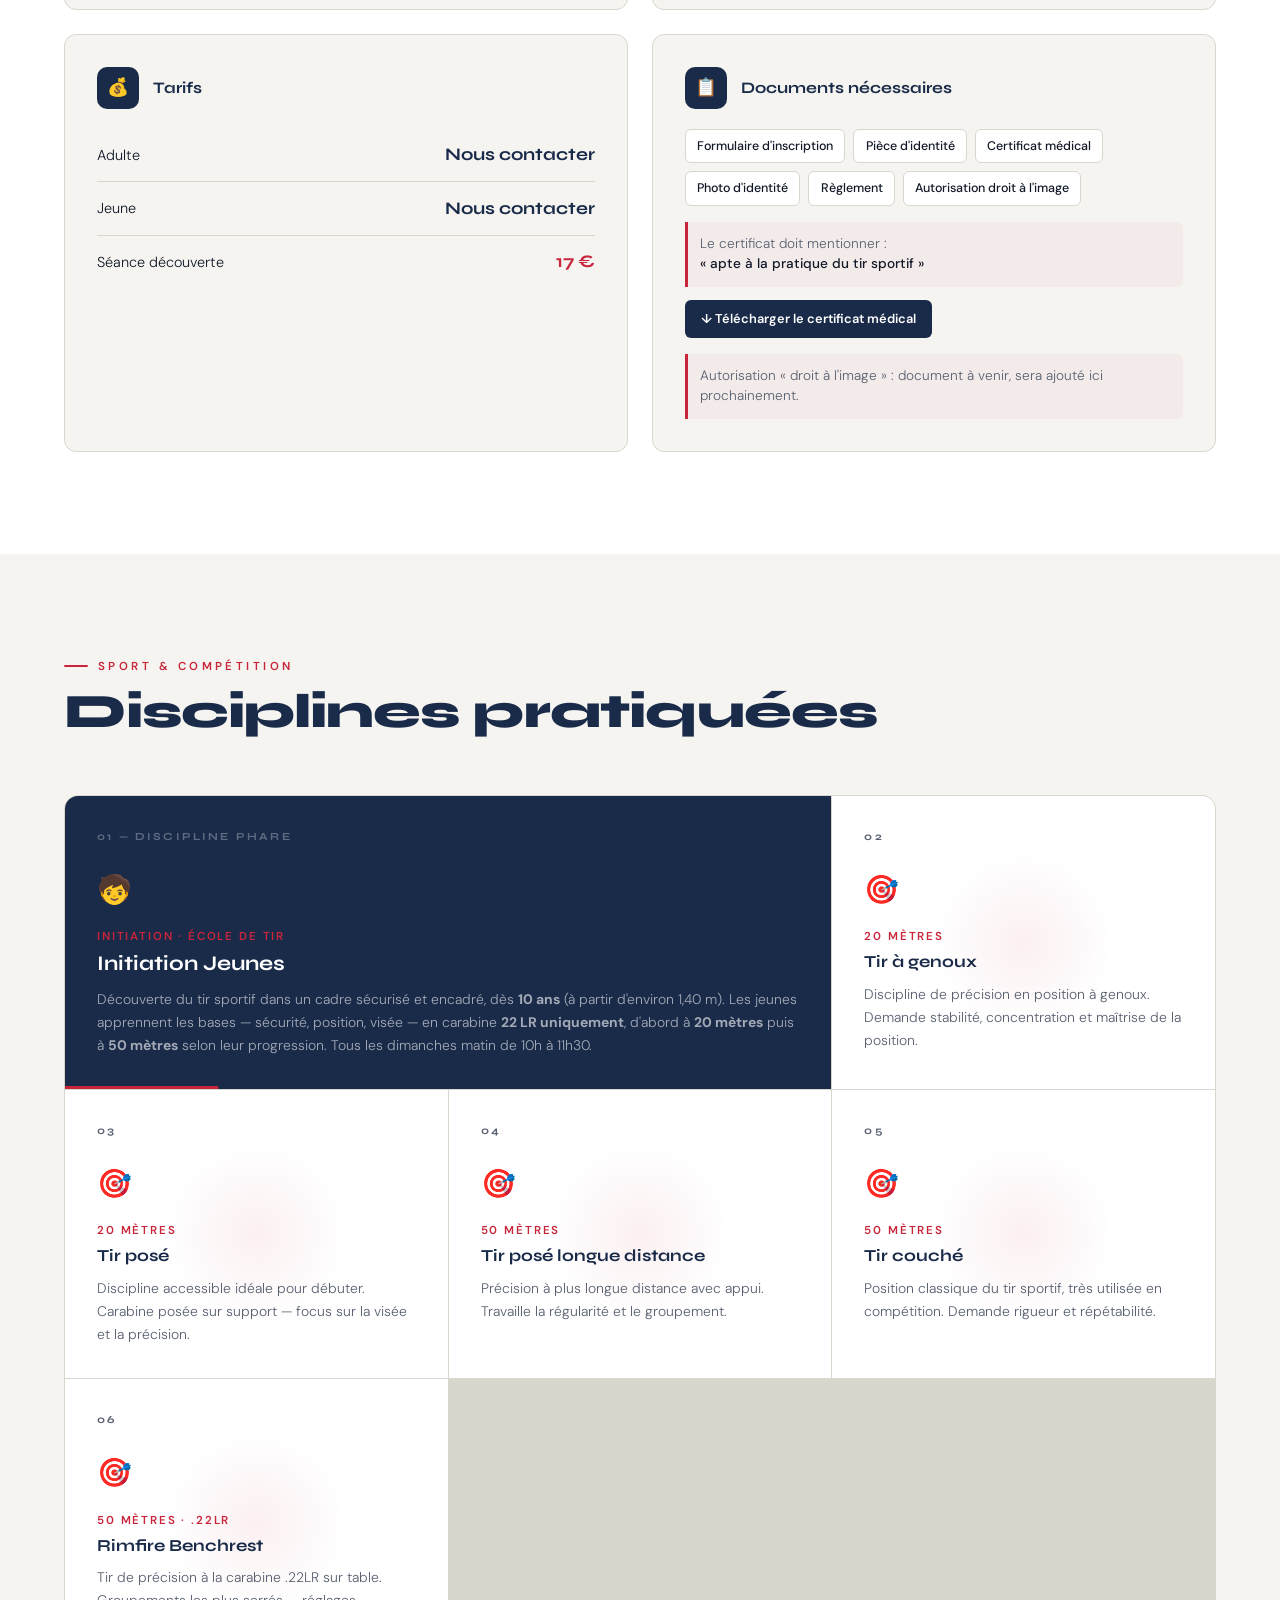
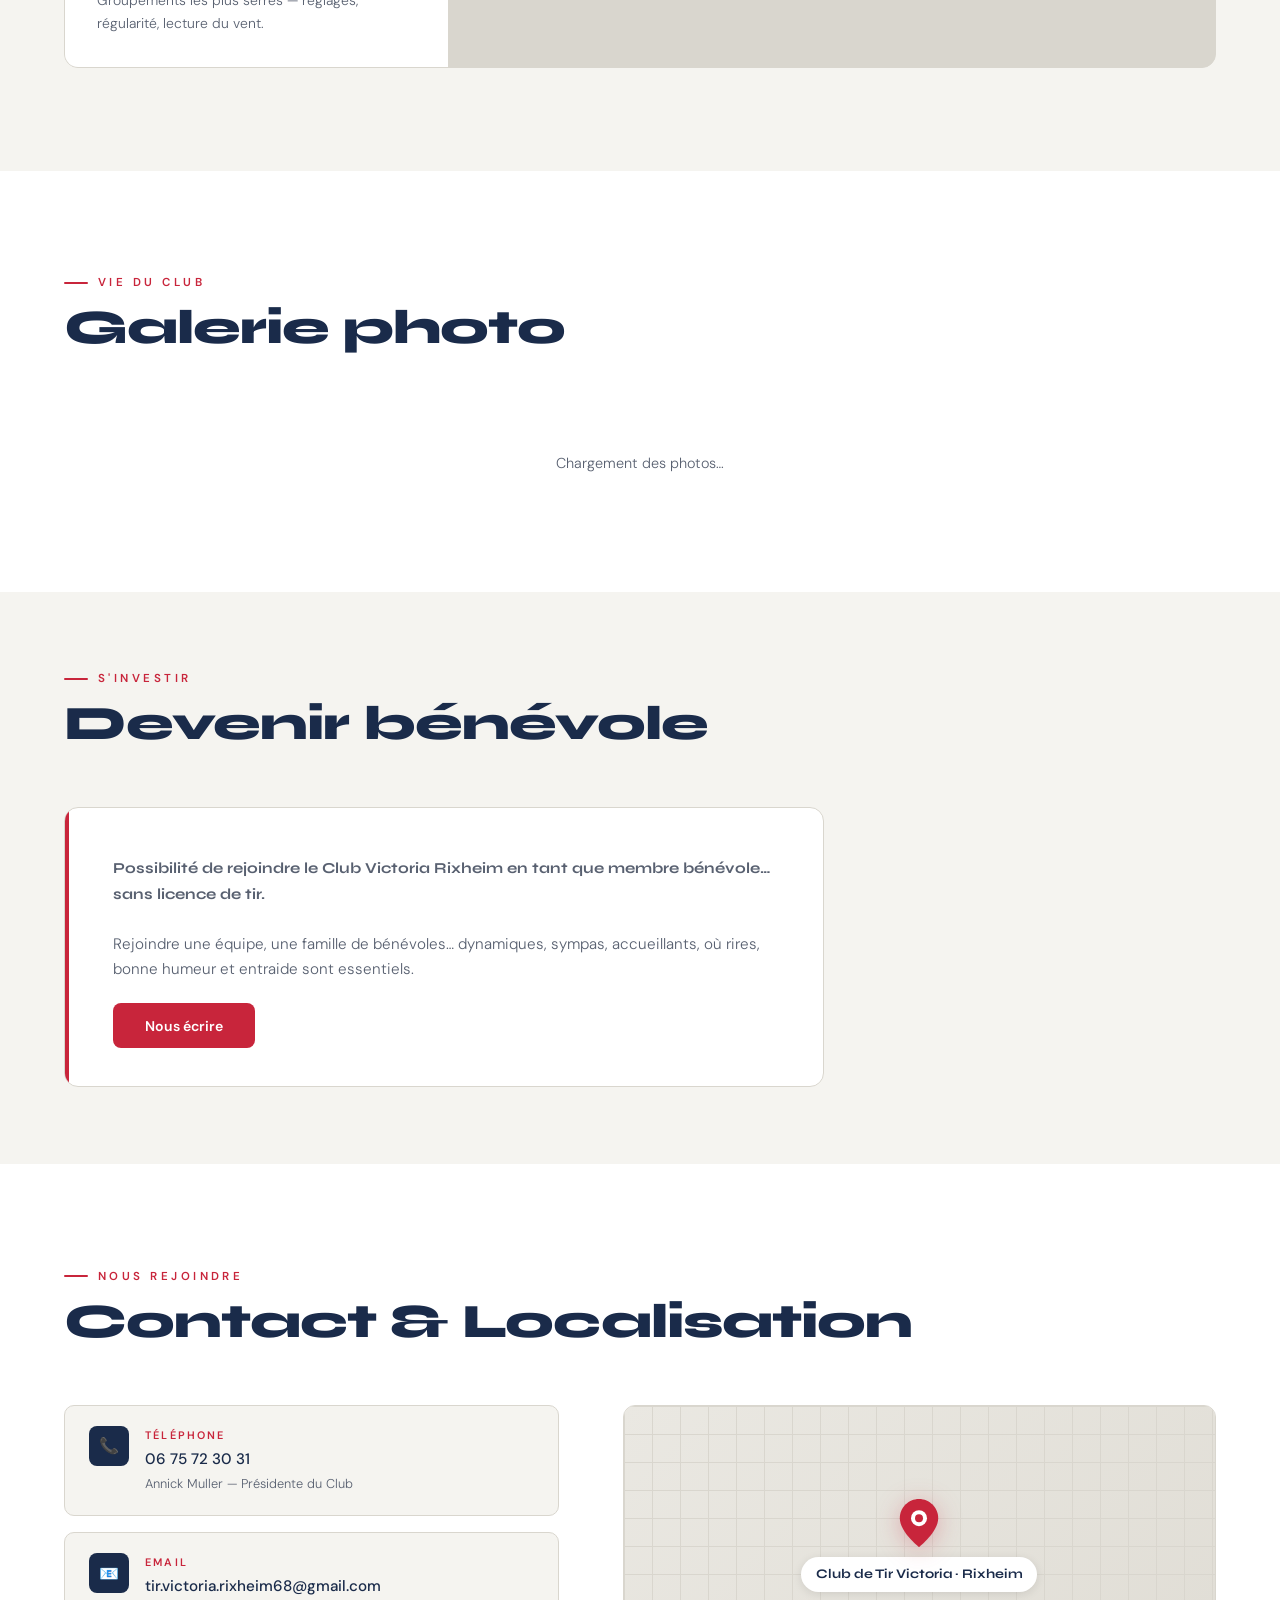
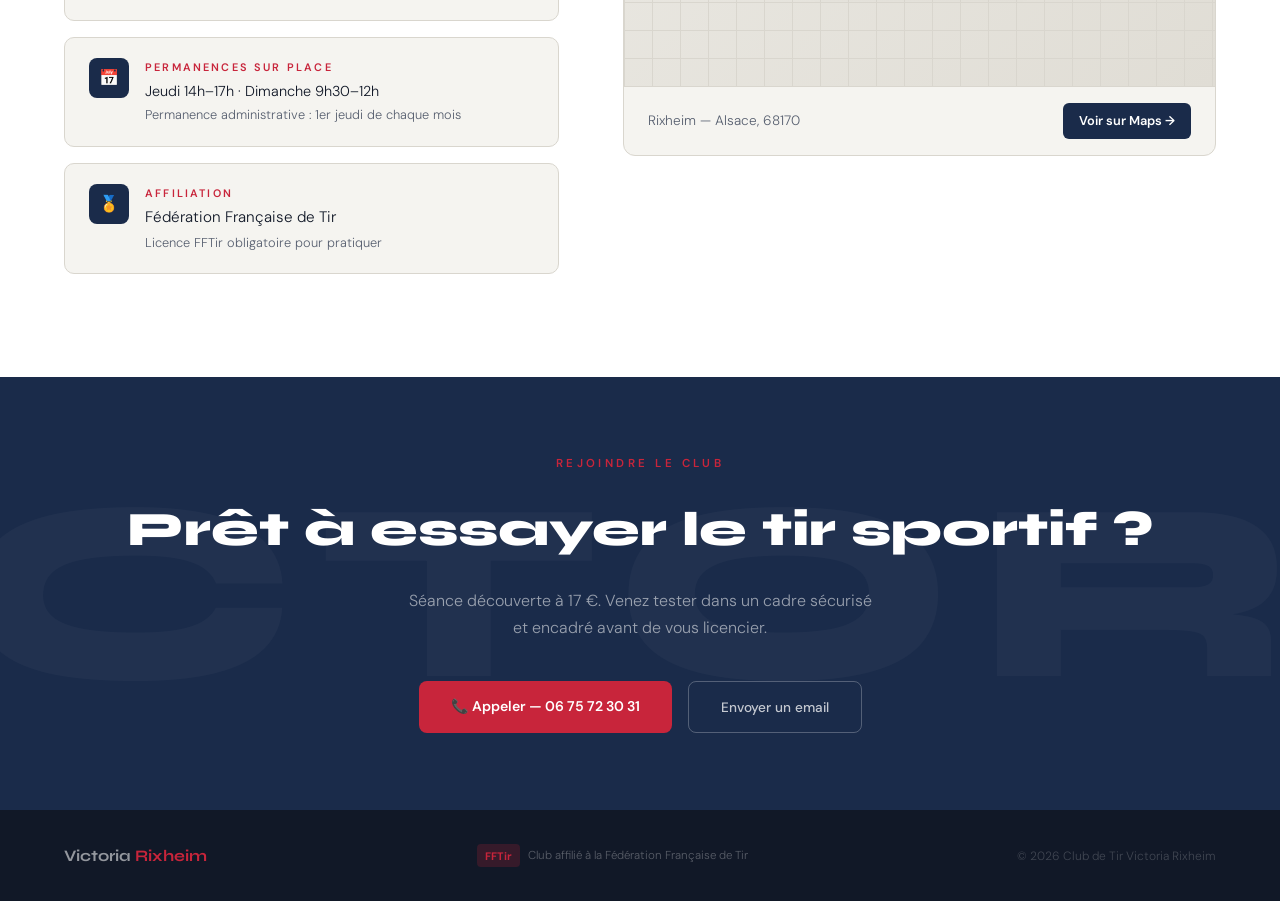
==== commit 05b8d229: "Mise à jour infos club, tarifs, et ajout galerie photo + bénévolat - École de tir jeunes : critères " ====
--- a/accueil.html
+++ b/accueil.html
@@ -17,57 +17,8 @@
   <link rel="stylesheet" href="./assets/css/tokens.css" />
   <link rel="stylesheet" href="./assets/css/main.css" />
   <link rel="stylesheet" href="./assets/css/auth.css" />
-
-  <!-- SEO local : données structurées (prêtes pour la prod, une fois le noindex retiré) -->
-  <script type="application/ld+json">
-  {
-    "@context": "https://schema.org",
-    "@type": "SportsClub",
-    "name": "Club de Tir Victoria Rixheim",
-    "alternateName": "Société de Tir Victoria Rixheim",
-    "sport": "Tir sportif",
-    "url": "https://jgrewis.github.io/site-victoria-rixheim/",
-    "telephone": "+33675723031",
-    "email": "tir.victoria.rixheim68@gmail.com",
-    "address": {
-      "@type": "PostalAddress",
-      "streetAddress": "39 rue Basse",
-      "postalCode": "68170",
-      "addressLocality": "Rixheim",
-      "addressRegion": "Grand Est",
-      "addressCountry": "FR"
-    },
-    "memberOf": {
-      "@type": "Organization",
-      "name": "Fédération Française de Tir",
-      "alternateName": "FFTir"
-    },
-    "openingHoursSpecification": [
-      { "@type": "OpeningHoursSpecification", "dayOfWeek": "Thursday", "opens": "14:00", "closes": "17:00" },
-      { "@type": "OpeningHoursSpecification", "dayOfWeek": "Sunday", "opens": "09:30", "closes": "12:00" }
-    ]
-  }
-  </script>
 </head>
 <body class="has-banner">
-
-<!-- ===== SPRITE D'ICÔNES SVG (remplace les emojis ; aria-hidden via .icon) ===== -->
-<svg width="0" height="0" style="position:absolute" aria-hidden="true" focusable="false">
-  <symbol id="i-clock" viewBox="0 0 24 24"><circle cx="12" cy="12" r="9"/><path d="M12 7v5l3 2"/></symbol>
-  <symbol id="i-license" viewBox="0 0 24 24"><rect x="3" y="5" width="18" height="14" rx="2"/><circle cx="8" cy="11" r="2"/><path d="M5.5 16c.4-1.4 1.4-2.2 2.5-2.2s2.1.8 2.5 2.2"/><line x1="14" y1="10.5" x2="18" y2="10.5"/><line x1="14" y1="14" x2="18" y2="14"/></symbol>
-  <symbol id="i-euro" viewBox="0 0 24 24"><path d="M16 7a6 6 0 1 0 0 10"/><line x1="5" y1="10.5" x2="13" y2="10.5"/><line x1="5" y1="13.5" x2="13" y2="13.5"/></symbol>
-  <symbol id="i-clipboard" viewBox="0 0 24 24"><path d="M9 4H7a2 2 0 0 0-2 2v13a2 2 0 0 0 2 2h10a2 2 0 0 0 2-2V6a2 2 0 0 0-2-2h-2"/><rect x="9" y="3" width="6" height="3.5" rx="1"/><line x1="8.5" y1="11" x2="8.5" y2="11"/><line x1="11.5" y1="11" x2="16" y2="11"/><line x1="11.5" y1="15" x2="16" y2="15"/></symbol>
-  <symbol id="i-phone" viewBox="0 0 24 24"><path d="M5 4h4l2 5-2.5 1.5a11 11 0 0 0 5 5L16 13l5 2v4a2 2 0 0 1-2 2A16 16 0 0 1 3 6a2 2 0 0 1 2-2z"/></symbol>
-  <symbol id="i-mail" viewBox="0 0 24 24"><rect x="3" y="5" width="18" height="14" rx="2"/><path d="m3 7 9 6 9-6"/></symbol>
-  <symbol id="i-calendar" viewBox="0 0 24 24"><rect x="4" y="5" width="16" height="16" rx="2"/><line x1="4" y1="9" x2="20" y2="9"/><line x1="8" y1="3" x2="8" y2="7"/><line x1="16" y1="3" x2="16" y2="7"/></symbol>
-  <symbol id="i-award" viewBox="0 0 24 24"><circle cx="12" cy="9" r="6"/><path d="M9 14.5 8 22l4-2 4 2-1-7.5"/></symbol>
-  <symbol id="i-youth" viewBox="0 0 24 24"><circle cx="12" cy="8" r="4"/><path d="M5 21c0-3.6 3.1-6 7-6s7 2.4 7 6"/></symbol>
-  <symbol id="i-target" viewBox="0 0 24 24"><circle cx="12" cy="12" r="9"/><circle cx="12" cy="12" r="5"/><circle cx="12" cy="12" r="1.4" fill="currentColor" stroke="none"/></symbol>
-  <symbol id="i-crosshair" viewBox="0 0 24 24"><circle cx="12" cy="12" r="8"/><line x1="12" y1="1.5" x2="12" y2="6"/><line x1="12" y1="18" x2="12" y2="22.5"/><line x1="1.5" y1="12" x2="6" y2="12"/><line x1="18" y1="12" x2="22.5" y2="12"/></symbol>
-  <symbol id="i-scope" viewBox="0 0 24 24"><circle cx="12" cy="12" r="8"/><line x1="12" y1="4" x2="12" y2="20"/><line x1="4" y1="12" x2="20" y2="12"/><circle cx="12" cy="12" r="2" fill="currentColor" stroke="none"/></symbol>
-  <symbol id="i-prone" viewBox="0 0 24 24"><circle cx="12" cy="12" r="8"/><line x1="3" y1="12" x2="21" y2="12"/></symbol>
-  <symbol id="i-bullseye" viewBox="0 0 24 24"><circle cx="12" cy="12" r="9"/><circle cx="12" cy="12" r="5.5"/><circle cx="12" cy="12" r="2.4" fill="currentColor" stroke="none"/></symbol>
-</svg>
 
 <!-- BROUILLON BANNER -->
 <div class="draft-banner">Brouillon — version de démonstration · non publique</div>
@@ -94,18 +45,15 @@
     <li><a href="#accueil">Accueil</a></li>
     <li><a href="#infos">Infos utiles</a></li>
     <li><a href="#disciplines">Disciplines</a></li>
+    <li><a href="#galerie">Galerie</a></li>
     <li><a href="#contact">Contact</a></li>
-    <!-- Espace membre masqué (en attente de la mise en place de l'auth) :
     <li><a href="./espace-membre.html">Espace membre</a></li>
-    -->
   </ul>
 
   <a class="nav-cta" data-bind-href="contact.emailHref" href="#">Nous écrire</a>
   <button class="hamburger" id="hbg" aria-label="Menu"><span></span><span></span><span></span></button>
 </nav>
 
-
-<main id="contenu">
 
 <!-- HERO -->
 <section id="accueil">
@@ -142,7 +90,7 @@
         </svg>
       </div>
       <div class="hero-pill pill-1"><div class="pill-val" data-count="6">6</div><div class="pill-lab">Disciplines</div></div>
-      <div class="hero-pill pill-2"><div class="pill-val" data-count="15" data-count-suffix=" €">15 €</div><div class="pill-lab">Découverte</div></div>
+      <div class="hero-pill pill-2"><div class="pill-val" data-count="17" data-count-suffix=" €">17 €</div><div class="pill-lab">Découverte</div></div>
       <div class="hero-pill pill-3"><div class="pill-val" data-count="50" data-count-suffix="m">50m</div><div class="pill-lab">Distance max</div></div>
     </div>
   </div>
@@ -156,27 +104,6 @@
 </section>
 
 
-<!-- LE CLUB -->
-<section id="club">
-  <div class="club-inner reveal">
-    <div class="sec-label">Le club</div>
-    <h2 class="sec-title">Société de Tir Victoria, à Rixheim</h2>
-    <p class="club-lead">
-      Club de tir sportif affilié à la Fédération Française de Tir, la Société de Tir Victoria
-      accueille débutants comme tireurs confirmés dans un cadre convivial et sécurisé, avec un
-      encadrement personnalisé. Six disciplines et une école de tir pour les jeunes, au stand
-      du <strong>39 rue Basse</strong> à Rixheim.
-    </p>
-    <div class="club-facts">
-      <div class="club-fact"><span class="club-fact-k">FFTir</span><span class="club-fact-v">Club affilié</span></div>
-      <div class="club-fact"><span class="club-fact-k">6</span><span class="club-fact-v">Disciplines</span></div>
-      <div class="club-fact"><span class="club-fact-k">Jeu + Dim</span><span class="club-fact-v">Séances ouvertes</span></div>
-      <div class="club-fact"><span class="club-fact-k">Tous niveaux</span><span class="club-fact-v">Débutants bienvenus</span></div>
-    </div>
-  </div>
-</section>
-
-
 <!-- INFOS UTILES -->
 <section id="infos">
   <div class="sec-head reveal">
@@ -187,7 +114,7 @@
 
     <div class="info-card reveal d1">
       <div class="info-card-top">
-        <div class="info-icon-box" aria-hidden="true"><svg class="icon"><use href="#i-clock"/></svg></div>
+        <div class="info-icon-box" aria-hidden="true">🕐</div>
         <div class="info-card-title">Horaires d'ouverture</div>
       </div>
       <div class="horaire-row">
@@ -210,7 +137,7 @@
 
     <div class="info-card reveal d2">
       <div class="info-card-top">
-        <div class="info-icon-box" aria-hidden="true"><svg class="icon"><use href="#i-license"/></svg></div>
+        <div class="info-icon-box" aria-hidden="true">🪪</div>
         <div class="info-card-title">Licence FFTir</div>
       </div>
       <p class="licence-desc">Obligatoire pour pratiquer. Valable du <strong>1er septembre au 31 août</strong>, renouvellement annuel.</p>
@@ -224,7 +151,7 @@
 
     <div class="info-card reveal d3">
       <div class="info-card-top">
-        <div class="info-icon-box" aria-hidden="true"><svg class="icon"><use href="#i-euro"/></svg></div>
+        <div class="info-icon-box" aria-hidden="true">💰</div>
         <div class="info-card-title">Tarifs</div>
       </div>
       <div class="tarif-list">
@@ -236,7 +163,7 @@
 
     <div class="info-card reveal d4">
       <div class="info-card-top">
-        <div class="info-icon-box" aria-hidden="true"><svg class="icon"><use href="#i-clipboard"/></svg></div>
+        <div class="info-icon-box" aria-hidden="true">📋</div>
         <div class="info-card-title">Documents nécessaires</div>
       </div>
       <div class="doc-chips">
@@ -245,9 +172,11 @@
         <span class="doc-chip">Certificat médical</span>
         <span class="doc-chip">Photo d'identité</span>
         <span class="doc-chip">Règlement</span>
+        <span class="doc-chip">Autorisation droit à l'image</span>
       </div>
       <div class="doc-note">Le certificat doit mentionner :<br><strong>« apte à la pratique du tir sportif »</strong></div>
       <a href="https://drive.google.com/file/d/1rznCugt7m54RpUwY4dn-2ULvGLeN2-J2/view" target="_blank" rel="noopener" class="doc-dl">↓ Télécharger le certificat médical</a>
+      <div class="doc-note">Autorisation « droit à l'image » : document à venir, sera ajouté ici prochainement.</div>
     </div>
 
   </div>
@@ -264,42 +193,42 @@
 
     <div class="disc-card feat">
       <div class="disc-num">01 — DISCIPLINE PHARE</div>
-      <svg class="icon disc-icon" aria-hidden="true"><use href="#i-youth"/></svg>
+      <span class="disc-icon" aria-hidden="true">🧒</span>
       <div class="disc-dist">Initiation · École de tir</div>
       <div class="disc-name">Initiation Jeunes</div>
-      <p class="disc-desc">Découverte du tir sportif dans un cadre sécurisé et encadré. Les jeunes apprennent les bases — sécurité, position, visée — à l'aide de carabines adaptées sur table avec support. Tous les dimanches matin de 10h à 11h30.</p>
-    </div>
-
-    <div class="disc-card">
-      <div class="disc-num">02</div><svg class="icon disc-icon" aria-hidden="true"><use href="#i-target"/></svg>
+      <p class="disc-desc">Découverte du tir sportif dans un cadre sécurisé et encadré, dès <strong>10 ans</strong> (à partir d'environ 1,40 m). Les jeunes apprennent les bases — sécurité, position, visée — en carabine <strong>22 LR uniquement</strong>, d'abord à <strong>20 mètres</strong> puis à <strong>50 mètres</strong> selon leur progression. Tous les dimanches matin de 10h à 11h30.</p>
+    </div>
+
+    <div class="disc-card">
+      <div class="disc-num">02</div><span class="disc-icon" aria-hidden="true">🎯</span>
       <div class="disc-dist">20 mètres</div>
       <div class="disc-name">Tir à genoux</div>
       <p class="disc-desc">Discipline de précision en position à genoux. Demande stabilité, concentration et maîtrise de la position.</p>
     </div>
 
     <div class="disc-card">
-      <div class="disc-num">03</div><svg class="icon disc-icon" aria-hidden="true"><use href="#i-crosshair"/></svg>
+      <div class="disc-num">03</div><span class="disc-icon" aria-hidden="true">🎯</span>
       <div class="disc-dist">20 mètres</div>
       <div class="disc-name">Tir posé</div>
       <p class="disc-desc">Discipline accessible idéale pour débuter. Carabine posée sur support — focus sur la visée et la précision.</p>
     </div>
 
     <div class="disc-card">
-      <div class="disc-num">04</div><svg class="icon disc-icon" aria-hidden="true"><use href="#i-scope"/></svg>
+      <div class="disc-num">04</div><span class="disc-icon" aria-hidden="true">🎯</span>
       <div class="disc-dist">50 mètres</div>
       <div class="disc-name">Tir posé longue distance</div>
       <p class="disc-desc">Précision à plus longue distance avec appui. Travaille la régularité et le groupement.</p>
     </div>
 
     <div class="disc-card">
-      <div class="disc-num">05</div><svg class="icon disc-icon" aria-hidden="true"><use href="#i-prone"/></svg>
+      <div class="disc-num">05</div><span class="disc-icon" aria-hidden="true">🎯</span>
       <div class="disc-dist">50 mètres</div>
       <div class="disc-name">Tir couché</div>
       <p class="disc-desc">Position classique du tir sportif, très utilisée en compétition. Demande rigueur et répétabilité.</p>
     </div>
 
     <div class="disc-card">
-      <div class="disc-num">06</div><svg class="icon disc-icon" aria-hidden="true"><use href="#i-bullseye"/></svg>
+      <div class="disc-num">06</div><span class="disc-icon" aria-hidden="true">🎯</span>
       <div class="disc-dist">50 mètres · .22LR</div>
       <div class="disc-name">Rimfire Benchrest</div>
       <p class="disc-desc">Tir de précision à la carabine .22LR sur table. Groupements les plus serrés — réglages, régularité, lecture du vent.</p>
@@ -309,6 +238,32 @@
 </section>
 
 
+<!-- GALERIE -->
+<section id="galerie">
+  <div class="sec-head reveal">
+    <div class="sec-label">Vie du club</div>
+    <h2 class="sec-title">Galerie photo</h2>
+  </div>
+  <div class="gallery-grid" id="galleryGrid">
+    <p class="gallery-empty">Chargement des photos…</p>
+  </div>
+</section>
+
+
+<!-- BÉNÉVOLAT -->
+<section id="benevolat">
+  <div class="sec-head reveal">
+    <div class="sec-label">S'investir</div>
+    <h2 class="sec-title">Devenir bénévole</h2>
+  </div>
+  <div class="benevole-card reveal">
+    <p class="benevole-lead">Possibilité de rejoindre le Club Victoria Rixheim en tant que <strong>membre bénévole</strong>… sans licence de tir.</p>
+    <p>Rejoindre une équipe, une famille de bénévoles… dynamiques, sympas, accueillants, où rires, bonne humeur et entraide sont essentiels.</p>
+    <a class="btn-red" data-bind-href="contact.emailHref" href="#">Nous écrire</a>
+  </div>
+</section>
+
+
 <!-- CONTACT -->
 <section id="contact">
   <div class="sec-head reveal">
@@ -319,7 +274,7 @@
 
     <div class="contact-items">
       <div class="contact-item reveal">
-        <div class="ci-icon" aria-hidden="true"><svg class="icon"><use href="#i-phone"/></svg></div>
+        <div class="ci-icon" aria-hidden="true">📞</div>
         <div>
           <div class="ci-label">Téléphone</div>
           <div class="ci-value"><a data-bind-href="contact.phoneHref" data-bind="contact.phone" href="#"></a></div>
@@ -327,21 +282,22 @@
         </div>
       </div>
       <div class="contact-item reveal d1">
-        <div class="ci-icon" aria-hidden="true"><svg class="icon"><use href="#i-mail"/></svg></div>
+        <div class="ci-icon" aria-hidden="true">📧</div>
         <div>
           <div class="ci-label">Email</div>
           <div class="ci-value"><a data-bind-href="contact.emailHref" data-bind="contact.email" href="#"></a></div>
         </div>
       </div>
       <div class="contact-item reveal d2">
-        <div class="ci-icon" aria-hidden="true"><svg class="icon"><use href="#i-calendar"/></svg></div>
+        <div class="ci-icon" aria-hidden="true">📅</div>
         <div>
           <div class="ci-label">Permanences sur place</div>
           <div class="ci-value sm" data-bind="horaires.short"></div>
+          <div class="ci-sub">Permanence administrative : <span data-bind="horaires.permanence"></span></div>
         </div>
       </div>
       <div class="contact-item reveal d3">
-        <div class="ci-icon" aria-hidden="true"><svg class="icon"><use href="#i-award"/></svg></div>
+        <div class="ci-icon" aria-hidden="true">🏅</div>
         <div>
           <div class="ci-label">Affiliation</div>
           <div class="ci-value" data-bind="affiliation.label"></div>
@@ -351,18 +307,20 @@
     </div>
 
     <div class="map-block reveal d2">
-      <a class="map-img-link" data-bind-href="localisation.mapsHref"
-         href="https://maps.google.com/?q=Soci%C3%A9t%C3%A9+de+Tir+Victoria+Rixheim+39+rue+Basse+68170+Rixheim"
-         target="_blank" rel="noopener"
-         aria-label="Ouvrir l'emplacement de la Société de Tir Victoria Rixheim dans Google Maps">
-        <img class="map-img" src="./assets/img/carte-rixheim.png"
-             alt="Carte de localisation — Société de Tir Victoria Rixheim, 39 rue Basse, 68170 Rixheim"
-             loading="lazy" />
-        <span class="map-img-pill" aria-hidden="true">Voir sur Google Maps →</span>
-      </a>
+      <div class="map-ph">
+        <div class="map-grid-bg"></div>
+        <div class="map-center">
+          <svg class="map-pin-svg" viewBox="0 0 48 60" fill="none" aria-hidden="true">
+            <path d="M24 0C10.745 0 0 10.745 0 24c0 17.25 24 36 24 36s24-18.75 24-36C48 10.745 37.255 0 24 0z" fill="#C8253B"/>
+            <circle cx="24" cy="24" r="10" fill="white"/>
+            <circle cx="24" cy="24" r="5" fill="#C8253B"/>
+          </svg>
+          <div class="map-lbl">Club de Tir Victoria · Rixheim</div>
+        </div>
+      </div>
       <div class="map-foot">
-        <div class="map-foot-txt" data-bind="localisation.adresse"></div>
-        <a data-bind-href="localisation.mapsHref" target="_blank" rel="noopener" class="map-lnk" href="#">Itinéraire →</a>
+        <div class="map-foot-txt" data-bind="localisation.ville"></div>
+        <a data-bind-href="localisation.mapsHref" target="_blank" rel="noopener" class="map-lnk" href="#">Voir sur Maps →</a>
       </div>
     </div>
   </div>
@@ -380,8 +338,6 @@
   </div>
 </section>
 
-</main>
-
 
 <!-- FOOTER -->
 <footer>
@@ -391,13 +347,18 @@
 </footer>
 
 
-<!-- ===== AUTH DÉSACTIVÉE TEMPORAIREMENT — garde de session commentée (test présidente) =====
-     Pour réactiver : dé-commenter le bloc <script> ci-dessous.
+<!-- LIGHTBOX GALERIE -->
+<div class="lightbox" id="lightbox">
+  <button class="lightbox-close" id="lightboxClose" aria-label="Fermer">✕</button>
+  <img class="lightbox-img" id="lightboxImg" alt="" />
+</div>
+
+
 <script type="module">
   import { requireAuth } from './assets/js/guard.js';
   await requireAuth();
 </script>
-===== fin du bloc commenté ===== -->
 <script type="module" src="./assets/js/ui.js"></script>
+<script type="module" src="./assets/js/gallery.js"></script>
 </body>
 </html>
--- a/assets/css/main.css
+++ b/assets/css/main.css
@@ -110,11 +110,7 @@
 .stat-item:last-child { border-right:none; }
 .stat-val { font-family:'Syne',sans-serif; font-size:1.5rem; font-weight:800; color:var(--white); line-height:1; }
 .stat-lab { font-size:.72rem; color:rgba(255,255,255,.4); margin-top:2px; }
-@media(max-width:640px){
-  .hero-stats{ grid-template-columns:repeat(2,minmax(0,1fr)); }
-  .stat-item{ padding:1.1rem 1.1rem; }
-  .stat-val{ font-size:1.25rem; }
-}
+@media(max-width:640px){ .hero-stats{grid-template-columns:1fr 1fr} }
 
 /* ── SECTION HEADER ─── */
 .sec-head { margin-bottom:clamp(2.5rem,5vw,3.5rem); }
@@ -189,6 +185,46 @@
 .disc-card:hover::after { transform:scaleX(1); }
 .disc-card.feat::after { transform:scaleX(0.2); }
 .disc-card.feat:hover::after { transform:scaleX(1); }
+
+/* ── GALERIE ─── */
+#galerie { padding:clamp(4rem,8vw,7rem) clamp(1.5rem,5vw,4rem) clamp(3rem,6vw,5rem); background:var(--white); }
+.gallery-grid { display:grid; grid-template-columns:repeat(4,1fr); gap:.75rem; }
+@media(max-width:960px){ .gallery-grid{grid-template-columns:repeat(3,1fr)} }
+@media(max-width:640px){ .gallery-grid{grid-template-columns:repeat(2,1fr)} }
+
+.gallery-item { aspect-ratio:1; border:none; padding:0; border-radius:10px; overflow:hidden; cursor:zoom-in; background:var(--canvas); }
+.gallery-item img { width:100%; height:100%; object-fit:cover; display:block; transition:transform .3s; }
+.gallery-item:hover img { transform:scale(1.05); }
+.gallery-empty { grid-column:1/-1; font-size:.9rem; color:var(--muted); text-align:center; padding:2.5rem 0; }
+
+.lightbox {
+  position:fixed; inset:0; z-index:300;
+  display:flex; align-items:center; justify-content:center;
+  background:rgba(17,24,39,.92);
+  opacity:0; visibility:hidden; transition:opacity .25s;
+  padding:2rem;
+}
+.lightbox.open { opacity:1; visibility:visible; }
+.lightbox-img { max-width:100%; max-height:100%; border-radius:8px; box-shadow:0 20px 60px rgba(0,0,0,.4); }
+.lightbox-close {
+  position:absolute; top:1.25rem; right:1.5rem;
+  width:42px; height:42px; border-radius:50%;
+  background:rgba(255,255,255,.1); border:1px solid rgba(255,255,255,.18); color:var(--white);
+  font-size:1.1rem; cursor:pointer; transition:background .2s;
+}
+.lightbox-close:hover { background:rgba(255,255,255,.2); }
+
+/* ── BÉNÉVOLAT ─── */
+#benevolat { padding:clamp(3rem,6vw,5rem) clamp(1.5rem,5vw,4rem); background:var(--canvas); }
+.benevole-card {
+  background:var(--white); border:1px solid var(--border); border-radius:14px;
+  padding:clamp(2rem,4vw,3rem); max-width:760px;
+  position:relative; overflow:hidden;
+}
+.benevole-card::before { content:''; position:absolute; left:0; top:0; bottom:0; width:4px; background:var(--red); }
+.benevole-lead { font-family:'Syne',sans-serif; font-size:1.15rem; font-weight:700; color:var(--navy); margin-bottom:.85rem; line-height:1.4; }
+.benevole-card p { font-size:.95rem; color:var(--muted); line-height:1.7; margin-bottom:1.5rem; }
+.benevole-card p:last-of-type { margin-bottom:1.75rem; }
 
 /* ── CONTACT ─── */
 #contact { padding:clamp(4rem,8vw,7rem) clamp(1.5rem,5vw,4rem); background:var(--white); }
@@ -291,30 +327,3 @@
   transition:background-color .25s;
 }
 .disc-card:not(.feat):hover { background-color:#F8F7F4; }
-
-/* ── ICÔNES SVG (tailles & couleurs selon le contexte) ─── */
-.info-icon-box .icon { width:20px; height:20px; color:var(--white); }
-.ci-icon .icon       { width:18px; height:18px; color:var(--white); }
-.disc-icon           { width:1.75rem; height:1.75rem; color:var(--red); margin-bottom:.85rem; display:block; }
-.disc-card.feat .disc-icon { color:var(--white); }
-
-/* ── SECTION « LE CLUB » ─── */
-#club { padding:clamp(3.5rem,7vw,6rem) clamp(1.5rem,5vw,4rem); background:var(--canvas); }
-.club-inner { max-width:780px; }
-.club-lead { font-size:clamp(1rem,1.6vw,1.15rem); color:var(--muted); line-height:1.8; margin-top:1.25rem; }
-.club-lead strong { color:var(--ink); font-weight:500; }
-.club-facts { display:grid; grid-template-columns:repeat(4,1fr); gap:1px; margin-top:2.25rem; background:var(--border); border:1px solid var(--border); border-radius:12px; overflow:hidden; }
-.club-fact { background:var(--white); padding:1.25rem 1rem; display:flex; flex-direction:column; gap:.25rem; }
-.club-fact-k { font-family:'Syne',sans-serif; font-size:1.25rem; font-weight:800; color:var(--navy); line-height:1; }
-.club-fact-v { font-size:.74rem; font-weight:500; letter-spacing:.08em; text-transform:uppercase; color:var(--muted); }
-@media(max-width:640px){ .club-facts{grid-template-columns:1fr 1fr} }
-
-/* ── CARTE (image cliquable → Google Maps) ─── */
-.map-img-link { position:relative; flex:1; min-height:300px; display:block; overflow:hidden; }
-.map-img { width:100%; height:100%; min-height:300px; object-fit:cover; display:block; transition:transform .4s ease; }
-.map-img-link:hover .map-img { transform:scale(1.04); }
-.map-img-pill {
-  position:absolute; bottom:.85rem; right:.85rem;
-  font-size:.72rem; font-weight:600; color:var(--white); background:var(--navy);
-  padding:.45rem .9rem; border-radius:100px; box-shadow:0 2px 12px rgba(0,0,0,.25);
-}
--- a/assets/css/auth.css
+++ b/assets/css/auth.css
@@ -193,3 +193,12 @@
 .doc-member-meta { font-size:.78rem; color:var(--muted); flex:1; }
 .doc-member-btn { display:inline-flex; align-items:center; justify-content:center; gap:.4rem; font-size:.75rem; font-weight:600; color:var(--white); background:var(--navy); padding:.45rem 1rem; border-radius:6px; text-decoration:none; transition:background .2s; margin-top:.25rem; }
 .doc-member-btn:hover { background:var(--navy-lt); }
+
+/* Ajout de photo (galerie) */
+.photo-upload-card { background:var(--white); border:1px solid var(--border); border-radius:12px; padding:clamp(1.5rem,3vw,2.5rem); max-width:480px; }
+.photo-upload-desc { font-size:.85rem; color:var(--muted); line-height:1.6; margin-bottom:1.25rem; }
+.field input[type="file"] { font-family:inherit; font-size:.88rem; color:var(--ink); background:var(--canvas); border:1px solid var(--border); border-radius:8px; padding:.65rem .9rem; }
+.photo-upload-msg { display:none; margin-top:1rem; font-size:.82rem; line-height:1.5; padding:.6rem .75rem; border-radius:0 6px 6px 0; border-left:3px solid var(--border); color:var(--muted); }
+.photo-upload-msg.show { display:block; }
+.photo-upload-msg.success { color:var(--ink); border-color:var(--navy); background:rgba(26,43,74,.04); }
+.photo-upload-msg.error { color:var(--red); border-color:var(--red); background:rgba(200,37,59,.06); }
